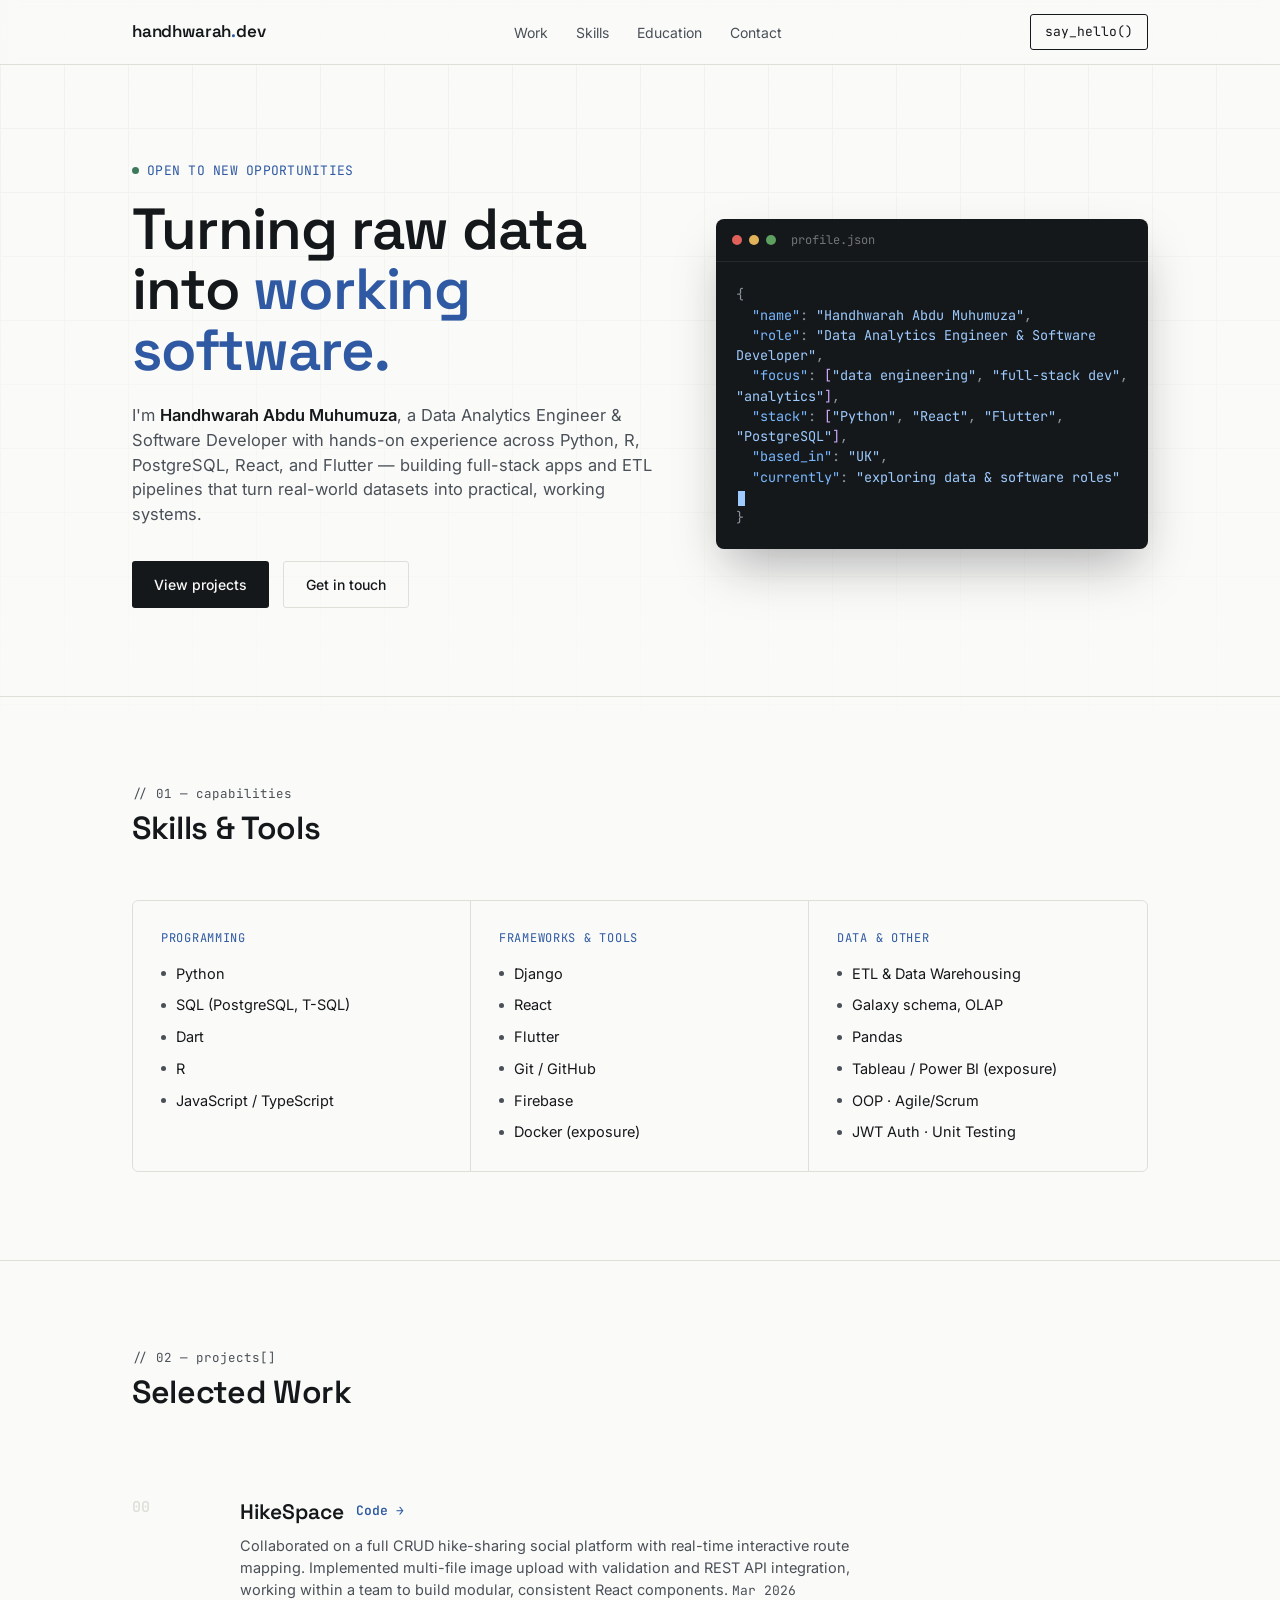
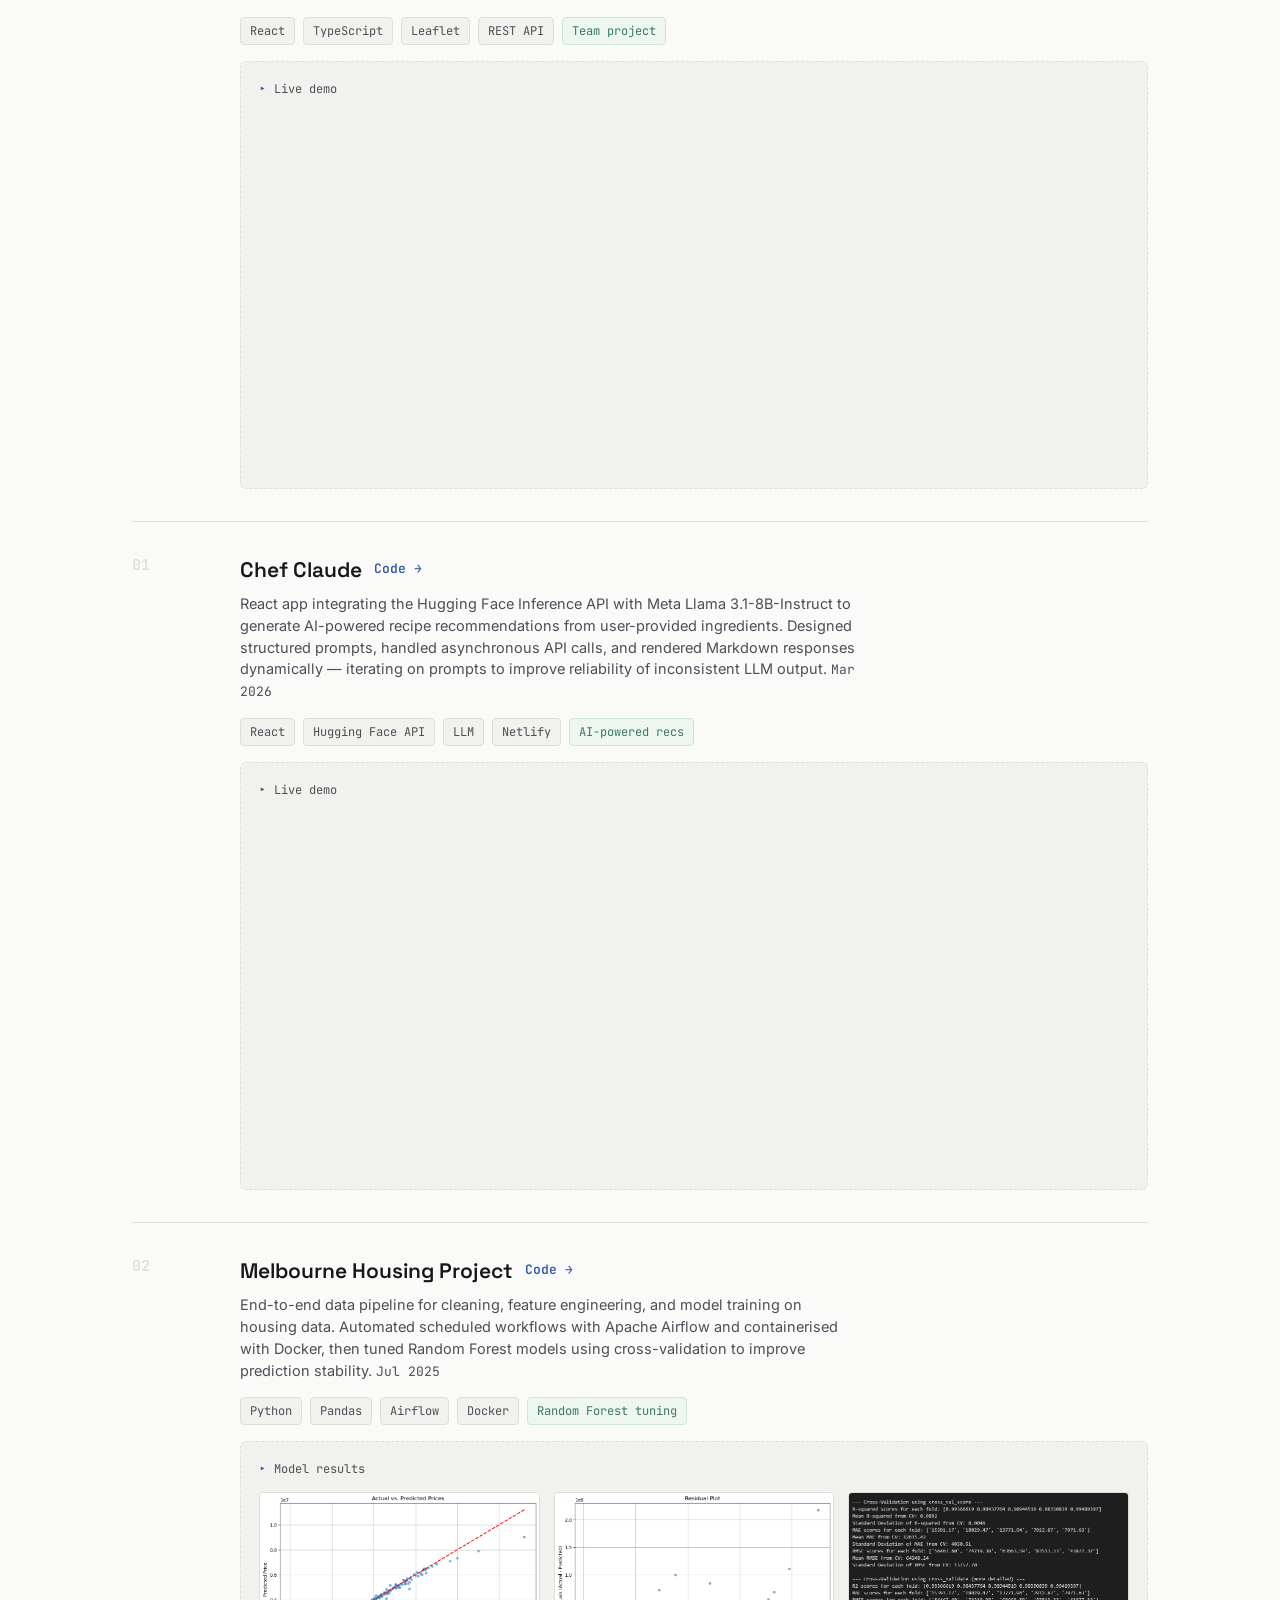
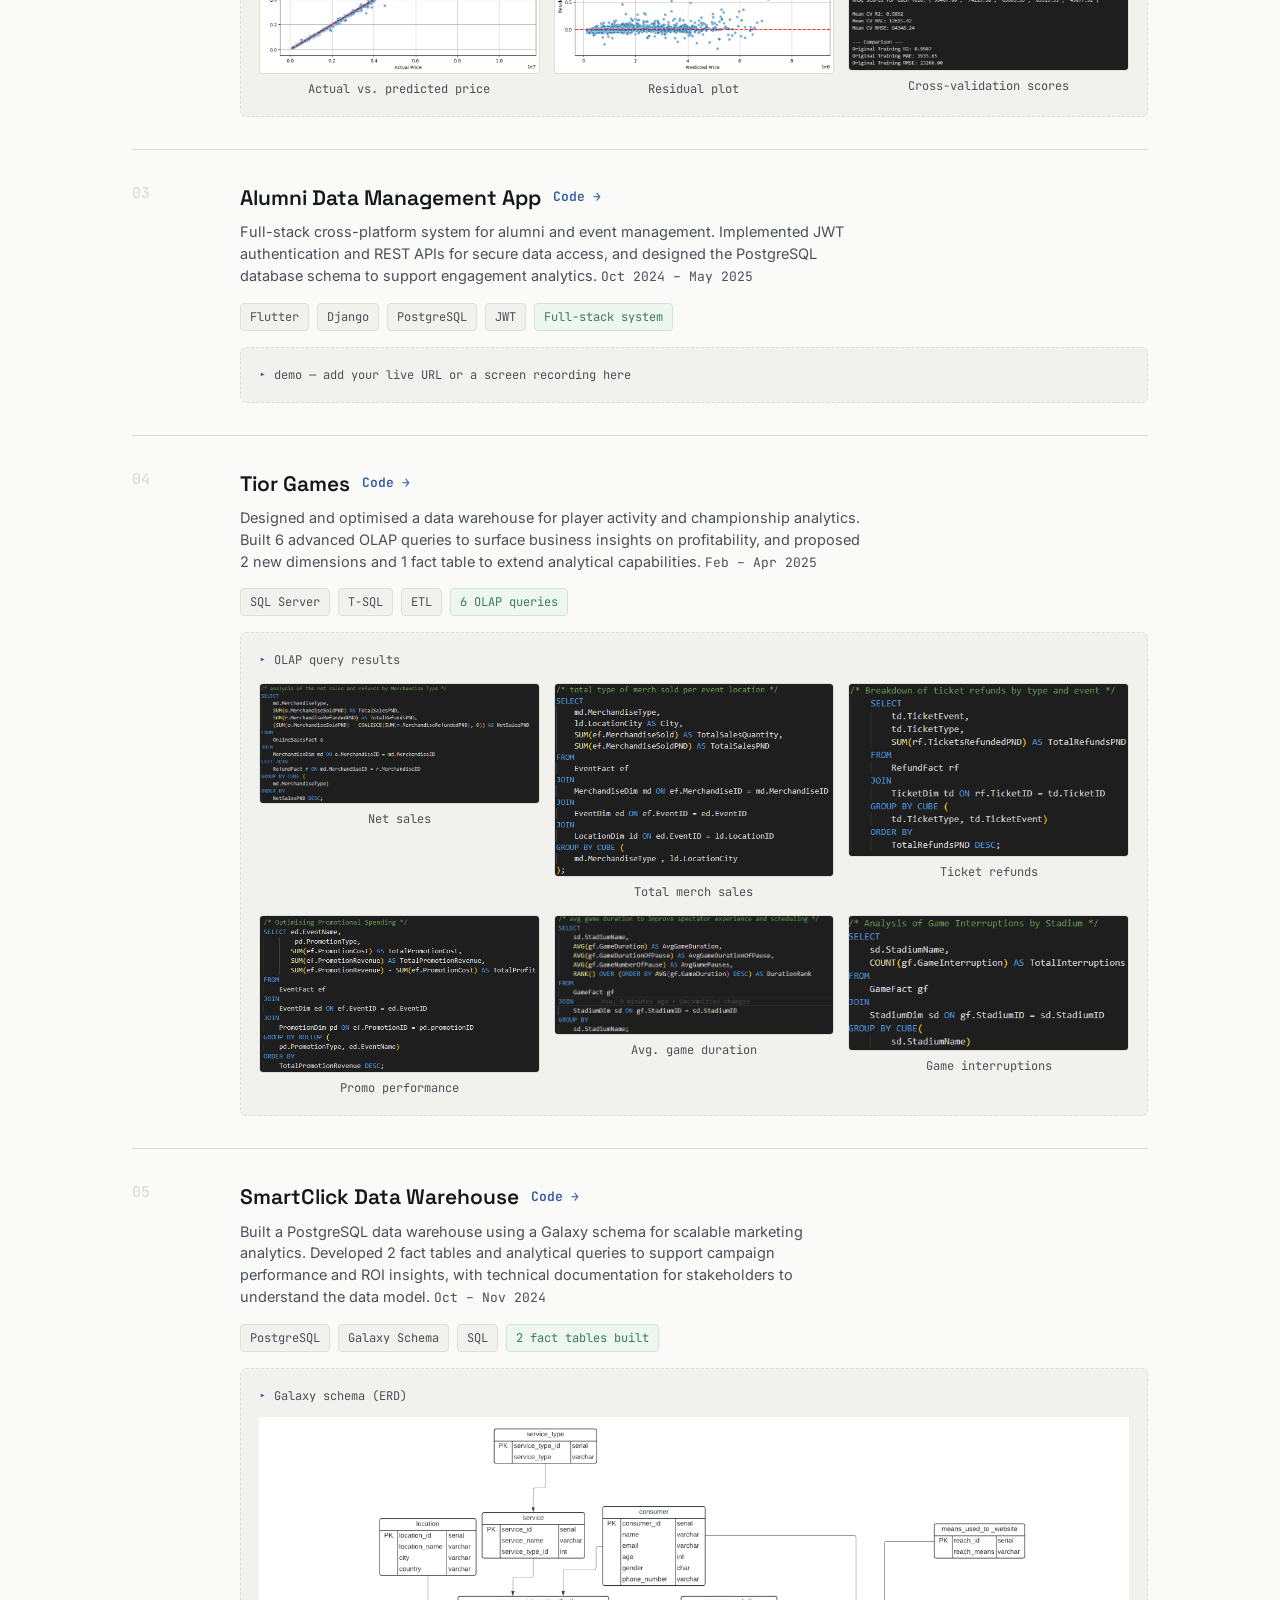
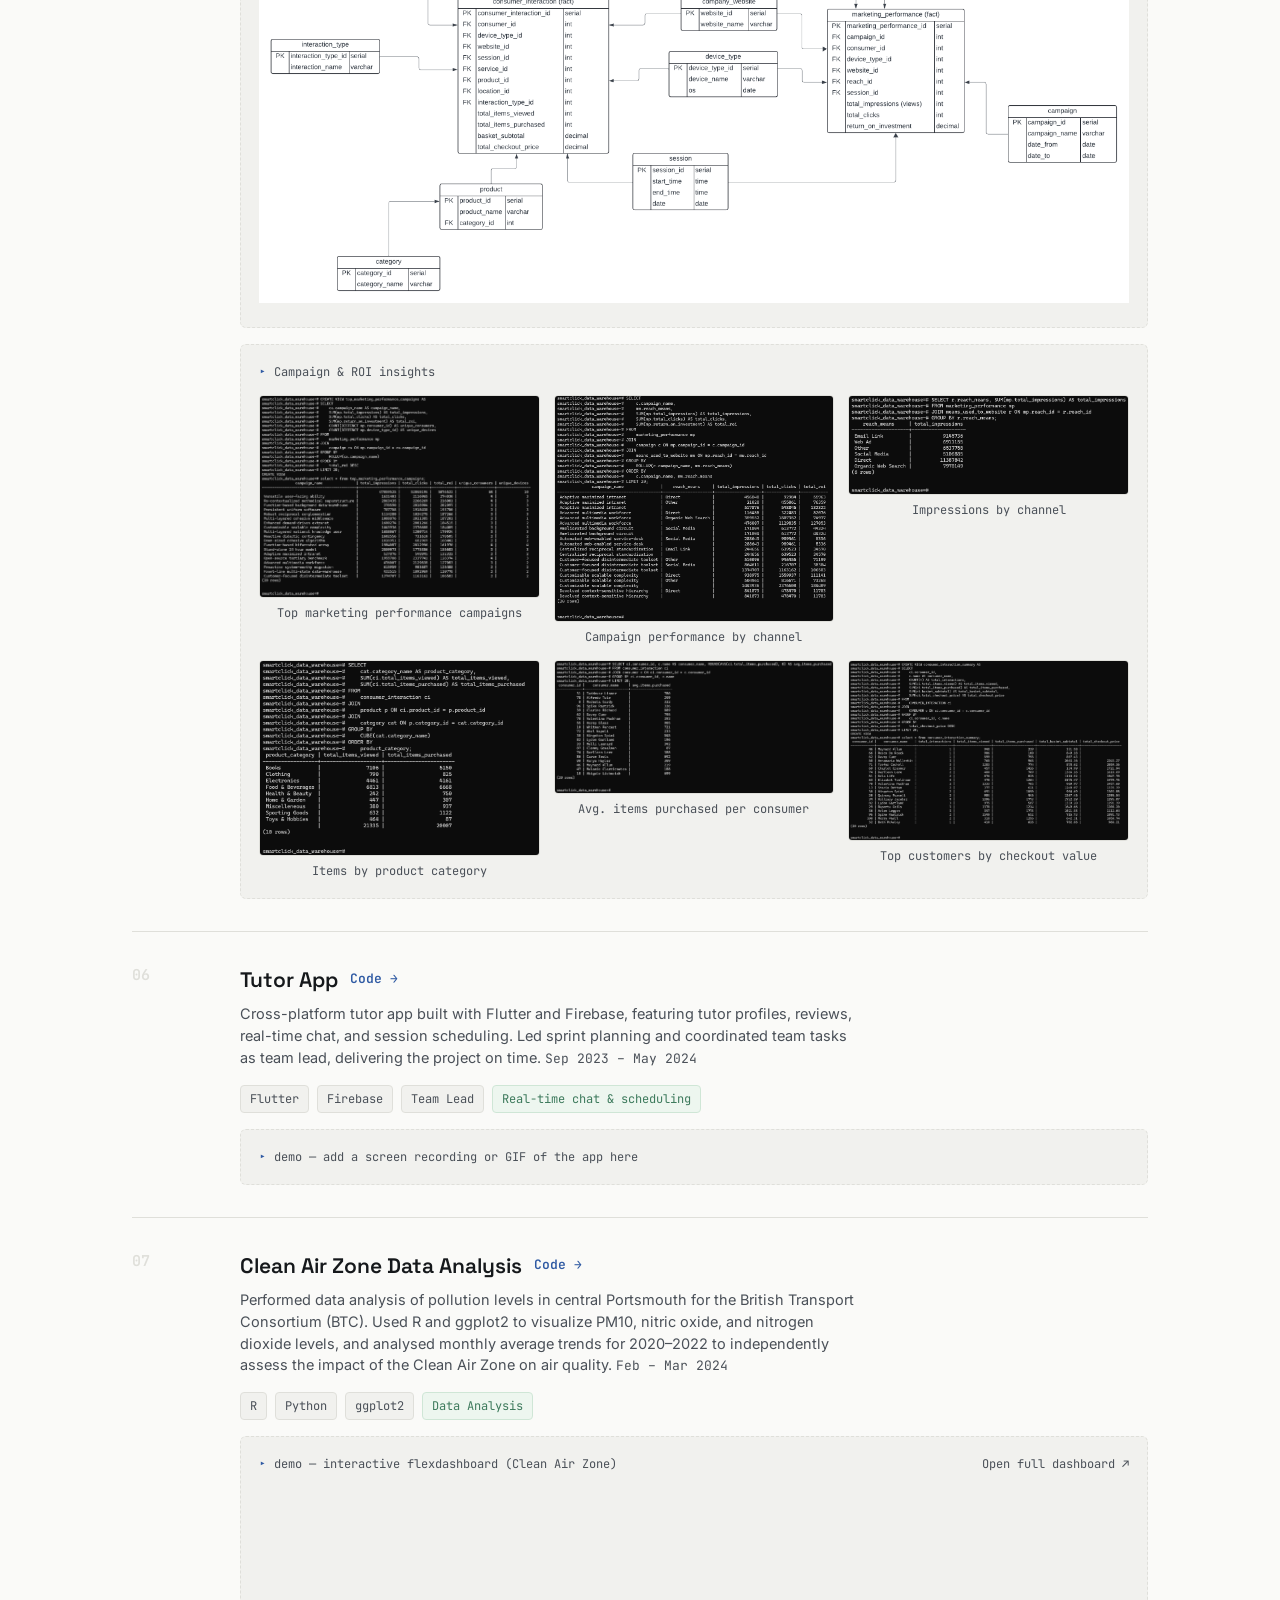
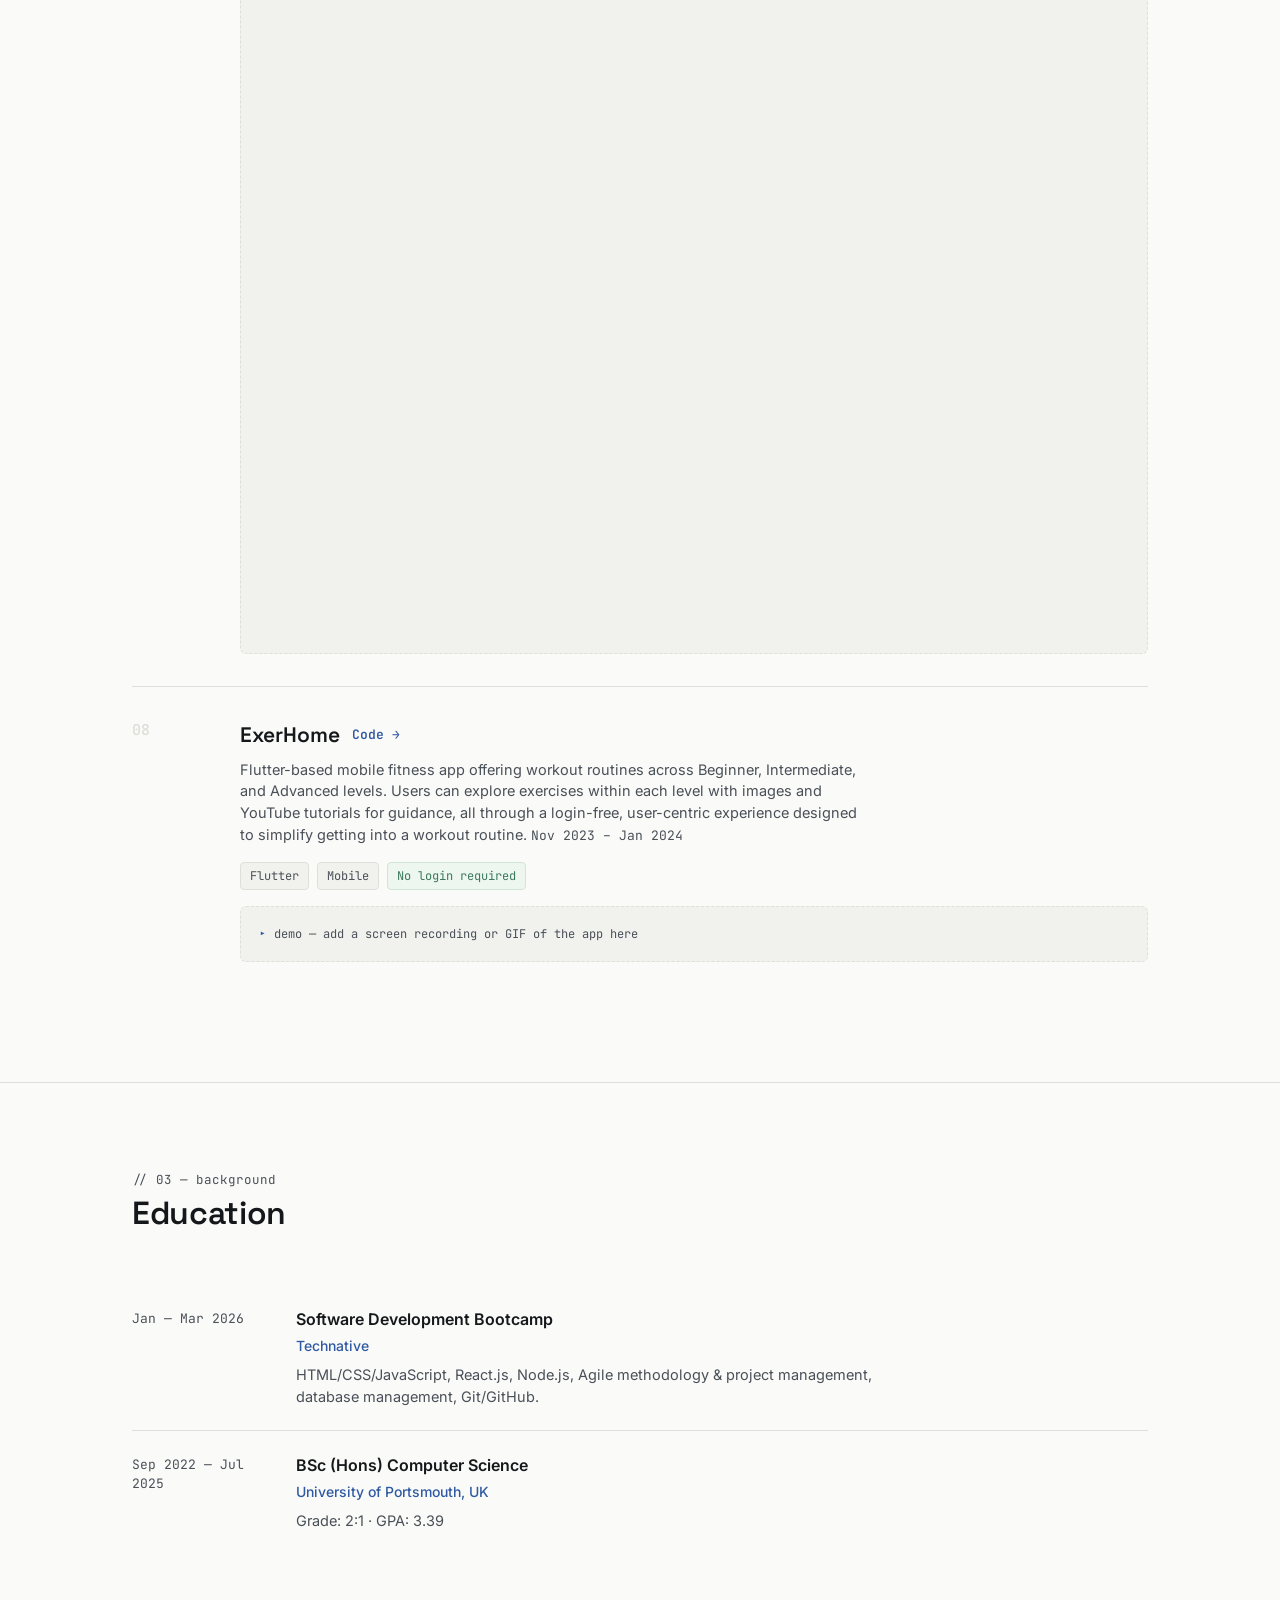
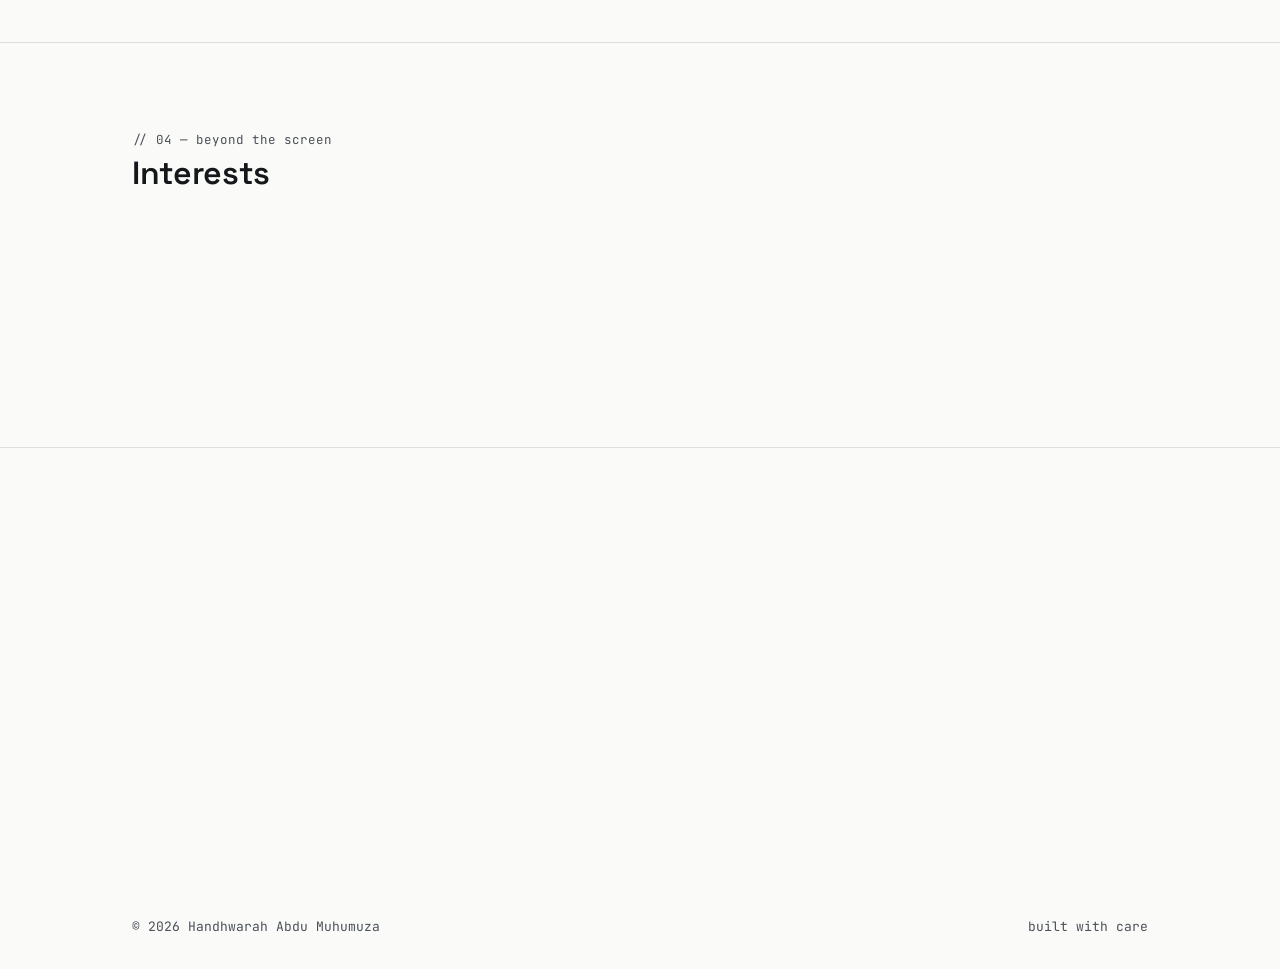
==== index.html @ 4648f84f "added project screenshots for tior games and smartclick dw" ====
<!doctype html>
<html lang="en">
  <head>
    <meta charset="UTF-8" />
    <meta name="viewport" content="width=device-width, initial-scale=1.0" />
    <title>
      Handhwarah Abdu Muhumuza — Data Analytics Engineer &amp; Software
      Developer
    </title>
    <link rel="preconnect" href="https://fonts.googleapis.com" />
    <link rel="preconnect" href="https://fonts.gstatic.com" crossorigin />
    <link
      href="https://fonts.googleapis.com/css2?family=Space+Grotesk:wght@400;500;600;700&family=Inter:wght@400;500;600&family=JetBrains+Mono:wght@400;500;600&display=swap"
      rel="stylesheet"
    />
    <link rel="stylesheet" href="style.css" />
  </head>
  <body>
    <div class="grid-bg"></div>

    <nav>
      <div class="wrap">
        <div class="brand">handhwarah<span class="dot">.</span>dev</div>
        <div class="nav-links">
          <a href="#work">Work</a>
          <a href="#skills">Skills</a>
          <a href="#education">Education</a>
          <a href="#contact">Contact</a>
        </div>
        <a href="#contact" class="nav-cta">say_hello()</a>
      </div>
    </nav>

    <header class="hero">
      <div class="wrap hero-grid">
        <div>
          <div class="eyebrow">
            <span class="pulse"></span> OPEN TO NEW OPPORTUNITIES
          </div>
          <h1 class="hero-title">
            Turning raw data into <span class="accent">working software.</span>
          </h1>
          <p class="hero-desc">
            I'm <strong>Handhwarah Abdu Muhumuza</strong>, a Data Analytics
            Engineer &amp; Software Developer with hands-on experience across
            Python, R, PostgreSQL, React, and Flutter — building full-stack apps
            and ETL pipelines that turn real-world datasets into practical,
            working systems.
          </p>
          <div class="hero-cta">
            <a href="#work" class="btn btn-primary">View projects</a>
            <a href="#contact" class="btn btn-ghost">Get in touch</a>
          </div>
        </div>
        <div class="term reveal">
          <div class="term-bar">
            <span class="term-dot"></span><span class="term-dot"></span
            ><span class="term-dot"></span>
            <span class="term-name">profile.json</span>
          </div>
          <div class="term-body">
            <span class="p">{</span><br />
            &nbsp;&nbsp;<span class="k">"name"</span><span class="p">:</span>
            <span class="s">"Handhwarah Abdu Muhumuza"</span
            ><span class="p">,</span><br />
            &nbsp;&nbsp;<span class="k">"role"</span><span class="p">:</span>
            <span class="s"
              >"Data Analytics Engineer &amp; Software Developer"</span
            ><span class="p">,</span><br />
            &nbsp;&nbsp;<span class="k">"focus"</span><span class="p">:</span>
            <span class="arr">[</span><span class="s">"data engineering"</span
            ><span class="p">,</span> <span class="s">"full-stack dev"</span
            ><span class="p">,</span> <span class="s">"analytics"</span
            ><span class="arr">]</span><span class="p">,</span><br />
            &nbsp;&nbsp;<span class="k">"stack"</span><span class="p">:</span>
            <span class="arr">[</span><span class="s">"Python"</span
            ><span class="p">,</span> <span class="s">"React"</span
            ><span class="p">,</span> <span class="s">"Flutter"</span
            ><span class="p">,</span> <span class="s">"PostgreSQL"</span
            ><span class="arr">]</span><span class="p">,</span><br />
            &nbsp;&nbsp;<span class="k">"based_in"</span
            ><span class="p">:</span> <span class="s">"UK"</span
            ><span class="p">,</span><br />
            &nbsp;&nbsp;<span class="k">"currently"</span
            ><span class="p">:</span>
            <span class="s">"exploring data &amp; software roles"</span
            ><span class="cursor"></span><br />
            <span class="p">}</span>
          </div>
        </div>
      </div>
    </header>

    <section class="section" id="skills">
      <div class="wrap">
        <div class="section-head">
          <div>
            <div class="section-tag">// 01 — capabilities</div>
            <h2 class="section-title">Skills &amp; Tools</h2>
          </div>
        </div>
        <div class="skill-cols reveal">
          <div class="skill-col">
            <div class="skill-col-title">Programming</div>
            <ul class="skill-list">
              <li>Python</li>
              <li>SQL (PostgreSQL, T-SQL)</li>
              <li>Dart</li>
              <li>R</li>
              <li>JavaScript / TypeScript</li>
            </ul>
          </div>
          <div class="skill-col">
            <div class="skill-col-title">Frameworks &amp; Tools</div>
            <ul class="skill-list">
              <li>Django</li>
              <li>React</li>
              <li>Flutter</li>
              <li>Git / GitHub</li>
              <li>Firebase</li>
              <li>Docker (exposure)</li>
            </ul>
          </div>
          <div class="skill-col">
            <div class="skill-col-title">Data &amp; Other</div>
            <ul class="skill-list">
              <li>ETL &amp; Data Warehousing</li>
              <li>Galaxy schema, OLAP</li>
              <li>Pandas</li>
              <li>Tableau / Power BI (exposure)</li>
              <li>OOP · Agile/Scrum</li>
              <li>JWT Auth · Unit Testing</li>
            </ul>
          </div>
        </div>
      </div>
    </section>

    <section class="section" id="work">
      <div class="wrap">
        <div class="section-head">
          <div>
            <div class="section-tag">// 02 — projects[]</div>
            <h2 class="section-title">Selected Work</h2>
          </div>
        </div>

        <div class="reveal">
          <div class="project">
            <div class="project-index">00</div>
            <div class="project-main">
              <h3>
                HikeSpace
                <span class="project-links"
                  ><a
                    href="https://github.com/technative-academy/hikespace"
                    target="_blank"
                    rel="noopener"
                    >Code →</a
                  ></span
                >
              </h3>
              <div class="project-desc">
                Collaborated on a full CRUD hike-sharing social platform with
                real-time interactive route mapping. Implemented multi-file
                image upload with validation and REST API integration, working
                within a team to build modular, consistent React components.
                <span
                  class="mono"
                  style="color: var(--ink-soft); font-size: 13px"
                  >Mar 2026</span
                >
              </div>
              <div class="project-meta">
                <span class="chip">React</span>
                <span class="chip">TypeScript</span>
                <span class="chip">Leaflet</span>
                <span class="chip">REST API</span>
                <span class="metric">Team project</span>
              </div>
              <!-- DEMO SLOT: replace src with your deployed HikeSpace URL, or delete the iframe and use a screenshot/GIF instead -->
              <div class="demo-slot">
                <div class="demo-label">Live demo</div>
                <iframe
                  src="https://hikespace.vercel.app/"
                  style="height: 360px; margin-top: 12px"
                  title="HikeSpace live demo"
                ></iframe>
              </div>
            </div>
          </div>
          <div class="project">
            <div class="project-index">01</div>
            <div class="project-main">
              <h3>
                Chef Claude
                <span class="project-links"
                  ><a
                    href="https://github.com/HandharJunino/chef-claude"
                    target="_blank"
                    rel="noopener"
                    >Code →</a
                  ></span
                >
              </h3>
              <div class="project-desc">
                React app integrating the Hugging Face Inference API with Meta
                Llama 3.1-8B-Instruct to generate AI-powered recipe
                recommendations from user-provided ingredients. Designed
                structured prompts, handled asynchronous API calls, and rendered
                Markdown responses dynamically — iterating on prompts to improve
                reliability of inconsistent LLM output.
                <span
                  class="mono"
                  style="color: var(--ink-soft); font-size: 13px"
                  >Mar 2026</span
                >
              </div>
              <div class="project-meta">
                <span class="chip">React</span>
                <span class="chip">Hugging Face API</span>
                <span class="chip">LLM</span>
                <span class="chip">Netlify</span>
                <span class="metric">AI-powered recs</span>
              </div>
              <!-- DEMO SLOT: this one's already on Netlify — drop your live URL into the iframe src below and uncomment -->
              <div class="demo-slot">
                <div class="demo-label">Live demo</div>
                <iframe
                  src="https://chef-claude-ai-recipe.netlify.app/"
                  style="height: 360px; margin-top: 12px"
                  title="Chef Claude live demo"
                ></iframe>
              </div>
            </div>
          </div>
          <div class="project">
            <div class="project-index">02</div>
            <div class="project-main">
              <h3>
                Melbourne Housing Project
                <span class="project-links"
                  ><a
                    href="https://github.com/HandharJunino/melbourne-housing-project"
                    target="_blank"
                    rel="noopener"
                    >Code →</a
                  ></span
                >
              </h3>
              <div class="project-desc">
                End-to-end data pipeline for cleaning, feature engineering, and
                model training on housing data. Automated scheduled workflows
                with Apache Airflow and containerised with Docker, then tuned
                Random Forest models using cross-validation to improve
                prediction stability.
                <span
                  class="mono"
                  style="color: var(--ink-soft); font-size: 13px"
                  >Jul 2025</span
                >
              </div>
              <div class="project-meta">
                <span class="chip">Python</span>
                <span class="chip">Pandas</span>
                <span class="chip">Airflow</span>
                <span class="chip">Docker</span>
                <span class="metric">Random Forest tuning</span>
              </div>
              <!-- DEMO SLOT: pipelines can't "run" live on a static page — show the output instead. -->
              <!-- Swap this for a chart image (predicted vs actual price, feature importance) or an embedded interactive chart. -->
              <div class="demo-slot">
                <div class="demo-label">Model results</div>
                <div class="demo-img-grid">
                  <figure>
                    <img
                      src="images/melbourne-housing-actual-vs-predicted.png"
                      alt="Actual vs Predicted plot"
                      loading="lazy"
                    />
                    <figcaption>Actual vs. predicted price</figcaption>
                  </figure>
                  <figure>
                    <img
                      src="images/melbourne-housing-residual-plot.png"
                      alt="Residual plot"
                      loading="lazy"
                    />
                    <figcaption>Residual plot</figcaption>
                  </figure>
                  <figure>
                    <img
                      src="images/melbourne-housing-cross-validation-scores.png"
                      alt="Validation scores"
                      loading="lazy"
                    />
                    <figcaption>Cross-validation scores</figcaption>
                  </figure>
                </div>
              </div>
            </div>
          </div>
          <div class="project">
            <div class="project-index">03</div>
            <div class="project-main">
              <h3>
                Alumni Data Management App
                <span class="project-links"
                  ><a
                    href="https://github.com/HandharJunino/Alumni-Data-Management-App"
                    target="_blank"
                    rel="noopener"
                    >Code →</a
                  ></span
                >
              </h3>
              <div class="project-desc">
                Full-stack cross-platform system for alumni and event
                management. Implemented JWT authentication and REST APIs for
                secure data access, and designed the PostgreSQL database schema
                to support engagement analytics.
                <span
                  class="mono"
                  style="color: var(--ink-soft); font-size: 13px"
                  >Oct 2024 – May 2025</span
                >
              </div>
              <div class="project-meta">
                <span class="chip">Flutter</span>
                <span class="chip">Django</span>
                <span class="chip">PostgreSQL</span>
                <span class="chip">JWT</span>
                <span class="metric">Full-stack system</span>
              </div>
              <!-- DEMO SLOT: if you deploy the frontend, embed it below; otherwise use a screen recording/GIF of the CRUD flow -->
              <div class="demo-slot">
                <div class="demo-label">
                  demo — add your live URL or a screen recording here
                </div>
                <!-- <iframe src="https://your-alumni-app-url.com" style="height:360px;margin-top:12px;" title="Alumni App live demo"></iframe> -->
              </div>
            </div>
          </div>
          <div class="project">
            <div class="project-index">04</div>
            <div class="project-main">
              <h3>
                Tior Games
                <span class="project-links"
                  ><a
                    href="https://github.com/HandharJunino/Tior-Games"
                    target="_blank"
                    rel="noopener"
                    >Code →</a
                  ></span
                >
              </h3>
              <div class="project-desc">
                Designed and optimised a data warehouse for player activity and
                championship analytics. Built 6 advanced OLAP queries to surface
                business insights on profitability, and proposed 2 new
                dimensions and 1 fact table to extend analytical capabilities.
                <span
                  class="mono"
                  style="color: var(--ink-soft); font-size: 13px"
                  >Feb – Apr 2025</span
                >
              </div>
              <div class="project-meta">
                <span class="chip">SQL Server</span>
                <span class="chip">T-SQL</span>
                <span class="chip">ETL</span>
                <span class="metric">6 OLAP queries</span>
              </div>
              <div class="demo-slot">
                <div class="demo-label">OLAP query results</div>
                <div class="demo-img-grid">
                  <figure>
                    <img
                      src="images/tior-games-net-sales.png"
                      alt="OLAP query result: net sales"
                      loading="lazy"
                    />
                    <figcaption>Net sales</figcaption>
                  </figure>
                  <figure>
                    <img
                      src="images/tior-games-total-merch-sales.png"
                      alt="OLAP query result: total merchandise sales"
                      loading="lazy"
                    />
                    <figcaption>Total merch sales</figcaption>
                  </figure>
                  <figure>
                    <img
                      src="images/tior-games-ticket-refunds.png"
                      alt="OLAP query result: ticket refunds"
                      loading="lazy"
                    />
                    <figcaption>Ticket refunds</figcaption>
                  </figure>
                  <figure>
                    <img
                      src="images/tior-games-promo-performance.png"
                      alt="OLAP query result: promo performance"
                      loading="lazy"
                    />
                    <figcaption>Promo performance</figcaption>
                  </figure>
                  <figure>
                    <img
                      src="images/tior-games-avg-game-duration.png"
                      alt="OLAP query result: average game duration"
                      loading="lazy"
                    />
                    <figcaption>Avg. game duration</figcaption>
                  </figure>
                  <figure>
                    <img
                      src="images/tior-games-game-interruptions.png"
                      alt="OLAP query result: game interruptions"
                      loading="lazy"
                    />
                    <figcaption>Game interruptions</figcaption>
                  </figure>
                </div>
              </div>
            </div>
          </div>
          <div class="project">
            <div class="project-index">05</div>
            <div class="project-main">
              <h3>
                SmartClick Data Warehouse
                <span class="project-links"
                  ><a
                    href="https://github.com/HandharJunino/SmartClick-Data-Warehouse"
                    target="_blank"
                    rel="noopener"
                    >Code →</a
                  ></span
                >
              </h3>
              <div class="project-desc">
                Built a PostgreSQL data warehouse using a Galaxy schema for
                scalable marketing analytics. Developed 2 fact tables and
                analytical queries to support campaign performance and ROI
                insights, with technical documentation for stakeholders to
                understand the data model.
                <span
                  class="mono"
                  style="color: var(--ink-soft); font-size: 13px"
                  >Oct – Nov 2024</span
                >
              </div>
              <div class="project-meta">
                <span class="chip">PostgreSQL</span>
                <span class="chip">Galaxy Schema</span>
                <span class="chip">SQL</span>
                <span class="metric">2 fact tables built</span>
              </div>
              <div class="demo-slot">
                <div class="demo-label">Galaxy schema (ERD)</div>
                <img
                  src="images/smartclick-galaxy-schema.png"
                  alt="SmartClick data warehouse Galaxy schema ERD"
                  style="width: 100%; margin-top: 12px"
                  loading="lazy"
                />
              </div>
              <div class="demo-slot">
                <div class="demo-label">Campaign &amp; ROI insights</div>
                <div class="demo-img-grid">
                  <figure>
                    <img
                      src="images/smartclick-top-marketing-performance.png"
                      alt="Top marketing performance campaigns query result"
                      loading="lazy"
                    />
                    <figcaption>Top marketing performance campaigns</figcaption>
                  </figure>
                  <figure>
                    <img
                      src="images/smartclick-campaign-channel-performance.png"
                      alt="Campaign performance by reach channel query result"
                      loading="lazy"
                    />
                    <figcaption>Campaign performance by channel</figcaption>
                  </figure>
                  <figure>
                    <img
                      src="images/smartclick-impressions-by-channel.png"
                      alt="Total impressions by channel query result"
                      loading="lazy"
                    />
                    <figcaption>Impressions by channel</figcaption>
                  </figure>
                  <figure>
                    <img
                      src="images/smartclick-items-by-category.png"
                      alt="Items viewed and purchased by product category query result"
                      loading="lazy"
                    />
                    <figcaption>Items by product category</figcaption>
                  </figure>
                  <figure>
                    <img
                      src="images/smartclick-avg-items-purchased.png"
                      alt="Average items purchased per consumer query result"
                      loading="lazy"
                    />
                    <figcaption>Avg. items purchased per consumer</figcaption>
                  </figure>
                  <figure>
                    <img
                      src="images/smartclick-top-customers.png"
                      alt="Top customers by checkout value query result"
                      loading="lazy"
                    />
                    <figcaption>Top customers by checkout value</figcaption>
                  </figure>
                </div>
              </div>
            </div>
          </div>
          <div class="project">
            <div class="project-index">06</div>
            <div class="project-main">
              <h3>
                Tutor App
                <span class="project-links"
                  ><a
                    href="https://github.com/tutor-app1/tutor-app"
                    target="_blank"
                    rel="noopener"
                    >Code →</a
                  ></span
                >
              </h3>
              <div class="project-desc">
                Cross-platform tutor app built with Flutter and Firebase,
                featuring tutor profiles, reviews, real-time chat, and session
                scheduling. Led sprint planning and coordinated team tasks as
                team lead, delivering the project on time.
                <span
                  class="mono"
                  style="color: var(--ink-soft); font-size: 13px"
                  >Sep 2023 – May 2024</span
                >
              </div>
              <div class="project-meta">
                <span class="chip">Flutter</span>
                <span class="chip">Firebase</span>
                <span class="chip">Team Lead</span>
                <span class="metric">Real-time chat &amp; scheduling</span>
              </div>
              <!-- DEMO SLOT: mobile apps are hard to iframe — a short screen recording/GIF works best here -->
              <div class="demo-slot">
                <div class="demo-label">
                  demo — add a screen recording or GIF of the app here
                </div>
              </div>
            </div>
          </div>
          <div class="project">
            <div class="project-index">07</div>
            <div class="project-main">
              <h3>
                Clean Air Zone Data Analysis
                <span class="project-links"
                  ><a
                    href="https://github.com/HandharJunino/Clean-Air-Zone-Data-Analysis"
                    target="_blank"
                    rel="noopener"
                    >Code →</a
                  ></span
                >
              </h3>
              <div class="project-desc">
                Performed data analysis of pollution levels in central
                Portsmouth for the British Transport Consortium (BTC). Used R
                and ggplot2 to visualize PM10, nitric oxide, and nitrogen
                dioxide levels, and analysed monthly average trends for
                2020–2022 to independently assess the impact of the Clean Air
                Zone on air quality.
                <span
                  class="mono"
                  style="color: var(--ink-soft); font-size: 13px"
                  >Feb – Mar 2024</span
                >
              </div>
              <div class="project-meta">
                <span class="chip">R</span>
                <span class="chip">Python</span>
                <span class="chip">ggplot2</span>
                <span class="metric">Data Analysis</span>
              </div>
              <!-- DEMO SLOT: show one of the actual PM10/NO2 trend charts from the R or Python analysis -->
              <div class="demo-slot">
                <div class="demo-label">
                  demo — interactive flexdashboard (Clean Air Zone)
                  <a
                    href="demos/my_viz.html"
                    target="_blank"
                    rel="noopener"
                    style="margin-left: auto"
                    >Open full dashboard ↗</a
                  >
                </div>
                <iframe
                  src="demos/my_viz.html"
                  style="height: 750px; margin-top: 12px"
                  title="Clean Air Zone flexdashboard"
                ></iframe>
              </div>
            </div>
          </div>
          <div class="project">
            <div class="project-index">08</div>
            <div class="project-main">
              <h3>
                ExerHome
                <span class="project-links"
                  ><a
                    href="https://github.com/HandharJunino/Exerhome"
                    target="_blank"
                    rel="noopener"
                    >Code →</a
                  ></span
                >
              </h3>
              <div class="project-desc">
                Flutter-based mobile fitness app offering workout routines
                across Beginner, Intermediate, and Advanced levels. Users can
                explore exercises within each level with images and YouTube
                tutorials for guidance, all through a login-free, user-centric
                experience designed to simplify getting into a workout routine.
                <span
                  class="mono"
                  style="color: var(--ink-soft); font-size: 13px"
                  >Nov 2023 – Jan 2024</span
                >
              </div>
              <div class="project-meta">
                <span class="chip">Flutter</span>
                <span class="chip">Mobile</span>
                <span class="metric">No login required</span>
              </div>
              <!-- DEMO SLOT: mobile apps are hard to iframe — a short screen recording/GIF works best here -->
              <div class="demo-slot">
                <div class="demo-label">
                  demo — add a screen recording or GIF of the app here
                </div>
              </div>
            </div>
          </div>
        </div>
      </div>
    </section>

    <section class="section" id="education">
      <div class="wrap">
        <div class="section-head">
          <div>
            <div class="section-tag">// 03 — background</div>
            <h2 class="section-title">Education</h2>
          </div>
        </div>
        <div class="timeline reveal">
          <div class="tl-item">
            <div class="tl-date">Jan — Mar 2026</div>
            <div>
              <div class="tl-role">Software Development Bootcamp</div>
              <div class="tl-org">Technative</div>
              <div class="tl-desc">
                HTML/CSS/JavaScript, React.js, Node.js, Agile methodology &amp;
                project management, database management, Git/GitHub.
              </div>
            </div>
          </div>
          <div class="tl-item">
            <div class="tl-date">Sep 2022 — Jul 2025</div>
            <div>
              <div class="tl-role">BSc (Hons) Computer Science</div>
              <div class="tl-org">University of Portsmouth, UK</div>
              <div class="tl-desc">Grade: 2:1 · GPA: 3.39</div>
            </div>
          </div>
        </div>
      </div>
    </section>

    <section class="section" id="interests">
      <div class="wrap">
        <div class="section-head">
          <div>
            <div class="section-tag">// 04 — beyond the screen</div>
            <h2 class="section-title">Interests</h2>
          </div>
        </div>
        <div class="skill-cols reveal">
          <div class="skill-col">
            <div class="skill-col-title">Gaming</div>
            <ul class="skill-list">
              <li>Strategic thinking &amp; problem-solving</li>
            </ul>
          </div>
          <div class="skill-col">
            <div class="skill-col-title">Nature Walks</div>
            <ul class="skill-list">
              <li>Mental clarity &amp; stress management</li>
            </ul>
          </div>
          <div class="skill-col">
            <div class="skill-col-title">Manga / Manhwa</div>
            <ul class="skill-list">
              <li>Immersive storytelling &amp; creativity</li>
            </ul>
          </div>
        </div>
      </div>
    </section>

    <section class="section" id="contact">
      <div class="wrap">
        <div class="contact-card reveal">
          <div>
            <h2>Let's build something — data or software.</h2>
            <p>
              Open to full-time roles, internships, and interesting side
              projects. Usually replies within a day.
            </p>
          </div>
          <div class="contact-links">
            <a href="mailto:hamuhumuza@gmail.com"
              >email <span>hamuhumuza@gmail.com →</span></a
            >
            <a
              href="https://github.com/HandharJunino"
              target="_blank"
              rel="noopener"
              >github <span>@HandharJunino →</span></a
            >
            <a
              href="https://www.linkedin.com/in/handhwarah-abdu-muhumuza-0340321b9/"
              target="_blank"
              rel="noopener"
              >linkedin <span>/in/handhwarah →</span></a
            >
          </div>
        </div>
      </div>
    </section>

    <footer>
      <div
        class="wrap"
        style="display: flex; justify-content: space-between; width: 100%"
      >
        <span>© 2026 Handhwarah Abdu Muhumuza</span>
        <span>built with care</span>
      </div>
    </footer>

    <div class="lightbox" id="lightbox">
      <button class="lightbox-close" id="lightboxClose">close ✕</button>
      <img id="lightboxImg" src="" alt="" />
    </div>

    <script src="script.js"></script>
  </body>
</html>
---- style.css ----
:root {
  --paper: #fafaf8;
  --paper-dim: #f1f1ee;
  --ink: #15181b;
  --ink-soft: #4a5058;
  --line: #dfdfda;
  --signal: #2f5aa3;
  --signal-dim: #eaf0f9;
  --good: #3d7a5c;
  --radius: 3px;
}

* {
  margin: 0;
  padding: 0;
  box-sizing: border-box;
}

html {
  scroll-behavior: smooth;
}

body {
  background: var(--paper);
  color: var(--ink);
  font-family: "Inter", sans-serif;
  line-height: 1.5;
  -webkit-font-smoothing: antialiased;
}

.mono {
  font-family: "JetBrains Mono", monospace;
}
.display {
  font-family: "Space Grotesk", sans-serif;
}

a {
  color: inherit;
  text-decoration: none;
}

::selection {
  background: var(--signal);
  color: var(--paper);
}

/* background grid texture */
.grid-bg {
  position: fixed;
  inset: 0;
  z-index: -1;
  background-image:
    linear-gradient(var(--line) 1px, transparent 1px),
    linear-gradient(90deg, var(--line) 1px, transparent 1px);
  background-size: 64px 64px;
  opacity: 0.35;
  mask-image: linear-gradient(to bottom, black, transparent 85%);
}

.wrap {
  max-width: 1080px;
  margin: 0 auto;
  padding: 0 32px;
}

/* NAV */
nav {
  position: sticky;
  top: 0;
  z-index: 50;
  background: rgba(250, 250, 248, 0.85);
  backdrop-filter: blur(8px);
  border-bottom: 1px solid var(--line);
}
nav .wrap {
  display: flex;
  align-items: center;
  justify-content: space-between;
  height: 64px;
}
.brand {
  font-family: "Space Grotesk", sans-serif;
  font-weight: 600;
  font-size: 17px;
  letter-spacing: -0.01em;
}
.brand .dot {
  color: var(--signal);
}
.nav-links {
  display: flex;
  gap: 28px;
  font-size: 14px;
  color: var(--ink-soft);
}
.nav-links a {
  position: relative;
  padding: 4px 0;
  transition: color 0.2s;
}
.nav-links a:hover {
  color: var(--ink);
}
.nav-links a::after {
  content: "";
  position: absolute;
  left: 0;
  bottom: 0;
  width: 0;
  height: 1px;
  background: var(--signal);
  transition: width 0.25s ease;
}
.nav-links a:hover::after {
  width: 100%;
}
.nav-cta {
  font-size: 13px;
  font-family: "JetBrains Mono", monospace;
  border: 1px solid var(--ink);
  border-radius: var(--radius);
  padding: 7px 14px;
  transition: all 0.2s;
}
.nav-cta:hover {
  background: var(--ink);
  color: var(--paper);
}

/* HERO */
header.hero {
  padding: 96px 0 88px;
}
.hero-grid {
  display: grid;
  grid-template-columns: 1.1fr 0.9fr;
  gap: 56px;
  align-items: center;
}
.eyebrow {
  font-family: "JetBrains Mono", monospace;
  font-size: 13px;
  color: var(--signal);
  letter-spacing: 0.02em;
  margin-bottom: 18px;
  display: flex;
  align-items: center;
  gap: 8px;
}
.eyebrow .pulse {
  width: 7px;
  height: 7px;
  border-radius: 50%;
  background: var(--good);
  box-shadow: 0 0 0 0 rgba(61, 122, 92, 0.5);
  animation: pulse 2.4s infinite;
}
@keyframes pulse {
  0% {
    box-shadow: 0 0 0 0 rgba(61, 122, 92, 0.4);
  }
  70% {
    box-shadow: 0 0 0 8px rgba(61, 122, 92, 0);
  }
  100% {
    box-shadow: 0 0 0 0 rgba(61, 122, 92, 0);
  }
}
h1.hero-title {
  font-family: "Space Grotesk", sans-serif;
  font-size: clamp(38px, 5vw, 58px);
  font-weight: 600;
  letter-spacing: -0.02em;
  line-height: 1.05;
  margin-bottom: 22px;
}
h1.hero-title .accent {
  color: var(--signal);
}
.hero-desc {
  font-size: 16.5px;
  color: var(--ink-soft);
  max-width: 540px;
  margin-bottom: 34px;
}
.hero-desc strong {
  color: var(--ink);
  font-weight: 600;
}
.hero-cta {
  display: flex;
  gap: 14px;
  flex-wrap: wrap;
}
.btn {
  font-size: 14px;
  font-weight: 500;
  padding: 12px 22px;
  border-radius: var(--radius);
  transition: all 0.2s;
  display: inline-flex;
  align-items: center;
  gap: 8px;
}
.btn-primary {
  background: var(--ink);
  color: var(--paper);
}
.btn-primary:hover {
  background: var(--signal);
}
.btn-ghost {
  border: 1px solid var(--line);
}
.btn-ghost:hover {
  border-color: var(--ink);
}

/* JSON terminal card */
.term {
  background: var(--ink);
  border-radius: 8px;
  overflow: hidden;
  box-shadow: 0 24px 48px -12px rgba(20, 25, 30, 0.35);
  font-family: "JetBrains Mono", monospace;
  font-size: 13.5px;
}
.term-bar {
  display: flex;
  align-items: center;
  gap: 7px;
  padding: 12px 16px;
  border-bottom: 1px solid rgba(255, 255, 255, 0.08);
}
.term-dot {
  width: 10px;
  height: 10px;
  border-radius: 50%;
}
.term-bar span:nth-child(1) {
  background: #e0605a;
}
.term-bar span:nth-child(2) {
  background: #e0b25a;
}
.term-bar span:nth-child(3) {
  background: #5ea060;
}
.term-name {
  margin-left: 8px;
  color: rgba(255, 255, 255, 0.4);
  font-size: 12px;
}
.term-body {
  padding: 22px 20px;
  color: #c9d1d9;
}
.term-body .k {
  color: #79b8ff;
}
.term-body .s {
  color: #9ecbff;
}
.term-body .n {
  color: #79c0ff;
}
.term-body .p {
  color: #8b949e;
}
.term-body .arr {
  color: #d2a8ff;
}
.cursor {
  display: inline-block;
  width: 7px;
  height: 15px;
  background: #9ecbff;
  animation: blink 1s step-end infinite;
  vertical-align: text-bottom;
  margin-left: 2px;
}
@keyframes blink {
  50% {
    opacity: 0;
  }
}

/* SECTION HEADERS */
.section {
  padding: 88px 0;
  border-top: 1px solid var(--line);
}
.section-head {
  display: flex;
  justify-content: space-between;
  align-items: baseline;
  margin-bottom: 48px;
  gap: 24px;
  flex-wrap: wrap;
}
.section-tag {
  font-family: "JetBrains Mono", monospace;
  font-size: 12.5px;
  color: var(--ink-soft);
}
h2.section-title {
  font-family: "Space Grotesk", sans-serif;
  font-size: 32px;
  font-weight: 600;
  letter-spacing: -0.01em;
}

/* SKILLS */
.skill-cols {
  display: grid;
  grid-template-columns: repeat(3, 1fr);
  gap: 0;
  border: 1px solid var(--line);
  border-radius: 6px;
  overflow: hidden;
}
.skill-col {
  padding: 28px;
  border-right: 1px solid var(--line);
}
.skill-col:last-child {
  border-right: none;
}
.skill-col-title {
  font-family: "JetBrains Mono", monospace;
  font-size: 12px;
  color: var(--signal);
  text-transform: uppercase;
  letter-spacing: 0.06em;
  margin-bottom: 16px;
}
.skill-list {
  list-style: none;
  display: flex;
  flex-direction: column;
  gap: 10px;
}
.skill-list li {
  font-size: 14.5px;
  color: var(--ink);
  display: flex;
  align-items: center;
  gap: 10px;
}
.skill-list li::before {
  content: "";
  width: 5px;
  height: 5px;
  background: var(--ink-soft);
  border-radius: 50%;
  flex-shrink: 0;
}

/* PROJECTS */
.project {
  display: grid;
  grid-template-columns: 80px 1fr;
  gap: 28px;
  padding: 32px 0;
  border-bottom: 1px solid var(--line);
  transition: padding-left 0.25s ease;
}
.project:hover {
  padding-left: 8px;
}
.project:last-child {
  border-bottom: none;
}
.project-index {
  font-family: "JetBrains Mono", monospace;
  color: var(--line);
  font-size: 15px;
  font-weight: 600;
  transition: color 0.25s ease;
}
.project:hover .project-index {
  color: var(--signal);
}
.project-main h3 {
  font-family: "Space Grotesk", sans-serif;
  font-size: 21px;
  font-weight: 600;
  margin-bottom: 8px;
  display: flex;
  align-items: center;
  gap: 12px;
  flex-wrap: wrap;
}
.project-links {
  display: flex;
  gap: 14px;
  font-size: 13px;
  font-family: "JetBrains Mono", monospace;
  color: var(--signal);
}
.project-links a {
  border-bottom: 1px solid transparent;
}
.project-links a:hover {
  border-color: var(--signal);
}
.project-desc {
  color: var(--ink-soft);
  font-size: 14.5px;
  max-width: 620px;
  margin-bottom: 16px;
}
.project-meta {
  display: flex;
  gap: 8px;
  flex-wrap: wrap;
  align-items: center;
}
.chip {
  font-family: "JetBrains Mono", monospace;
  font-size: 12px;
  color: var(--ink-soft);
  background: var(--paper-dim);
  border: 1px solid var(--line);
  border-radius: 4px;
  padding: 4px 9px;
}
.metric {
  font-family: "JetBrains Mono", monospace;
  font-size: 12px;
  color: var(--good);
  background: #edf6ef;
  border: 1px solid #cfe6d6;
  border-radius: 4px;
  padding: 4px 9px;
}
.demo-slot {
  margin-top: 16px;
  border: 1px dashed var(--line);
  border-radius: 6px;
  background: var(--paper-dim);
  padding: 18px;
}
.demo-slot iframe {
  width: 100%;
  height: 100%;
  border: 0;
  border-radius: 4px;
  display: block;
}
.demo-slot .demo-label {
  font-family: "JetBrains Mono", monospace;
  font-size: 12px;
  color: var(--ink-soft);
  display: flex;
  align-items: center;
  gap: 8px;
}
.demo-slot .demo-label::before {
  content: "▸";
  color: var(--signal);
}
.demo-img-grid {
  display: grid;
  grid-template-columns: repeat(auto-fit, minmax(220px, 1fr));
  gap: 14px;
  margin-top: 14px;
}
.demo-img-grid figure {
  margin: 0;
}
.demo-img-grid img {
  width: 100%;
  display: block;
  border: 1px solid var(--line);
  border-radius: 4px;
}
.demo-img-grid figcaption {
  margin-top: 6px;
  font-family: "JetBrains Mono", monospace;
  font-size: 12px;
  color: var(--ink-soft);
  text-align: center;
}

.demo-slot img {
  cursor: zoom-in;
}

.lightbox {
  display: none;
  position: fixed;
  inset: 0;
  z-index: 1000;
  padding: 48px;
  background: rgba(21, 24, 27, 0.92);
  align-items: center;
  justify-content: center;
}
.lightbox.open {
  display: flex;
}
.lightbox img {
  max-width: 100%;
  max-height: 100%;
  border-radius: 4px;
  box-shadow: 0 20px 60px rgba(0, 0, 0, 0.5);
}
.lightbox-close {
  position: absolute;
  top: 24px;
  right: 28px;
  font-family: "JetBrains Mono", monospace;
  font-size: 13px;
  color: #fff;
  background: rgba(255, 255, 255, 0.08);
  border: 1px solid rgba(255, 255, 255, 0.25);
  border-radius: 4px;
  padding: 8px 14px;
  cursor: pointer;
}
.lightbox-close:hover {
  background: rgba(255, 255, 255, 0.16);
}

/* EXPERIENCE */
.timeline {
  display: flex;
  flex-direction: column;
}
.tl-item {
  display: grid;
  grid-template-columns: 140px 1fr;
  gap: 24px;
  padding: 22px 0;
  border-bottom: 1px solid var(--line);
}
.tl-item:last-child {
  border-bottom: none;
}
.tl-date {
  font-family: "JetBrains Mono", monospace;
  font-size: 13px;
  color: var(--ink-soft);
  padding-top: 2px;
}
.tl-role {
  font-weight: 600;
  font-size: 16px;
  margin-bottom: 4px;
}
.tl-org {
  color: var(--signal);
  font-size: 14px;
  margin-bottom: 8px;
  font-weight: 500;
}
.tl-desc {
  color: var(--ink-soft);
  font-size: 14.5px;
  max-width: 600px;
}

/* CONTACT */
.contact-card {
  background: var(--ink);
  color: var(--paper);
  border-radius: 10px;
  padding: 56px;
  display: grid;
  grid-template-columns: 1.3fr 1fr;
  gap: 40px;
  align-items: center;
}
.contact-card h2 {
  font-family: "Space Grotesk", sans-serif;
  font-size: 30px;
  margin-bottom: 14px;
  font-weight: 600;
}
.contact-card p {
  color: rgba(250, 250, 248, 0.65);
  font-size: 15px;
  max-width: 420px;
}
.contact-links {
  display: flex;
  flex-direction: column;
  gap: 14px;
}
.contact-links a {
  font-family: "JetBrains Mono", monospace;
  font-size: 14.5px;
  display: flex;
  justify-content: space-between;
  align-items: center;
  padding-bottom: 12px;
  border-bottom: 1px solid rgba(250, 250, 248, 0.15);
  transition: opacity 0.2s;
}
.contact-links a:hover {
  opacity: 0.6;
}

footer {
  padding: 32px 0;
  font-size: 13px;
  color: var(--ink-soft);
  display: flex;
  justify-content: space-between;
  font-family: "JetBrains Mono", monospace;
}

/* reveal on scroll */
.reveal {
  opacity: 0;
  transform: translateY(16px);
  transition:
    opacity 0.6s ease,
    transform 0.6s ease;
}
.reveal.visible {
  opacity: 1;
  transform: translateY(0);
}

@media (prefers-reduced-motion: reduce) {
  * {
    animation: none !important;
    transition: none !important;
  }
  .reveal {
    opacity: 1;
    transform: none;
  }
}

@media (max-width: 860px) {
  .hero-grid {
    grid-template-columns: 1fr;
  }
  .skill-cols {
    grid-template-columns: 1fr;
  }
  .skill-col {
    border-right: none;
    border-bottom: 1px solid var(--line);
  }
  .skill-col:last-child {
    border-bottom: none;
  }
  .contact-card {
    grid-template-columns: 1fr;
    padding: 36px 24px;
  }
  .nav-links {
    display: none;
  }
  .project {
    grid-template-columns: 1fr;
    gap: 8px;
  }
}

a:focus-visible,
button:focus-visible {
  outline: 2px solid var(--signal);
  outline-offset: 2px;
}
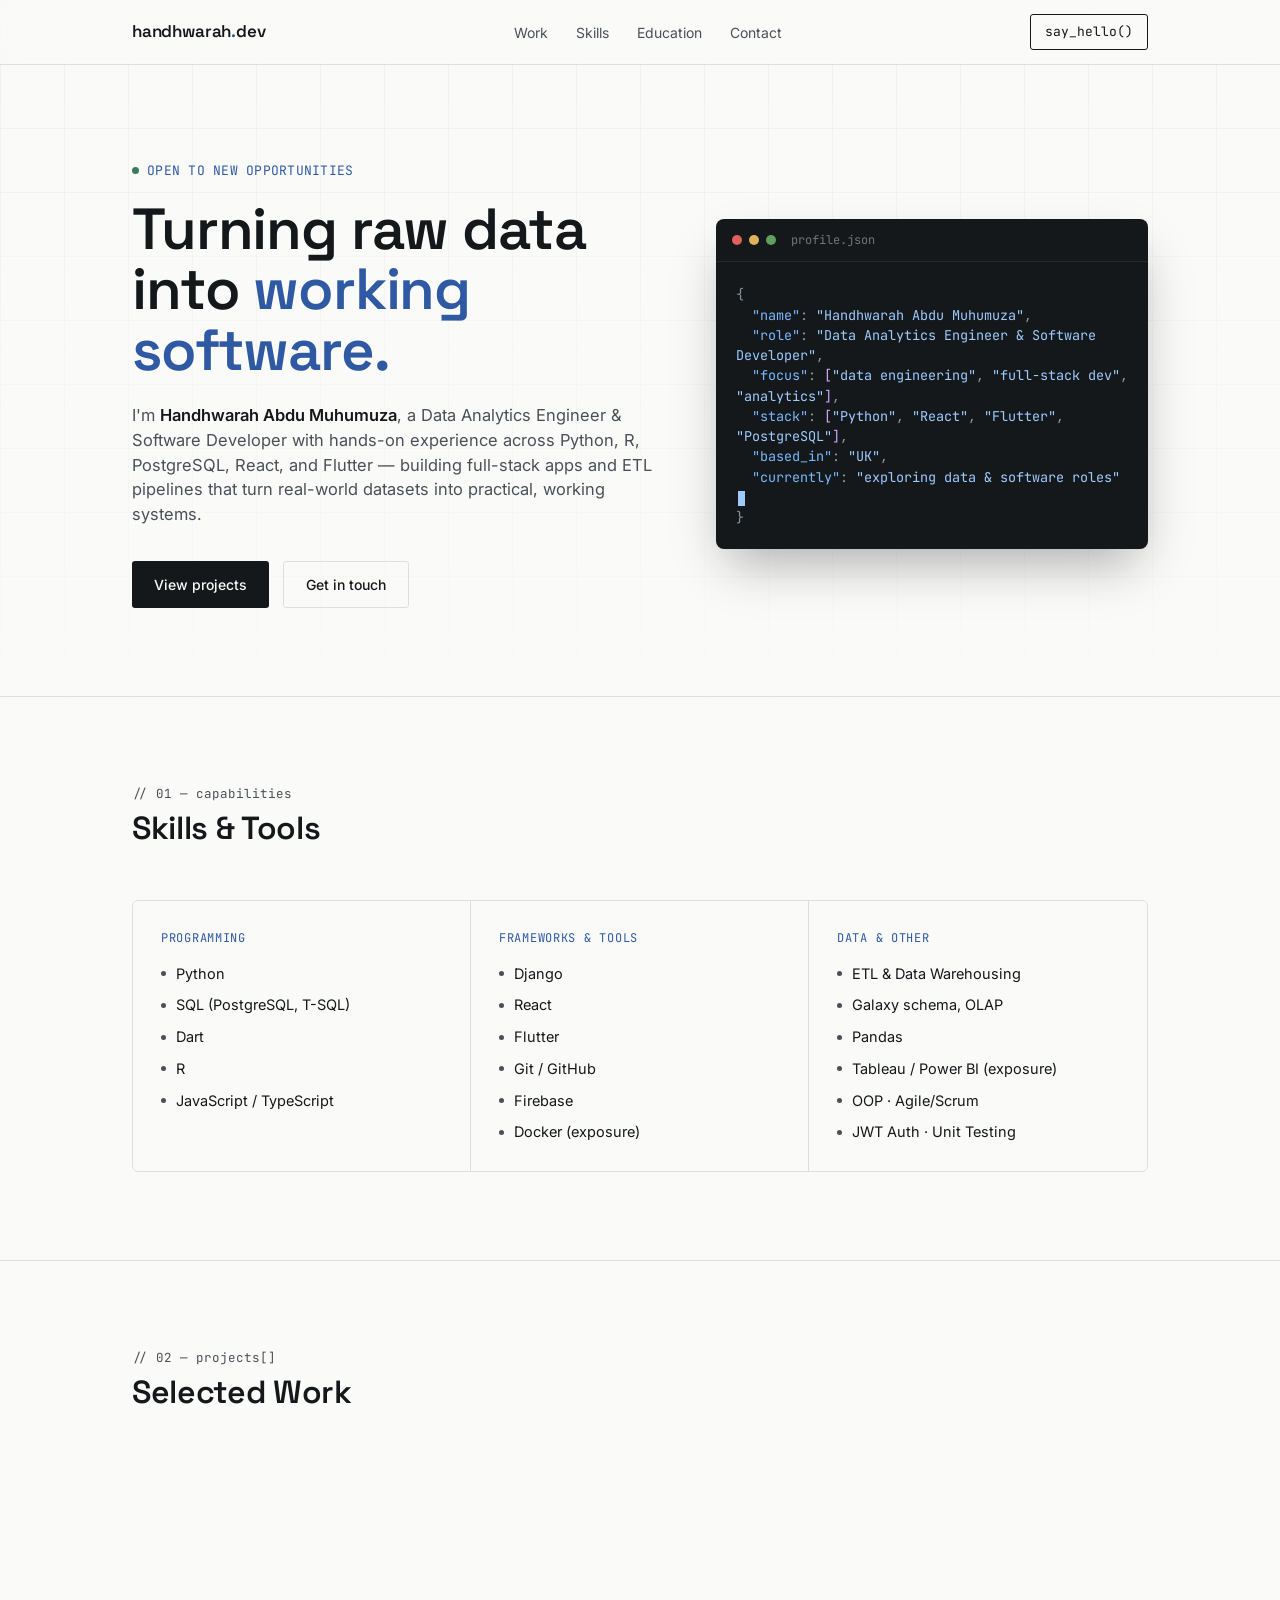
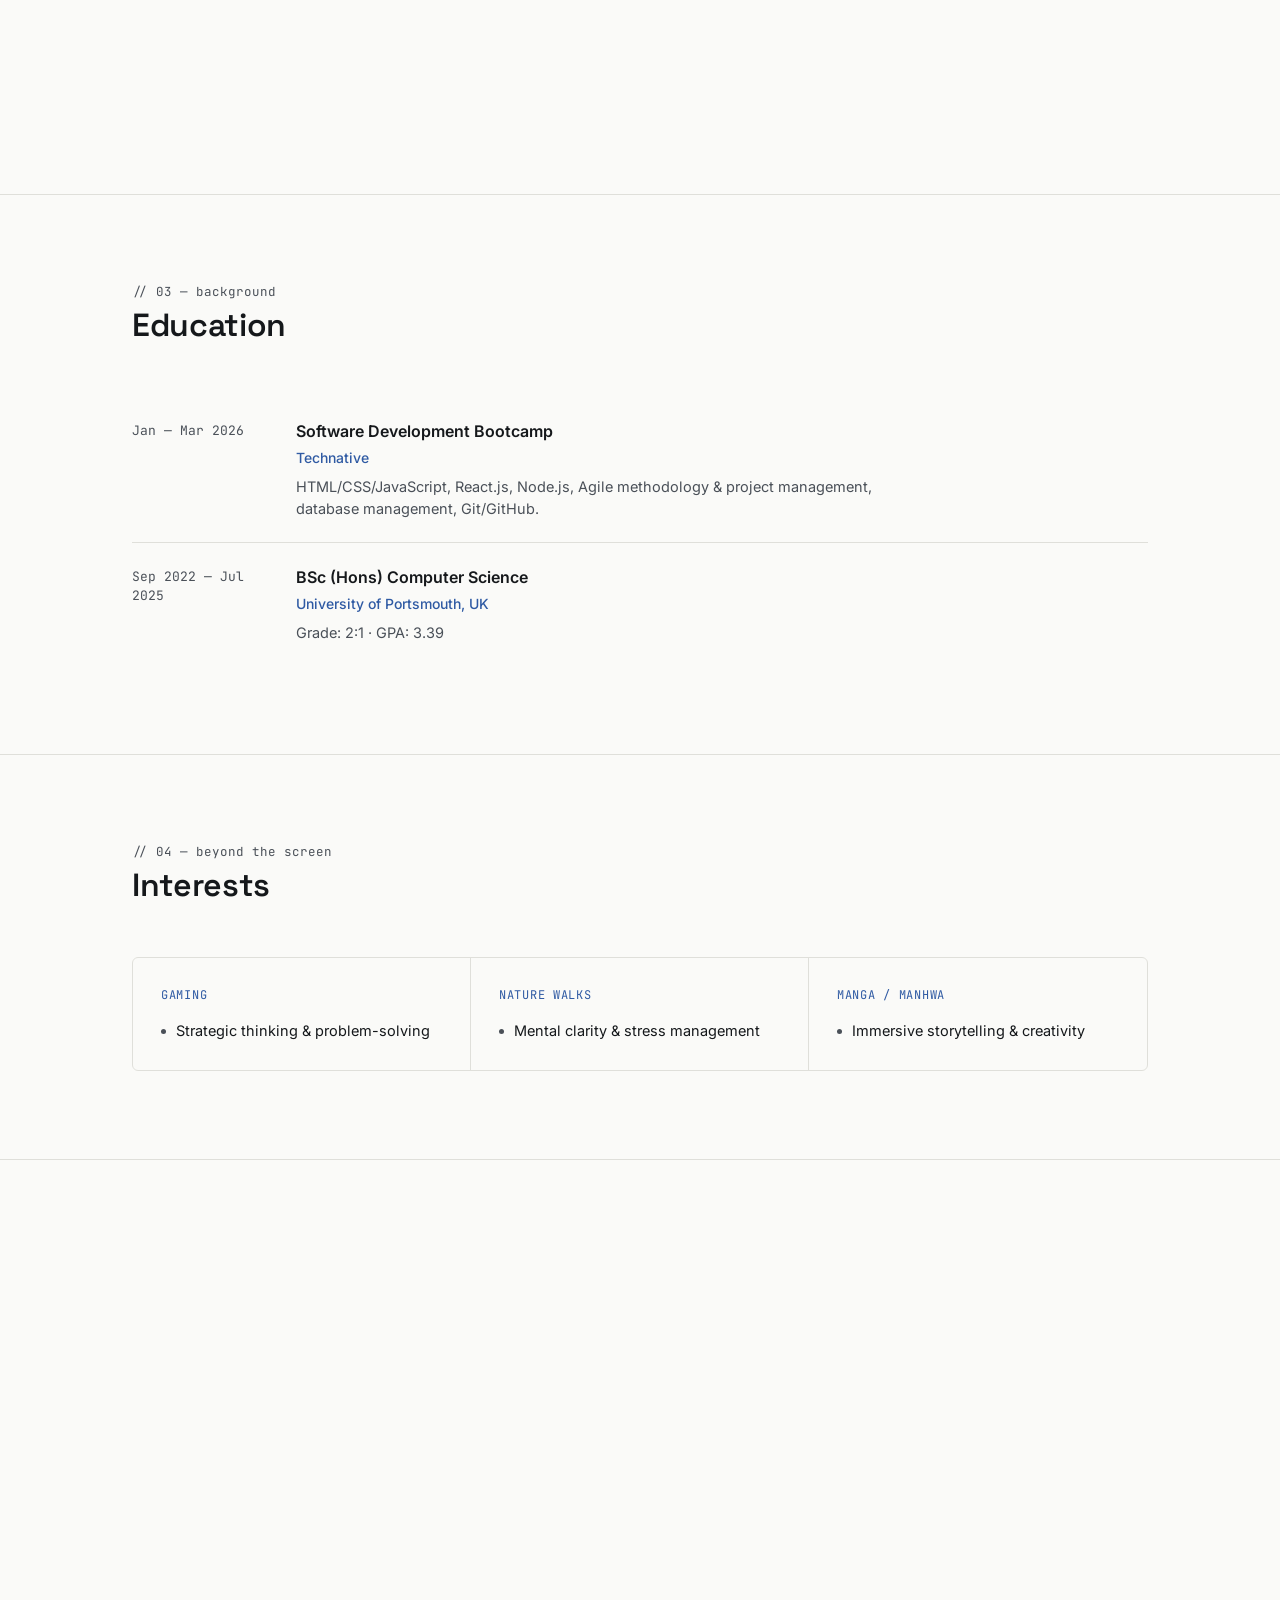
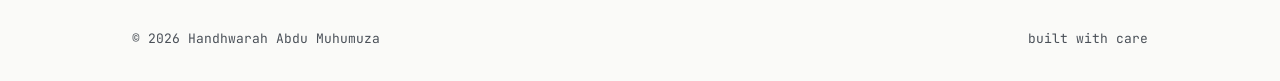
==== commit 8329f0e1: "added live demo for exerhome" ====
--- a/index.html
+++ b/index.html
@@ -646,11 +646,18 @@
                 <span class="chip">Mobile</span>
                 <span class="metric">No login required</span>
               </div>
-              <!-- DEMO SLOT: mobile apps are hard to iframe — a short screen recording/GIF works best here -->
-              <div class="demo-slot">
-                <div class="demo-label">
-                  demo — add a screen recording or GIF of the app here
-                </div>
+              <div class="demo-slot">
+                <div class="demo-label">Live demo (mobile app — shown at phone size)</div>
+                <iframe
+                  src="https://exerhome.netlify.app/"
+                  style="
+                    width: 375px;
+                    max-width: 100%;
+                    height: 700px;
+                    margin: 12px auto 0;
+                  "
+                  title="ExerHome live demo"
+                ></iframe>
               </div>
             </div>
           </div>
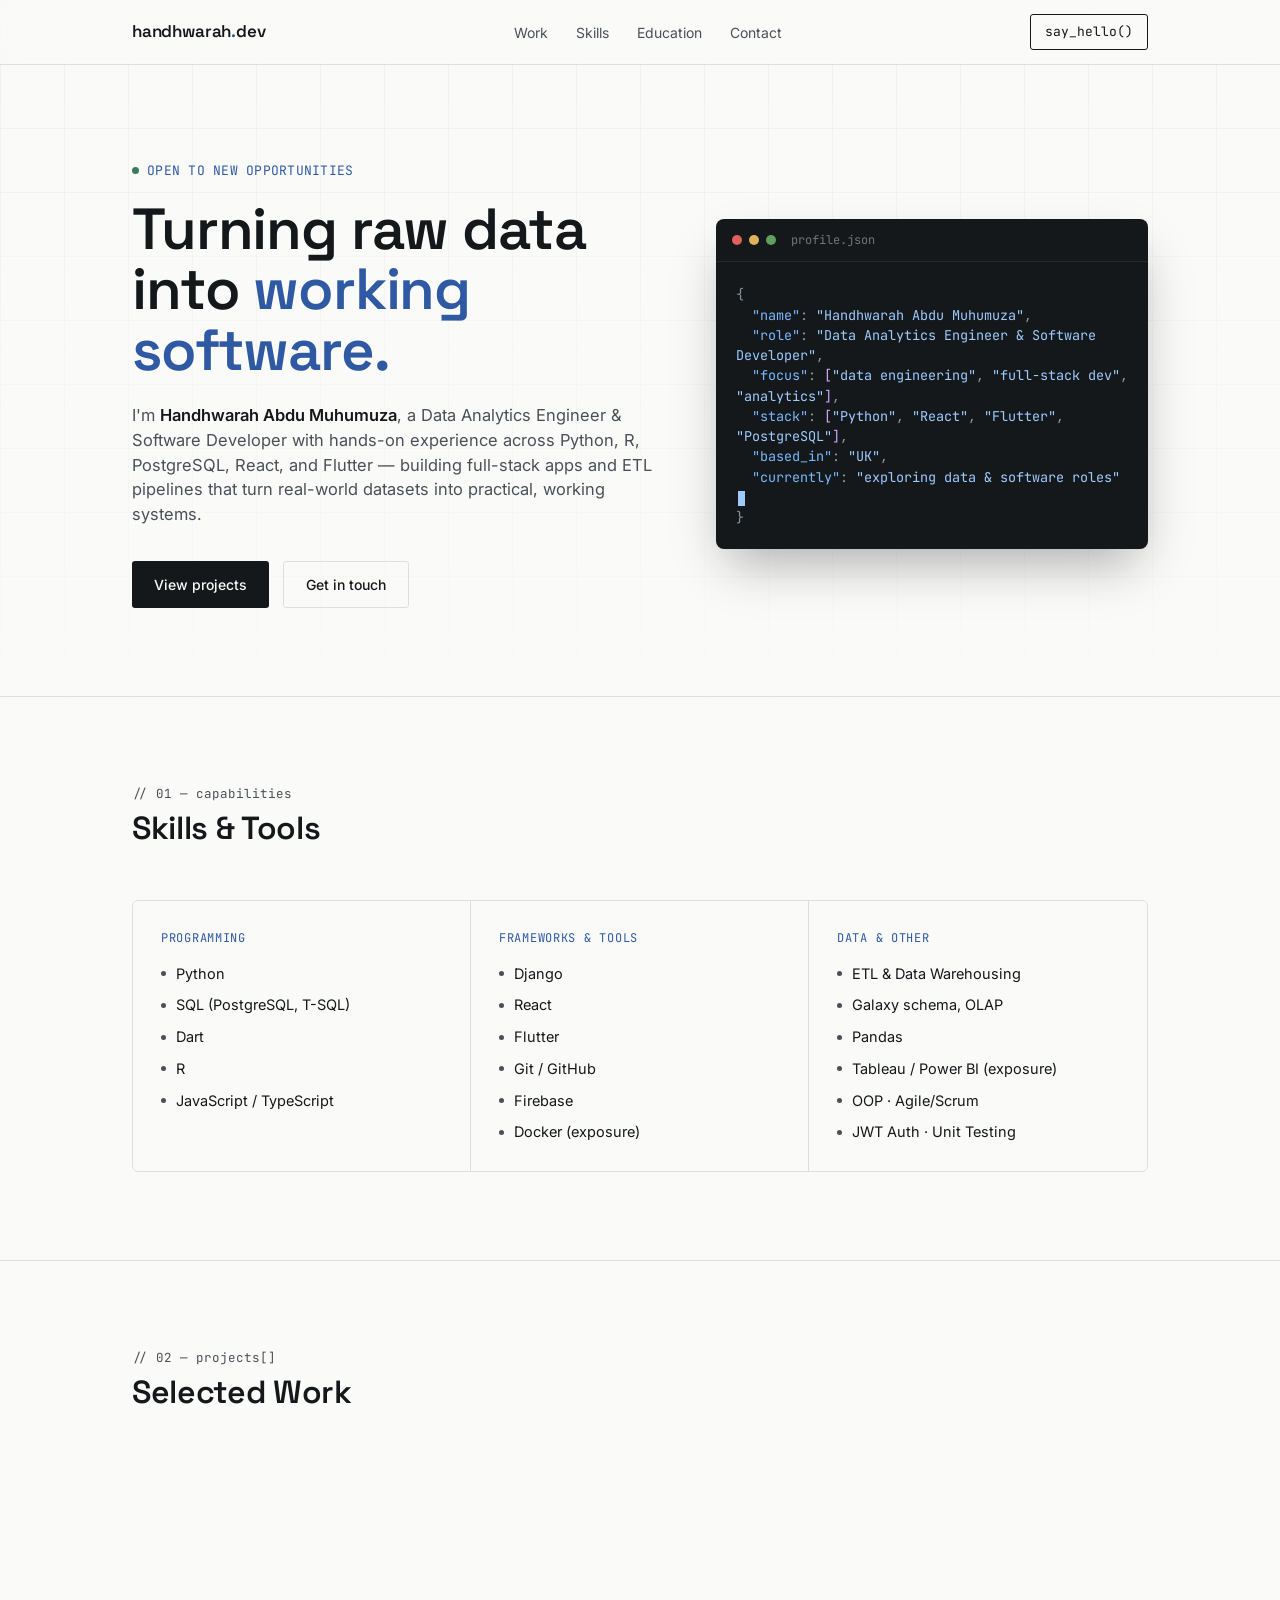
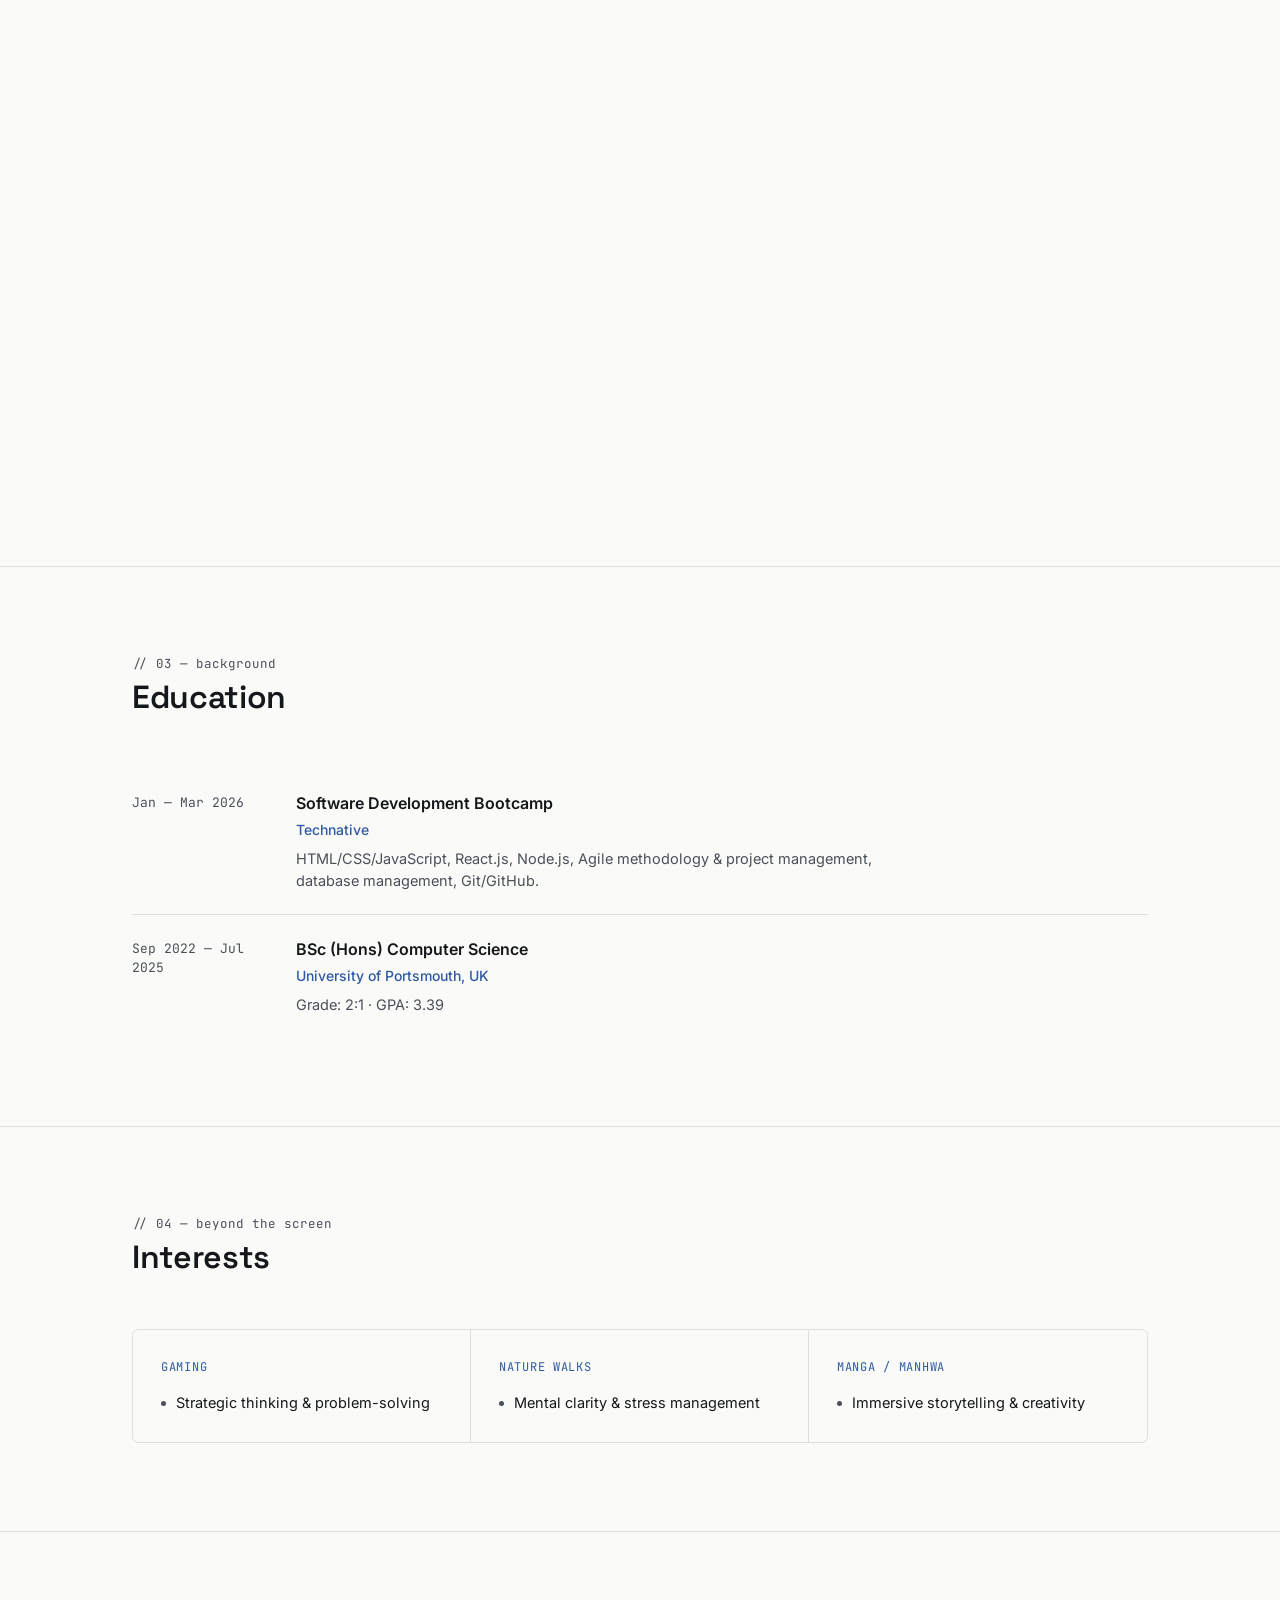
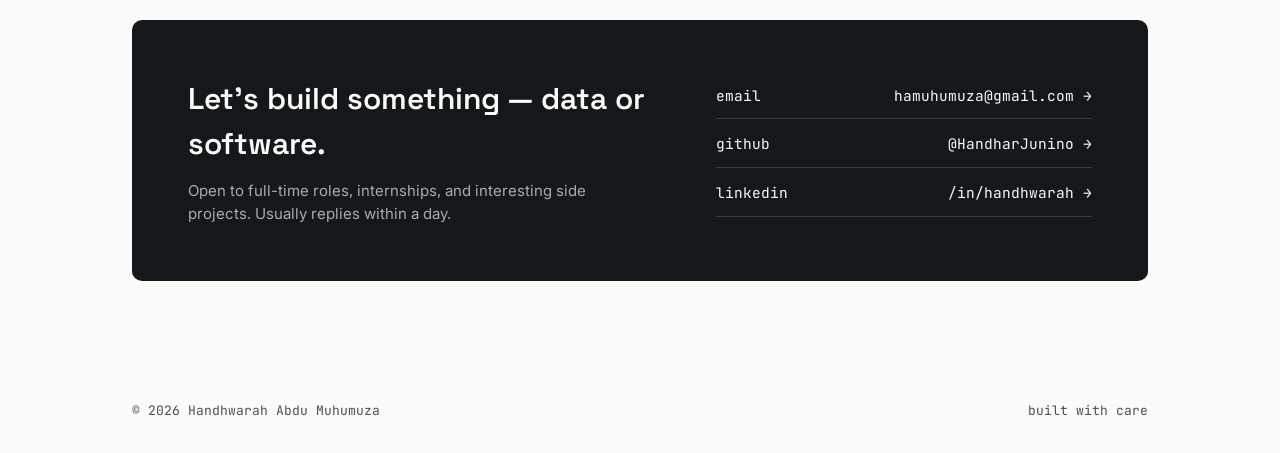
==== commit 22eaf676: "added live demo for tutor app" ====
--- a/index.html
+++ b/index.html
@@ -554,11 +554,13 @@
                 <span class="chip">Team Lead</span>
                 <span class="metric">Real-time chat &amp; scheduling</span>
               </div>
-              <!-- DEMO SLOT: mobile apps are hard to iframe — a short screen recording/GIF works best here -->
-              <div class="demo-slot">
-                <div class="demo-label">
-                  demo — add a screen recording or GIF of the app here
-                </div>
+              <div class="demo-slot">
+                <div class="demo-label">Live demo</div>
+                <iframe
+                  src="https://tutor-app-aa096.web.app"
+                  style="height: 360px; margin-top: 12px"
+                  title="Tutor App live demo"
+                ></iframe>
               </div>
             </div>
           </div>
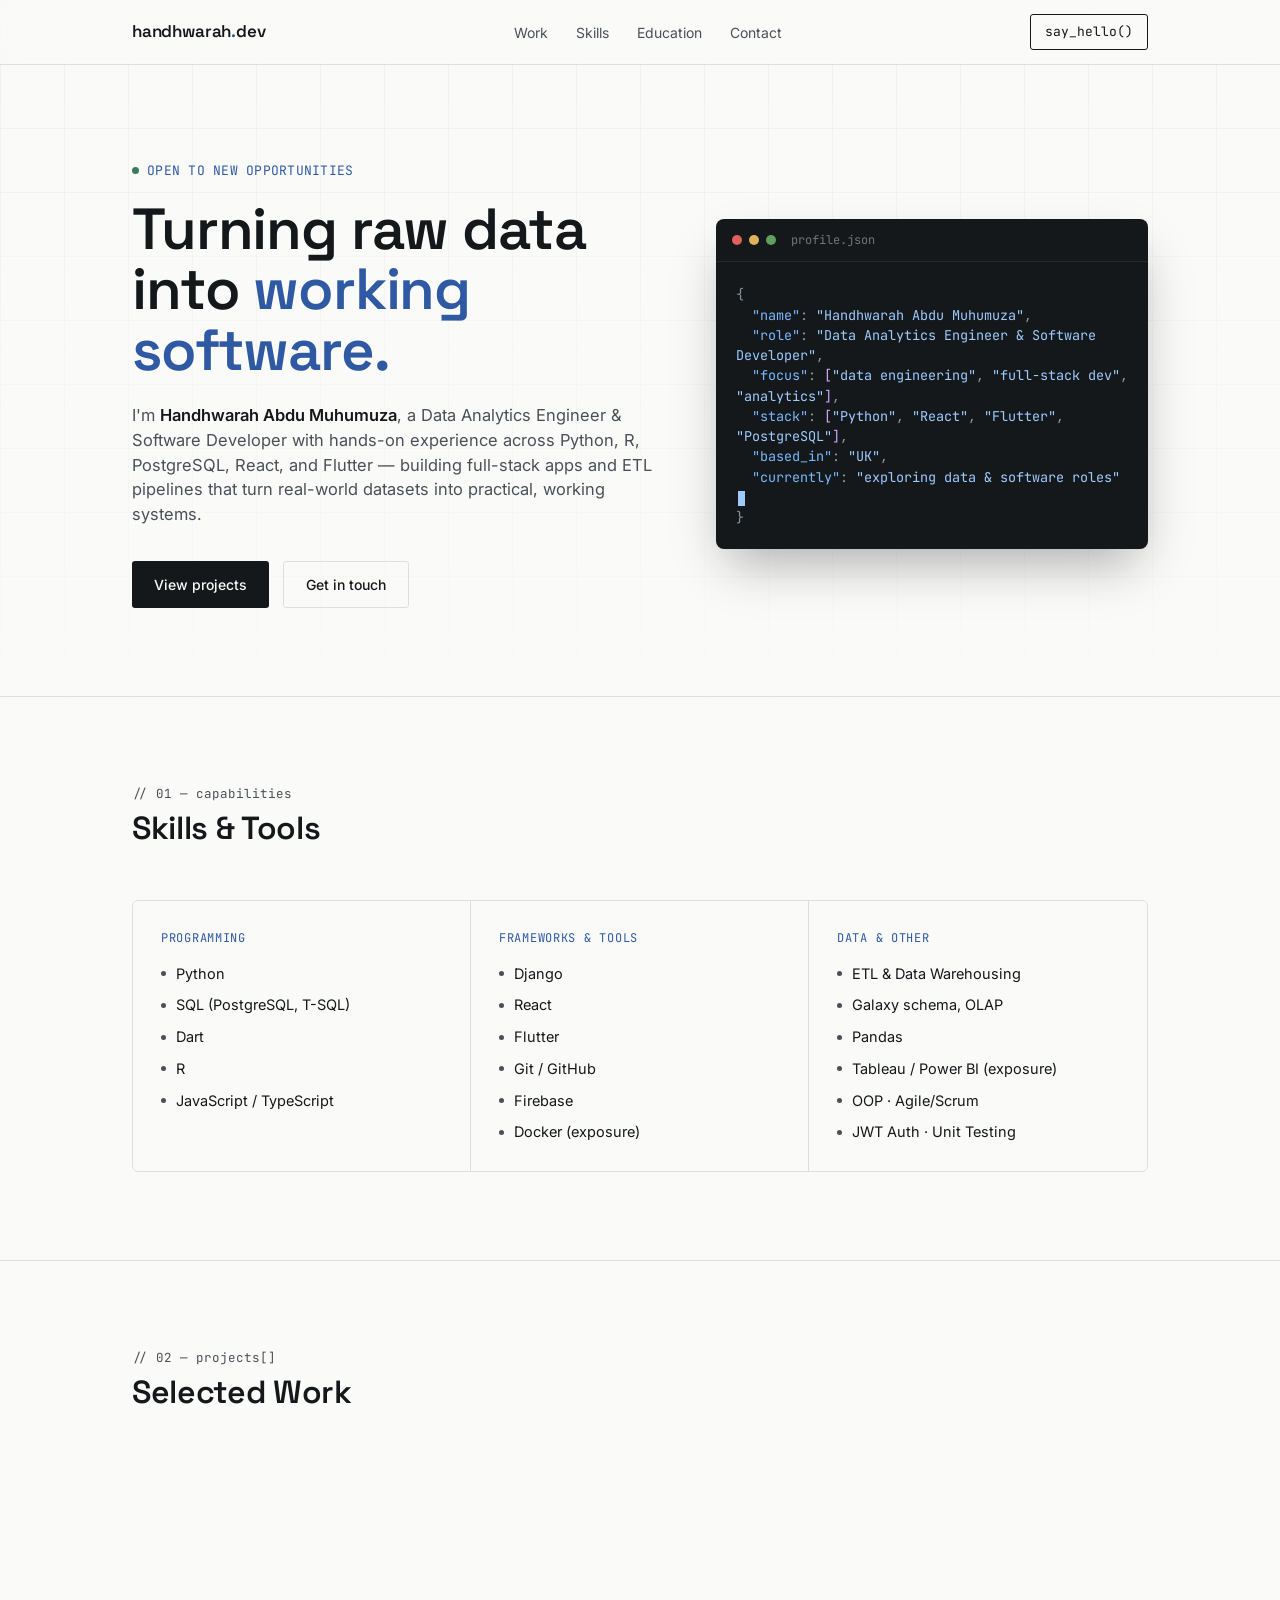
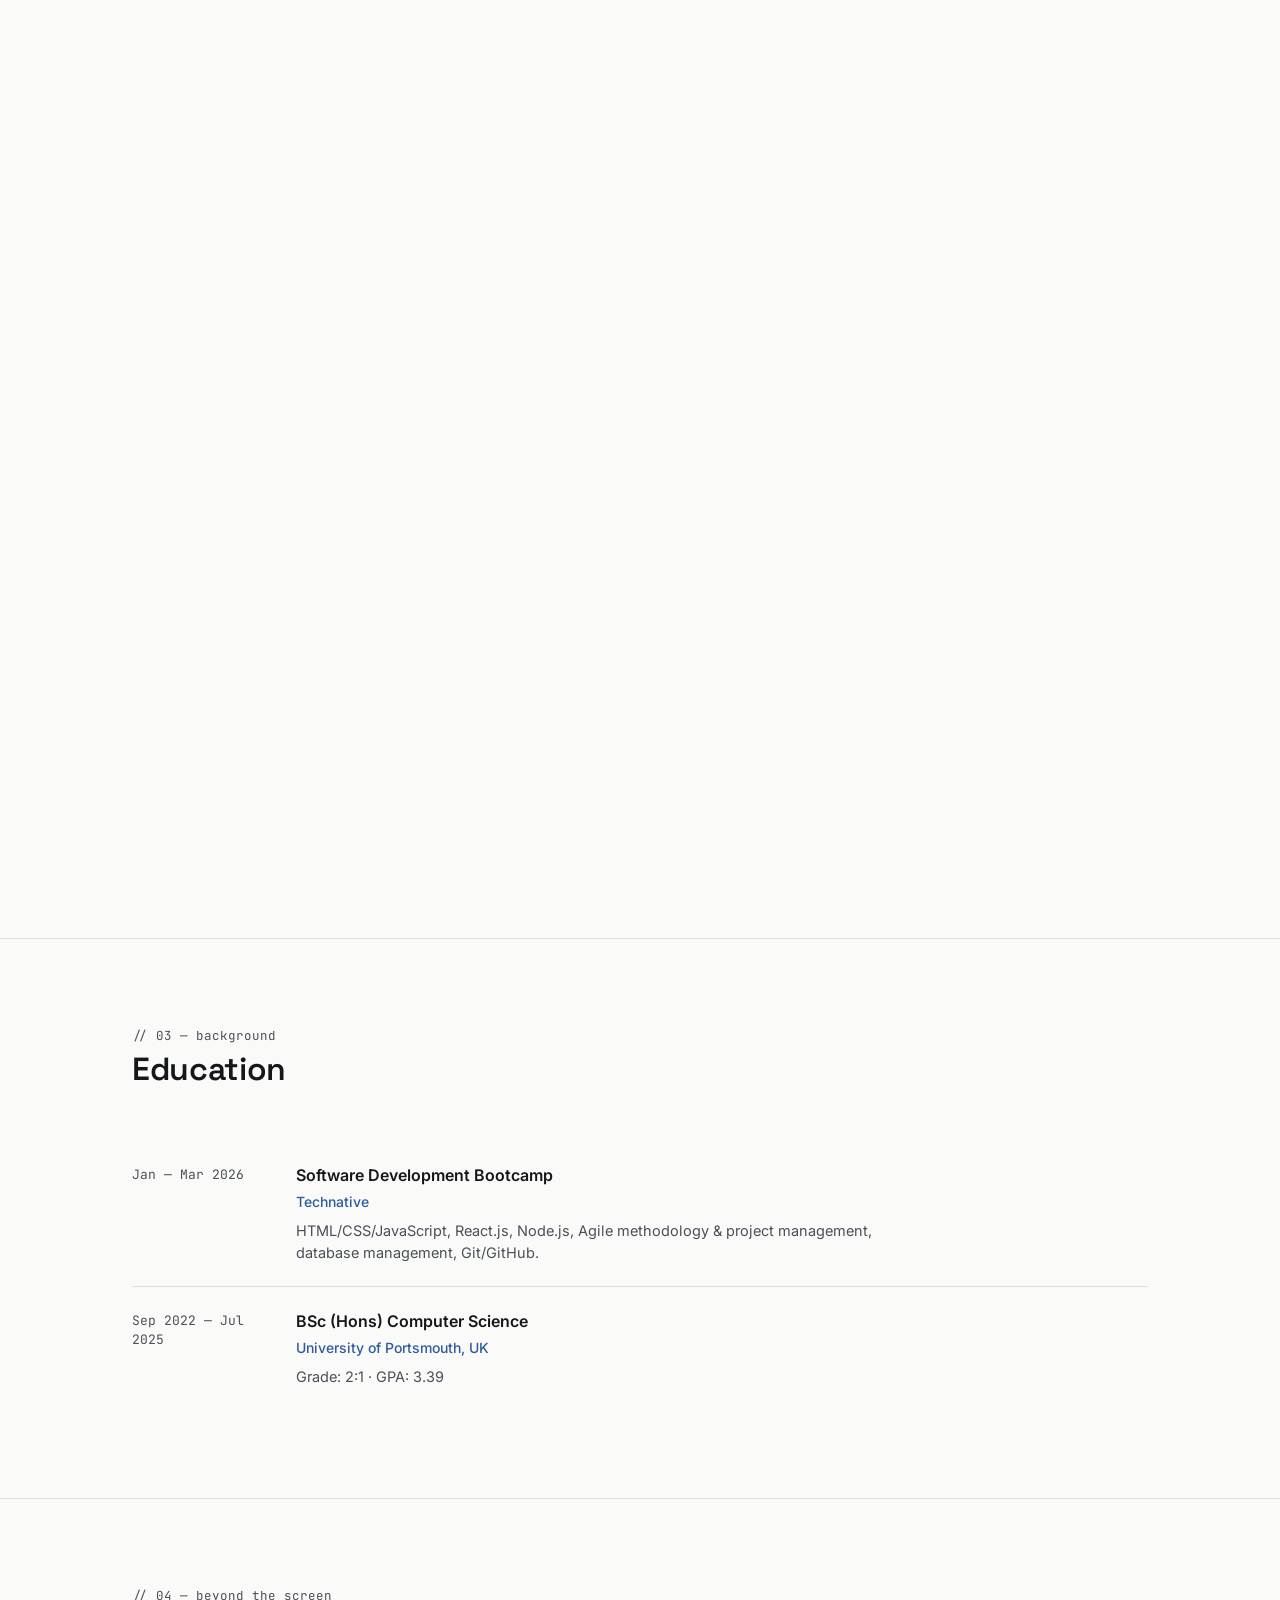
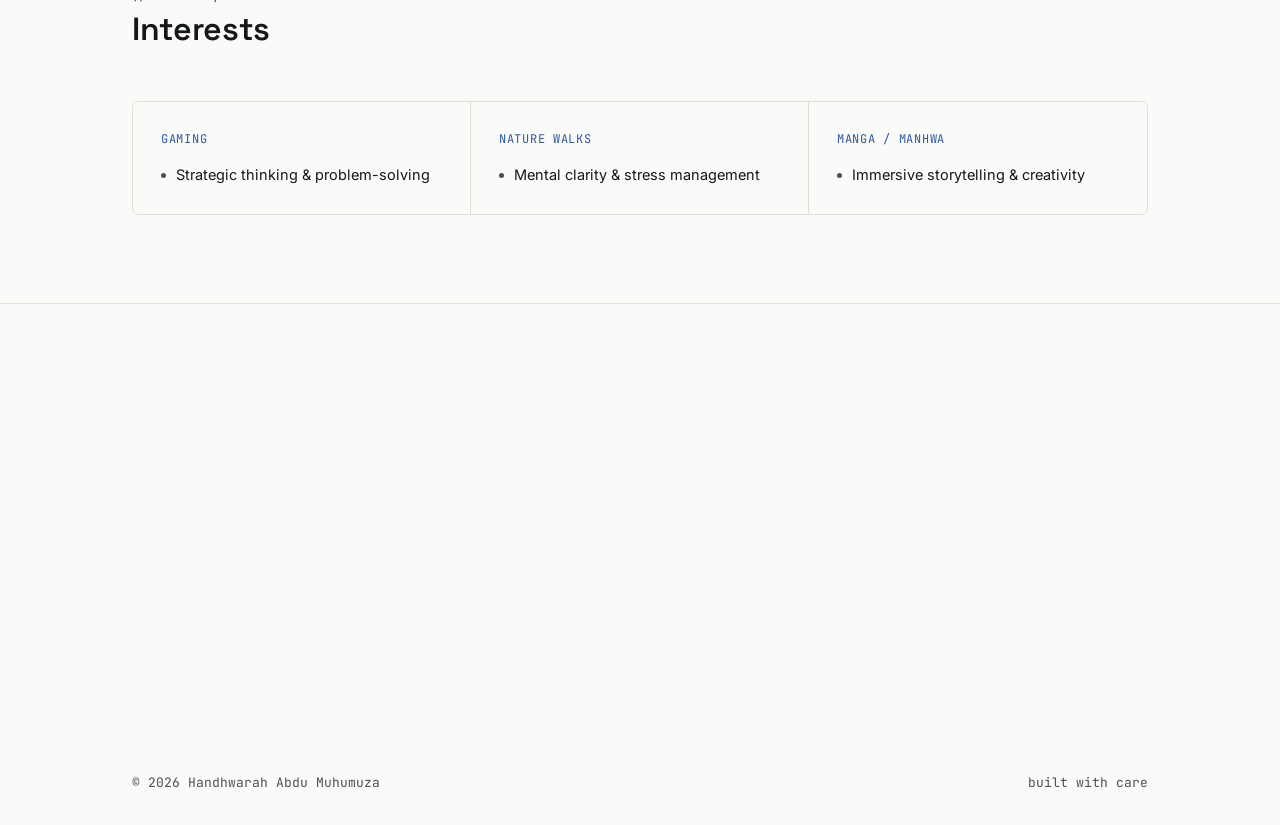
==== commit 23aa7bf7: "added alumni app live demo" ====
--- a/index.html
+++ b/index.html
@@ -332,12 +332,13 @@
                 <span class="chip">JWT</span>
                 <span class="metric">Full-stack system</span>
               </div>
-              <!-- DEMO SLOT: if you deploy the frontend, embed it below; otherwise use a screen recording/GIF of the CRUD flow -->
-              <div class="demo-slot">
-                <div class="demo-label">
-                  demo — add your live URL or a screen recording here
-                </div>
-                <!-- <iframe src="https://your-alumni-app-url.com" style="height:360px;margin-top:12px;" title="Alumni App live demo"></iframe> -->
+              <div class="demo-slot">
+                <div class="demo-label">Live demo</div>
+                <iframe
+                  src="https://alumni-data-management-app.netlify.app/"
+                  style="height: 360px; margin-top: 12px"
+                  title="Alumni Data Management App live demo"
+                ></iframe>
               </div>
             </div>
           </div>
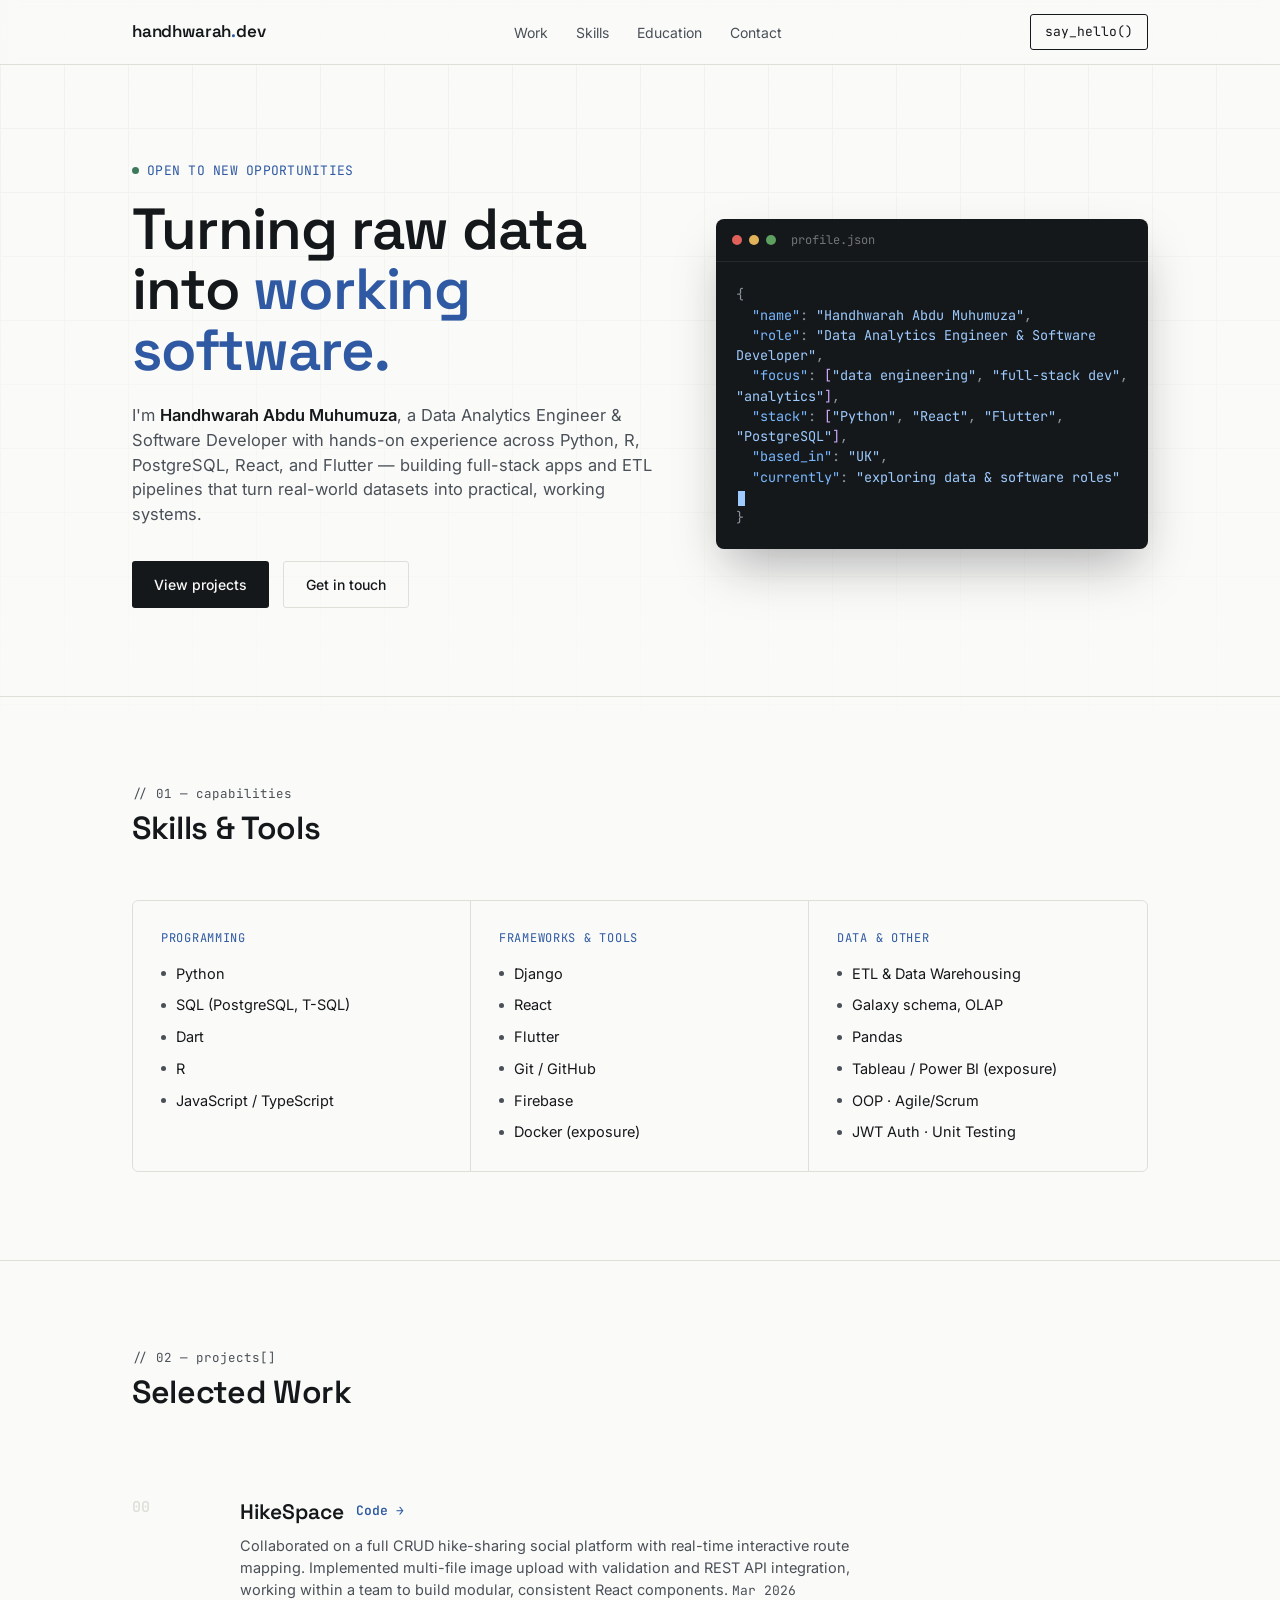
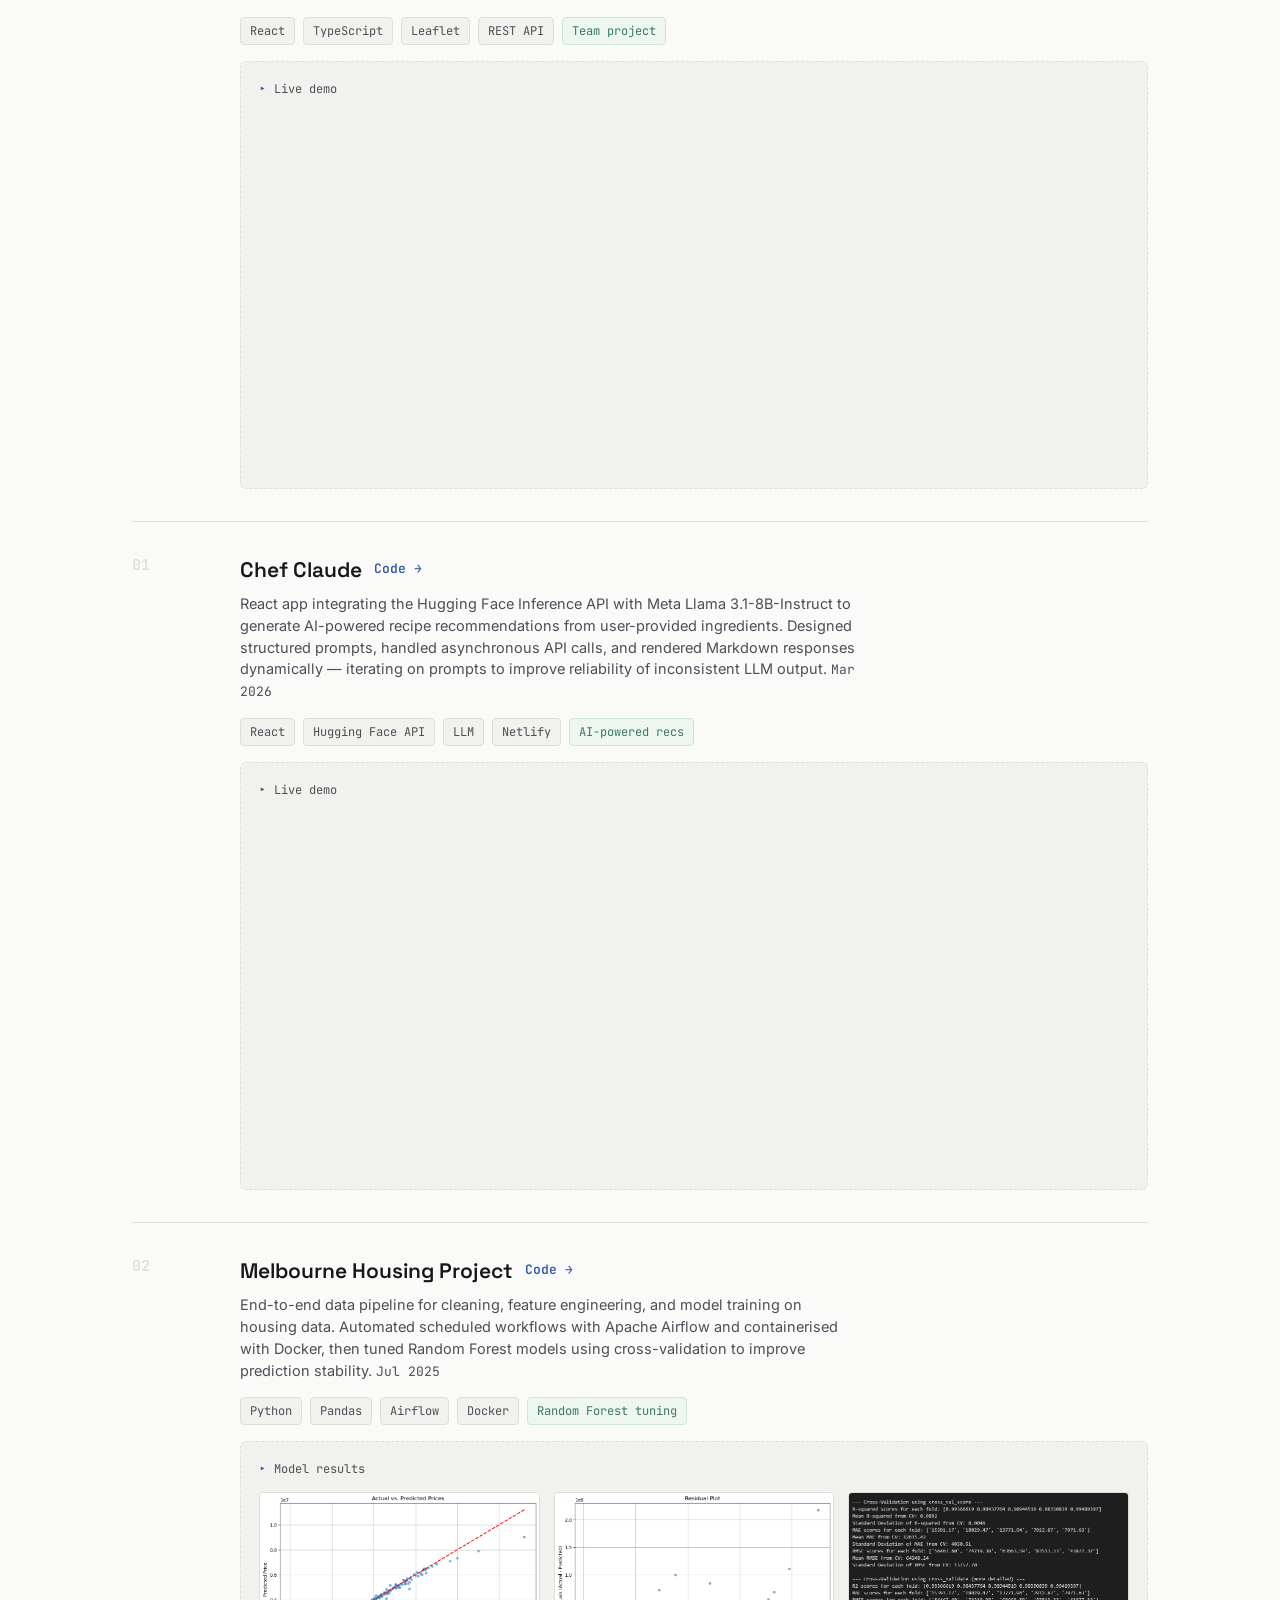
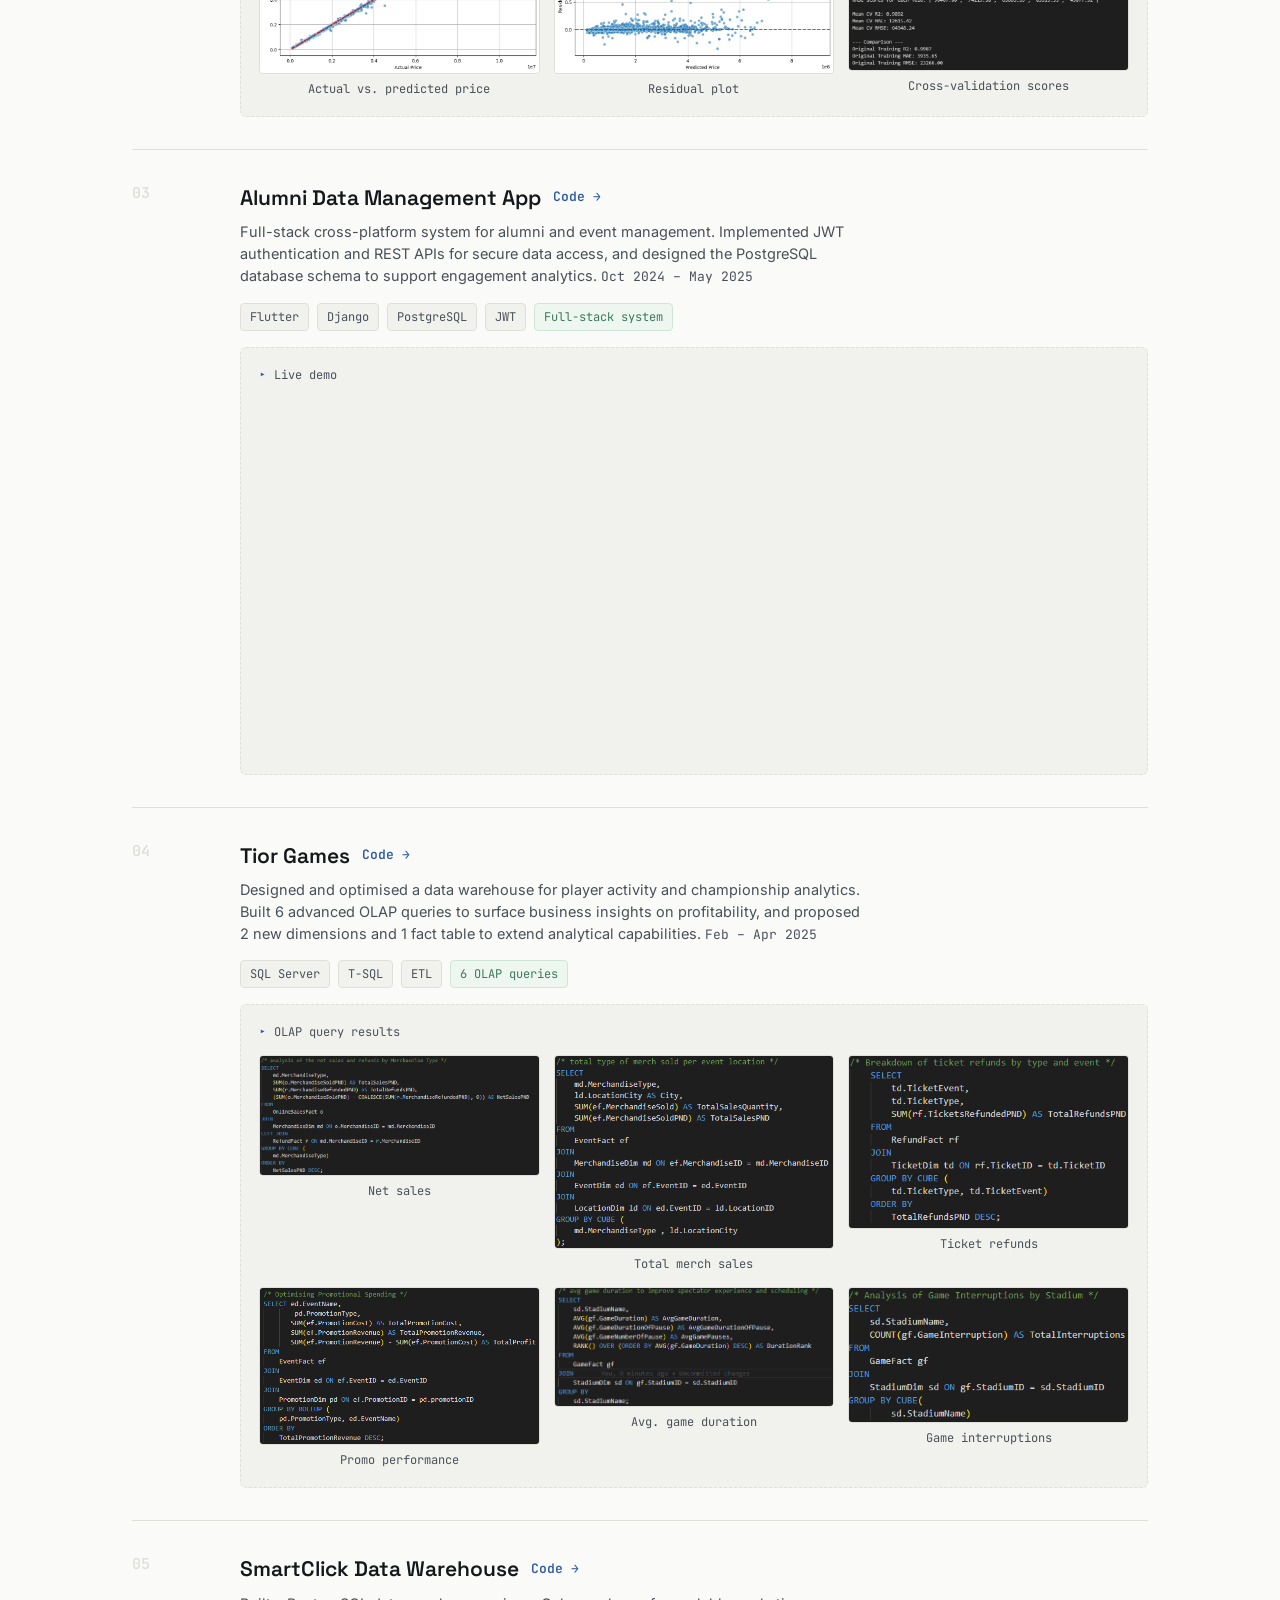
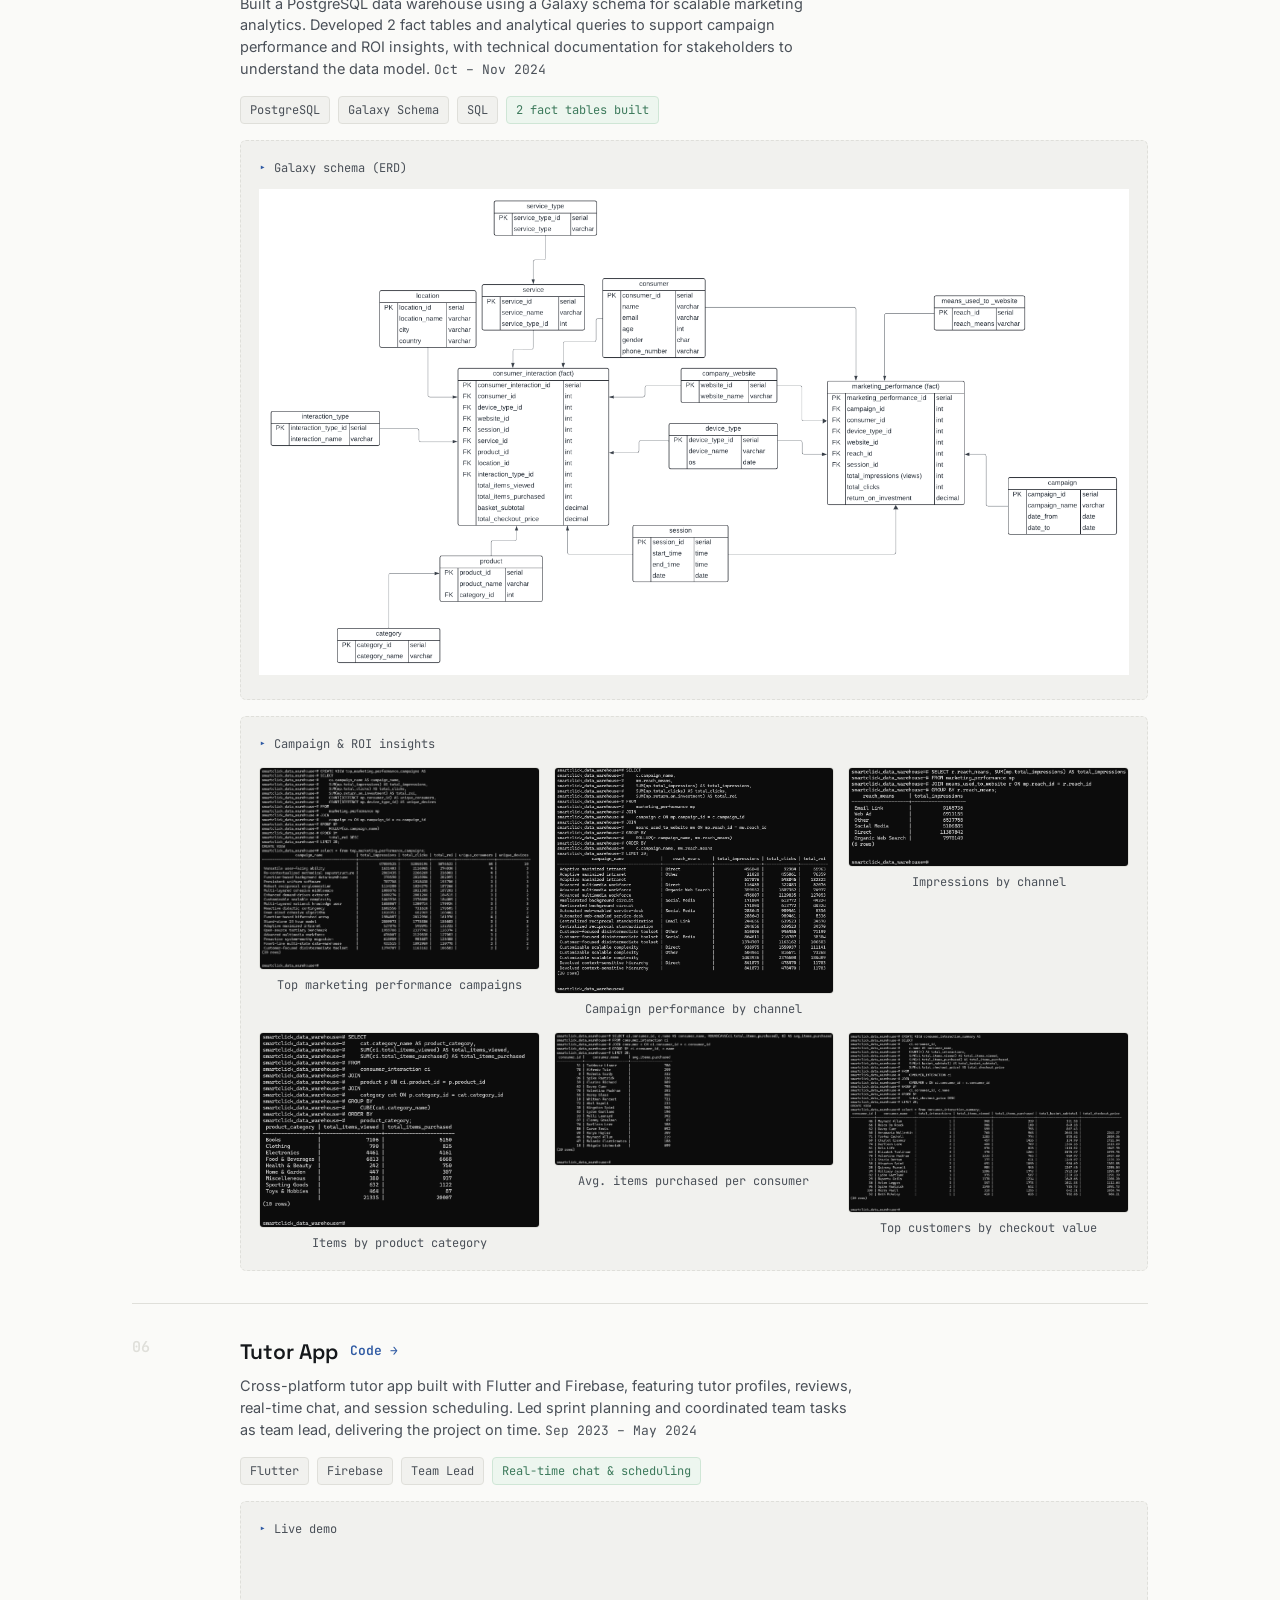
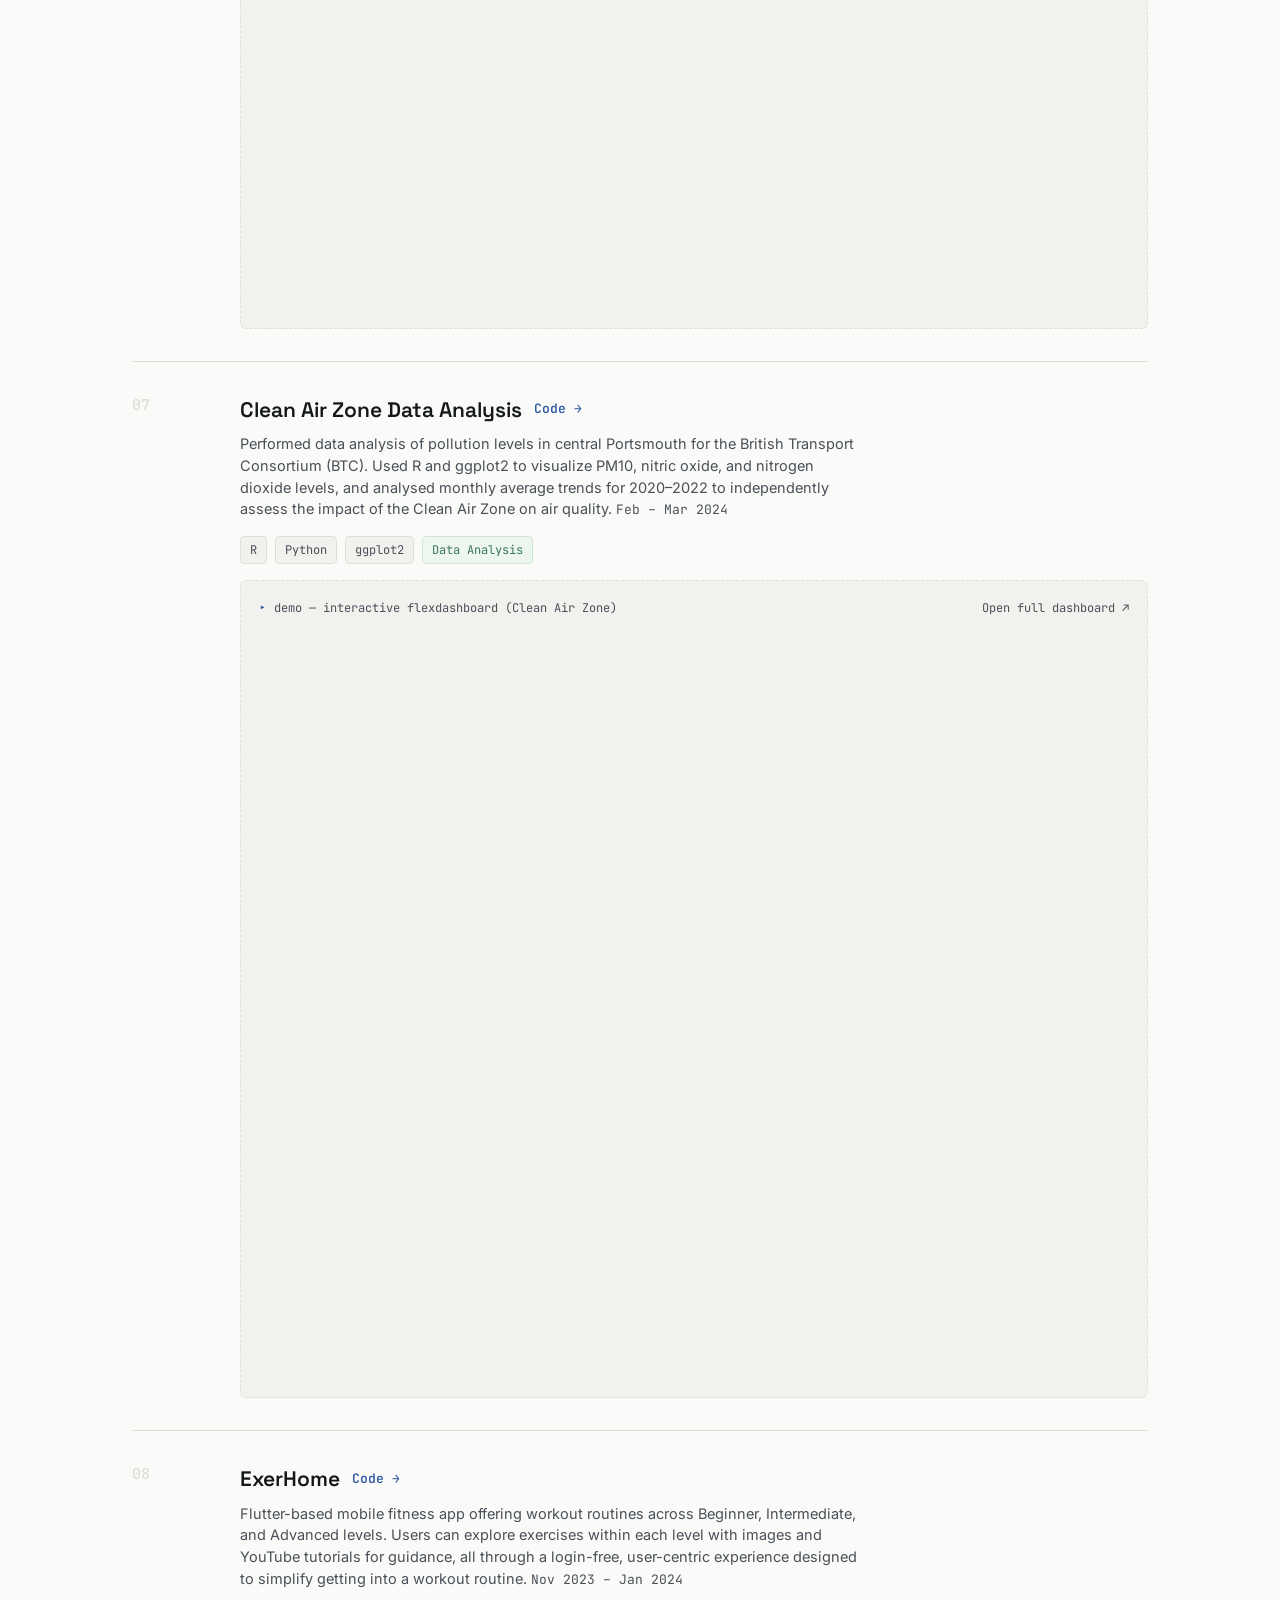
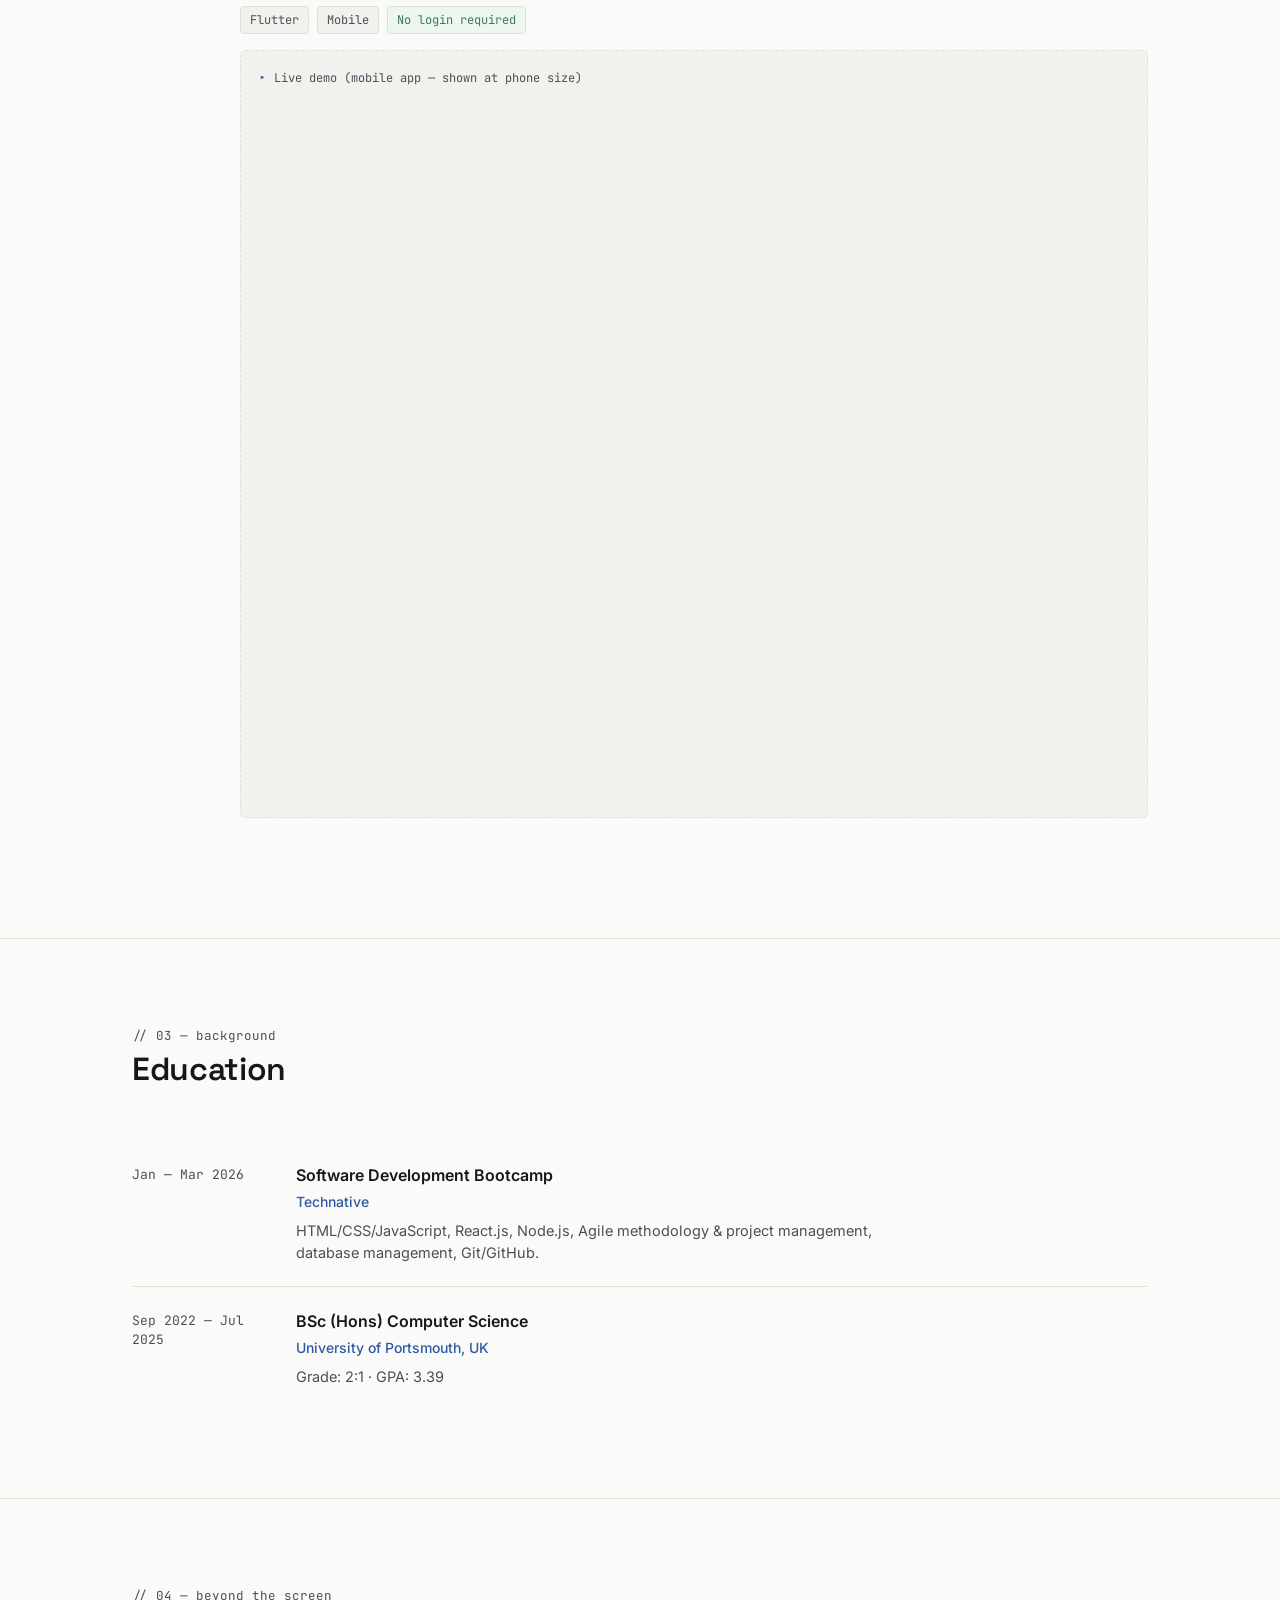
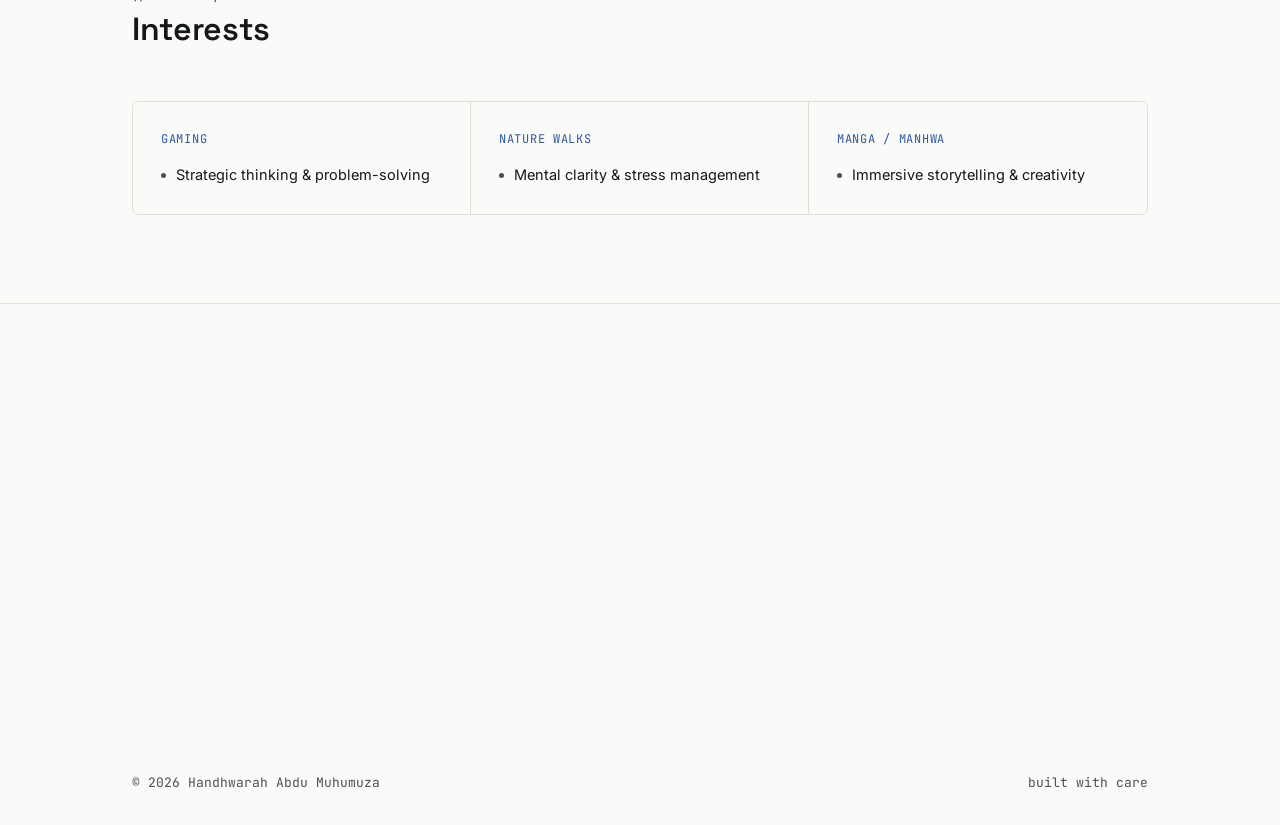
==== commit c3140f6e: "fixed reveal for mobile where projects wre not showing" ====
--- a/index.html
+++ b/index.html
@@ -145,8 +145,8 @@
           </div>
         </div>
 
-        <div class="reveal">
-          <div class="project">
+        <div>
+          <div class="project reveal">
             <div class="project-index">00</div>
             <div class="project-main">
               <h3>
@@ -189,7 +189,7 @@
               </div>
             </div>
           </div>
-          <div class="project">
+          <div class="project reveal">
             <div class="project-index">01</div>
             <div class="project-main">
               <h3>
@@ -234,7 +234,7 @@
               </div>
             </div>
           </div>
-          <div class="project">
+          <div class="project reveal">
             <div class="project-index">02</div>
             <div class="project-main">
               <h3>
@@ -300,7 +300,7 @@
               </div>
             </div>
           </div>
-          <div class="project">
+          <div class="project reveal">
             <div class="project-index">03</div>
             <div class="project-main">
               <h3>
@@ -342,7 +342,7 @@
               </div>
             </div>
           </div>
-          <div class="project">
+          <div class="project reveal">
             <div class="project-index">04</div>
             <div class="project-main">
               <h3>
@@ -428,7 +428,7 @@
               </div>
             </div>
           </div>
-          <div class="project">
+          <div class="project reveal">
             <div class="project-index">05</div>
             <div class="project-main">
               <h3>
@@ -524,7 +524,7 @@
               </div>
             </div>
           </div>
-          <div class="project">
+          <div class="project reveal">
             <div class="project-index">06</div>
             <div class="project-main">
               <h3>
@@ -565,7 +565,7 @@
               </div>
             </div>
           </div>
-          <div class="project">
+          <div class="project reveal">
             <div class="project-index">07</div>
             <div class="project-main">
               <h3>
@@ -618,7 +618,7 @@
               </div>
             </div>
           </div>
-          <div class="project">
+          <div class="project reveal">
             <div class="project-index">08</div>
             <div class="project-main">
               <h3>
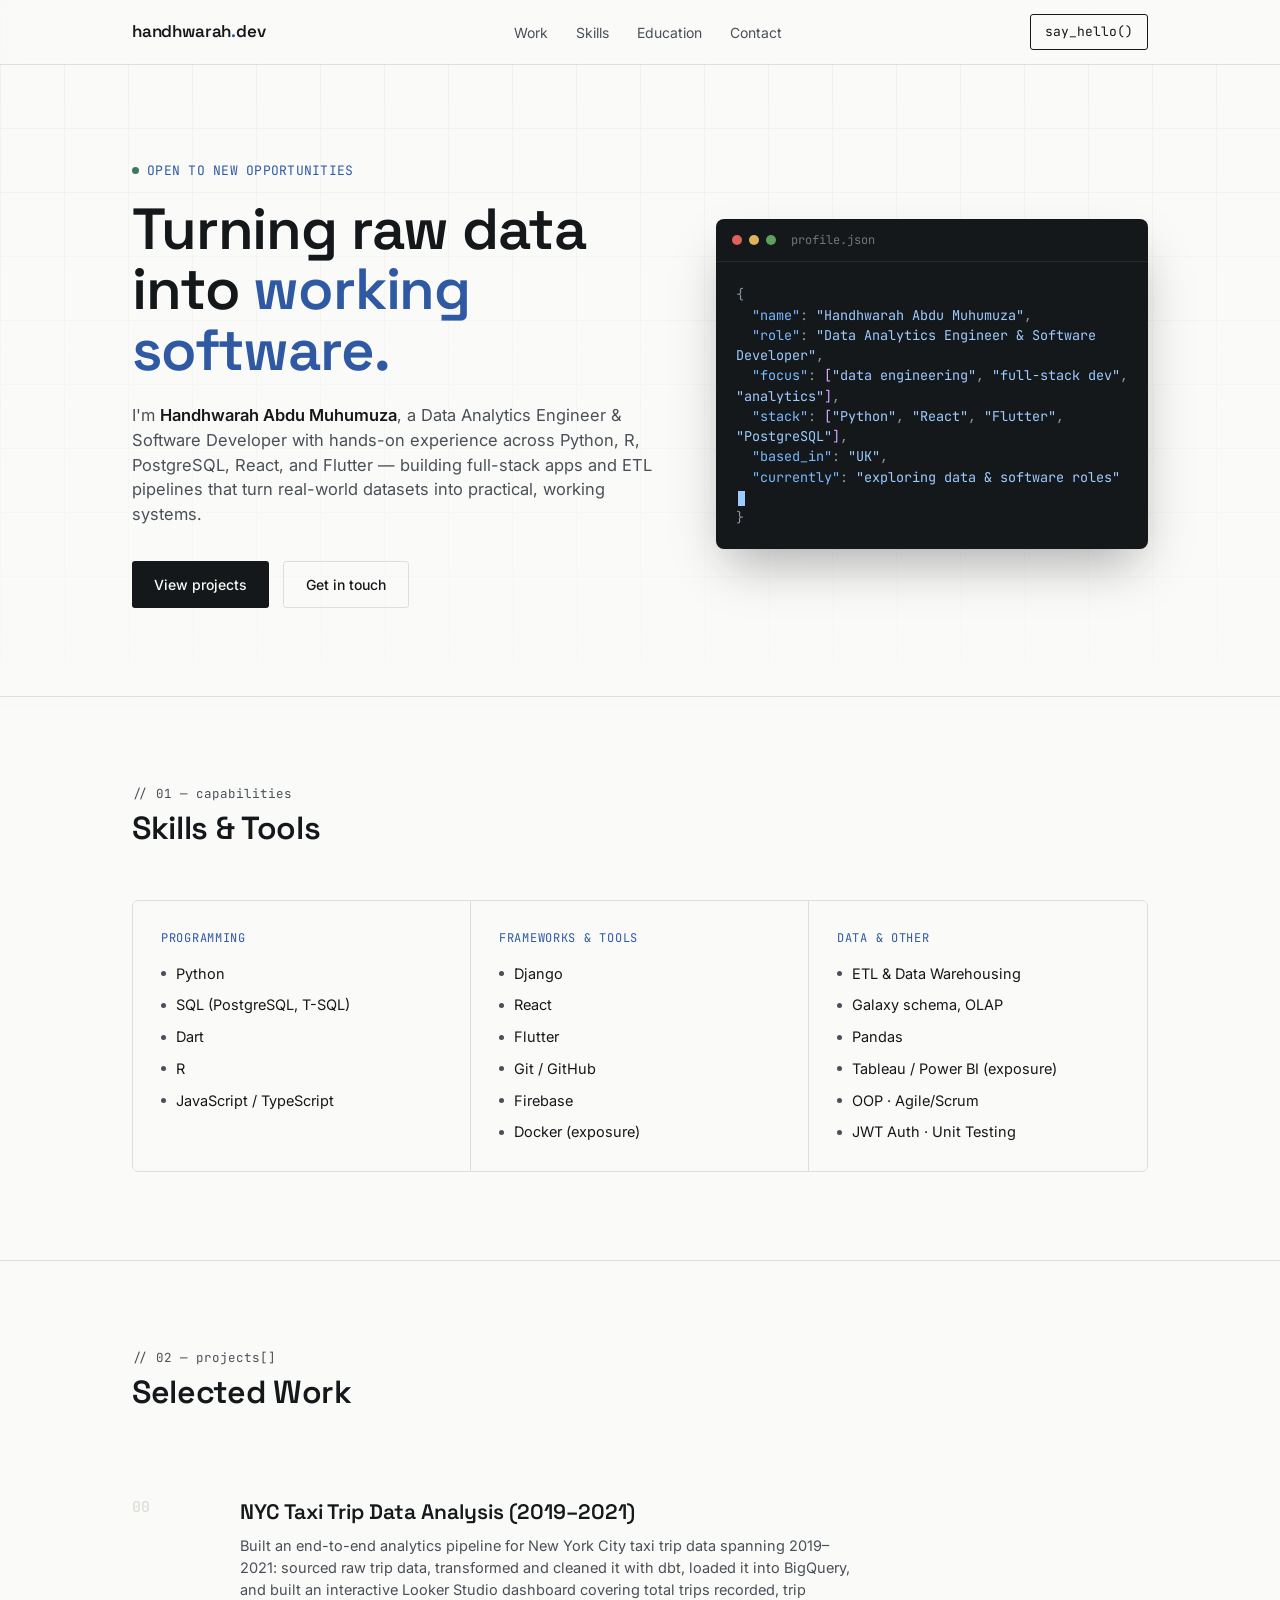
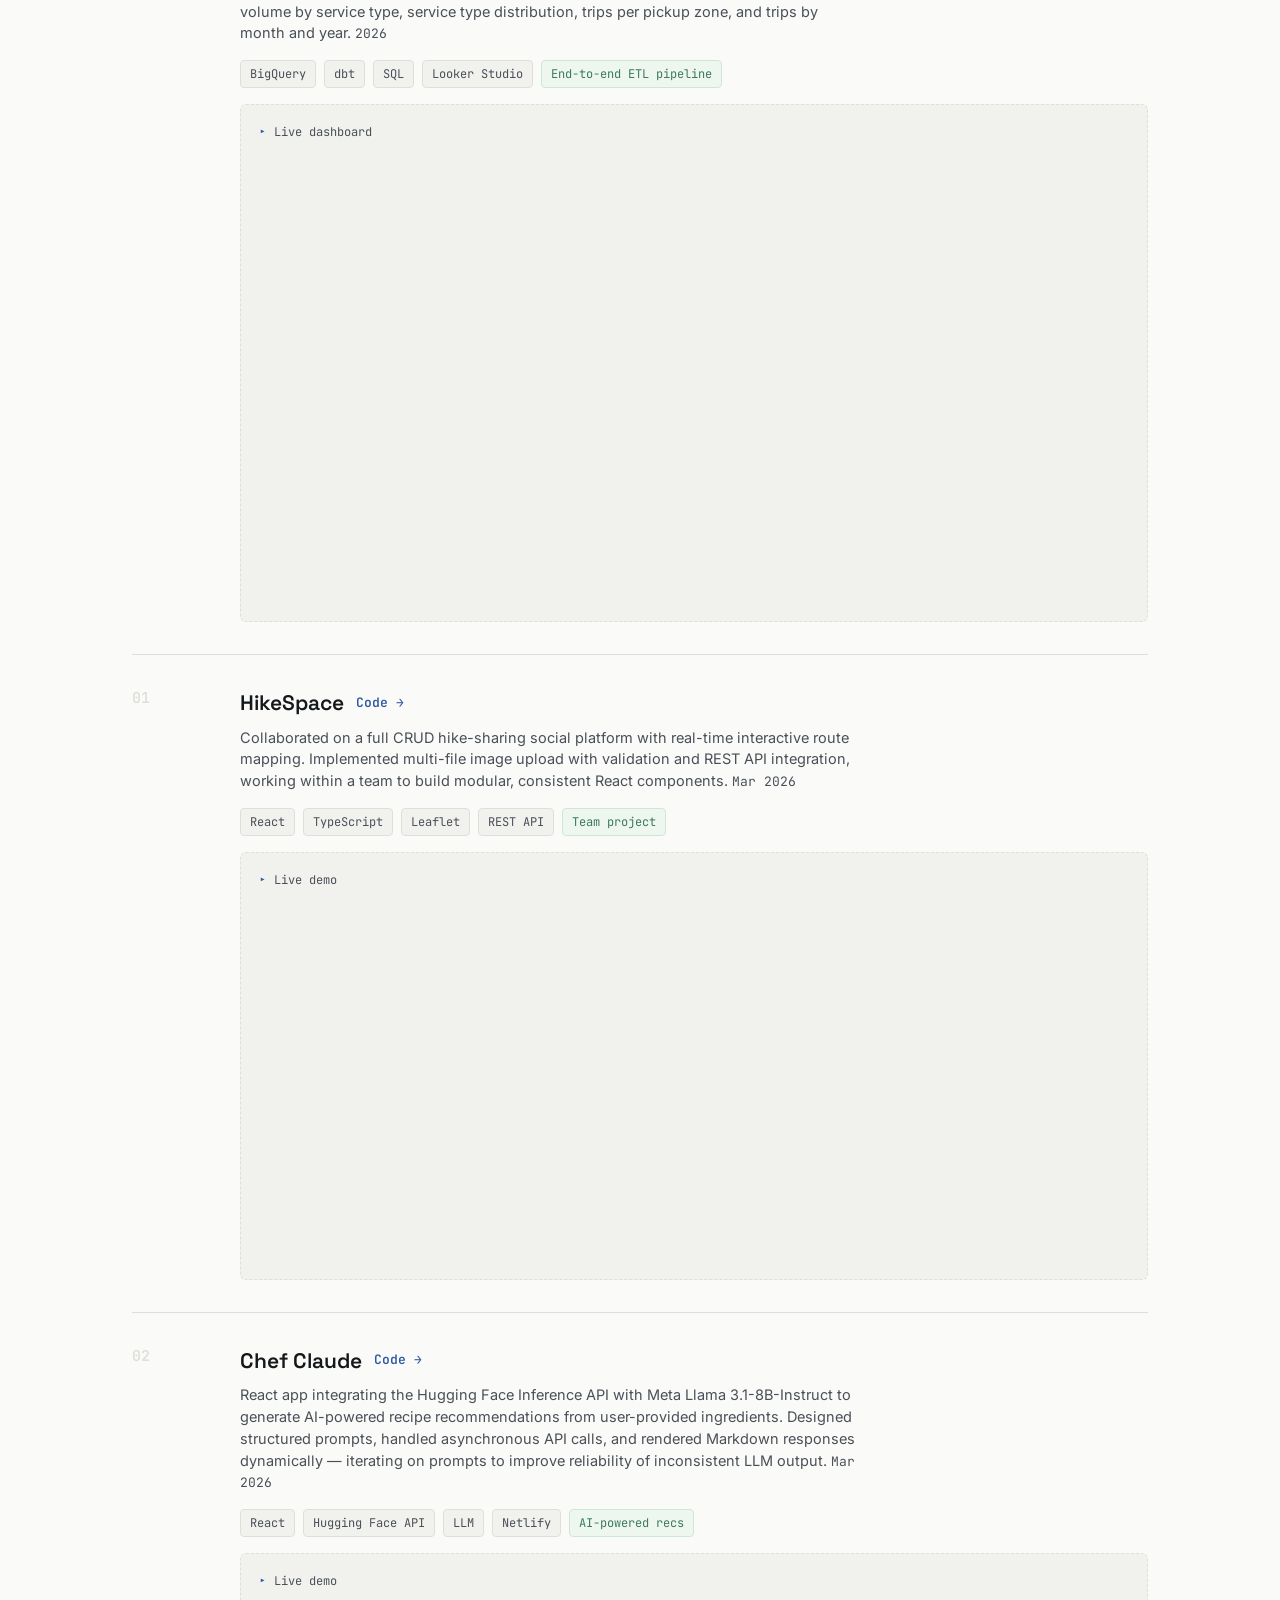
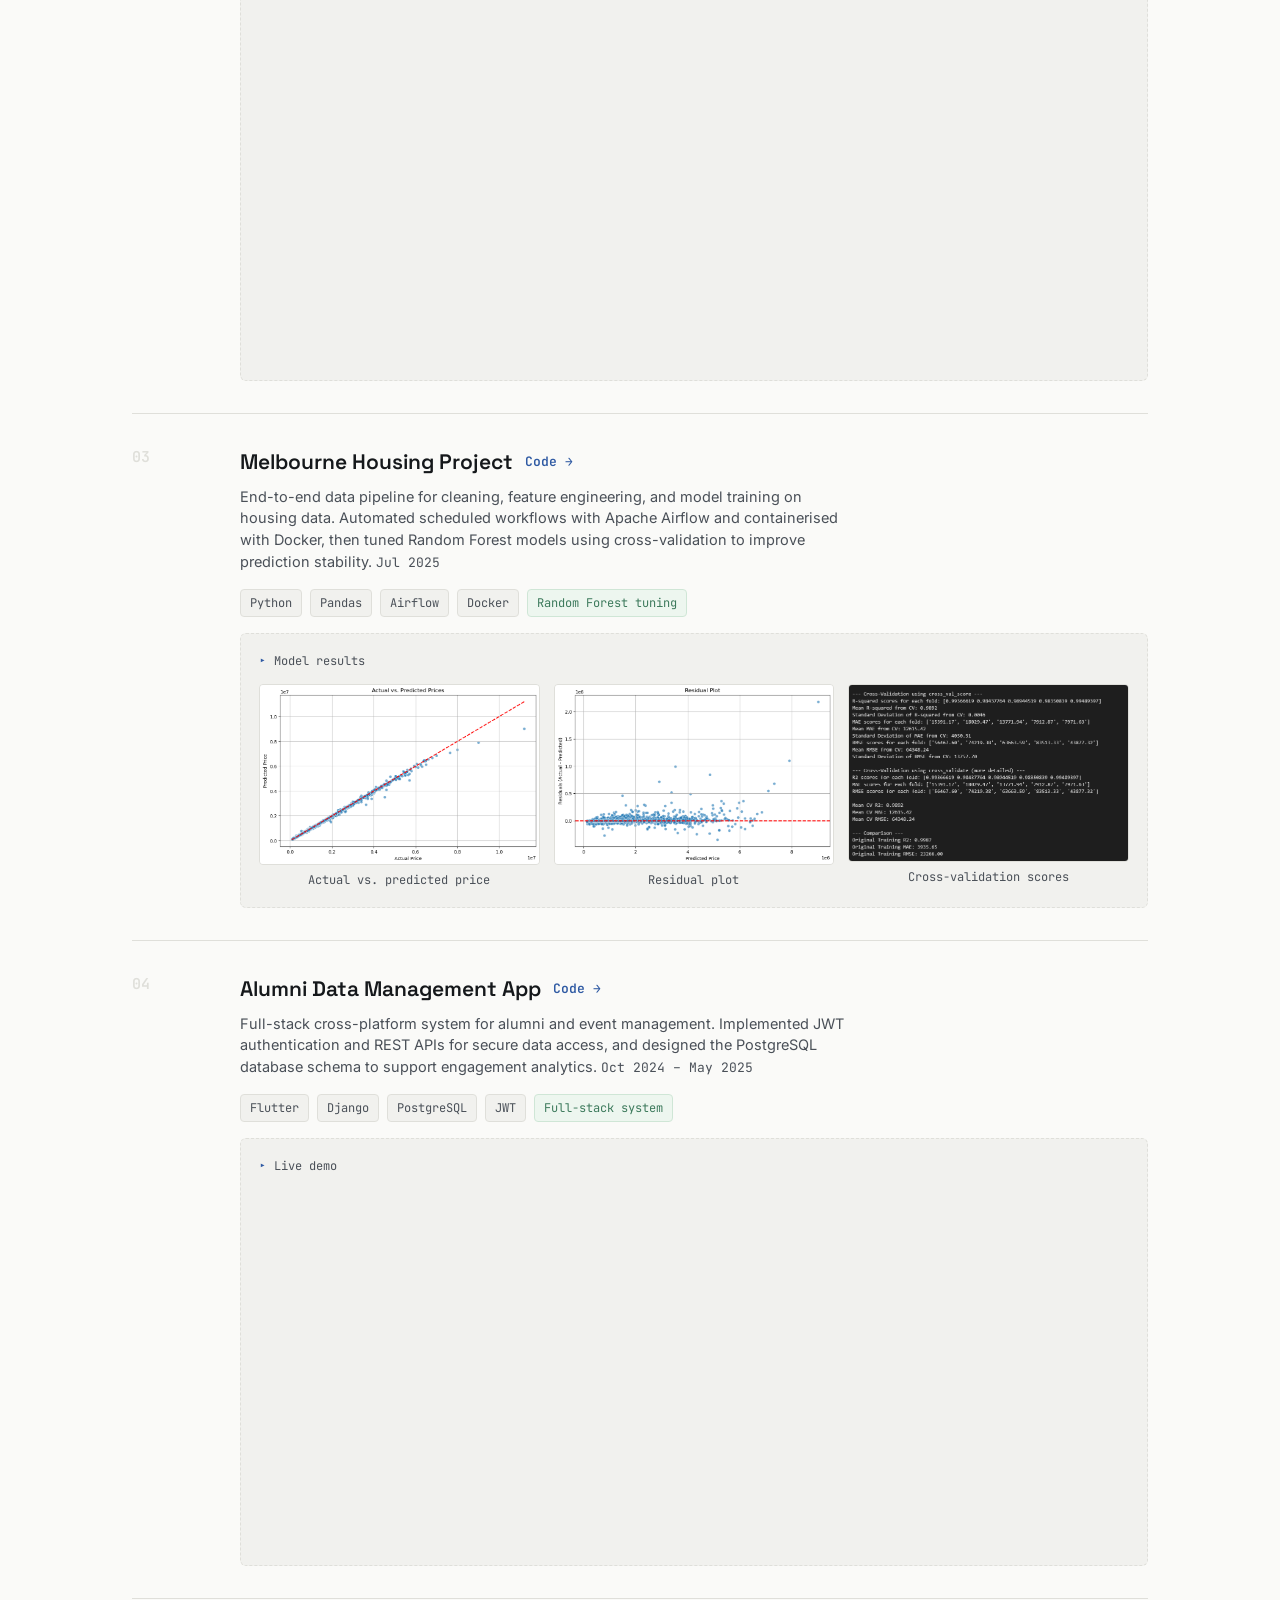
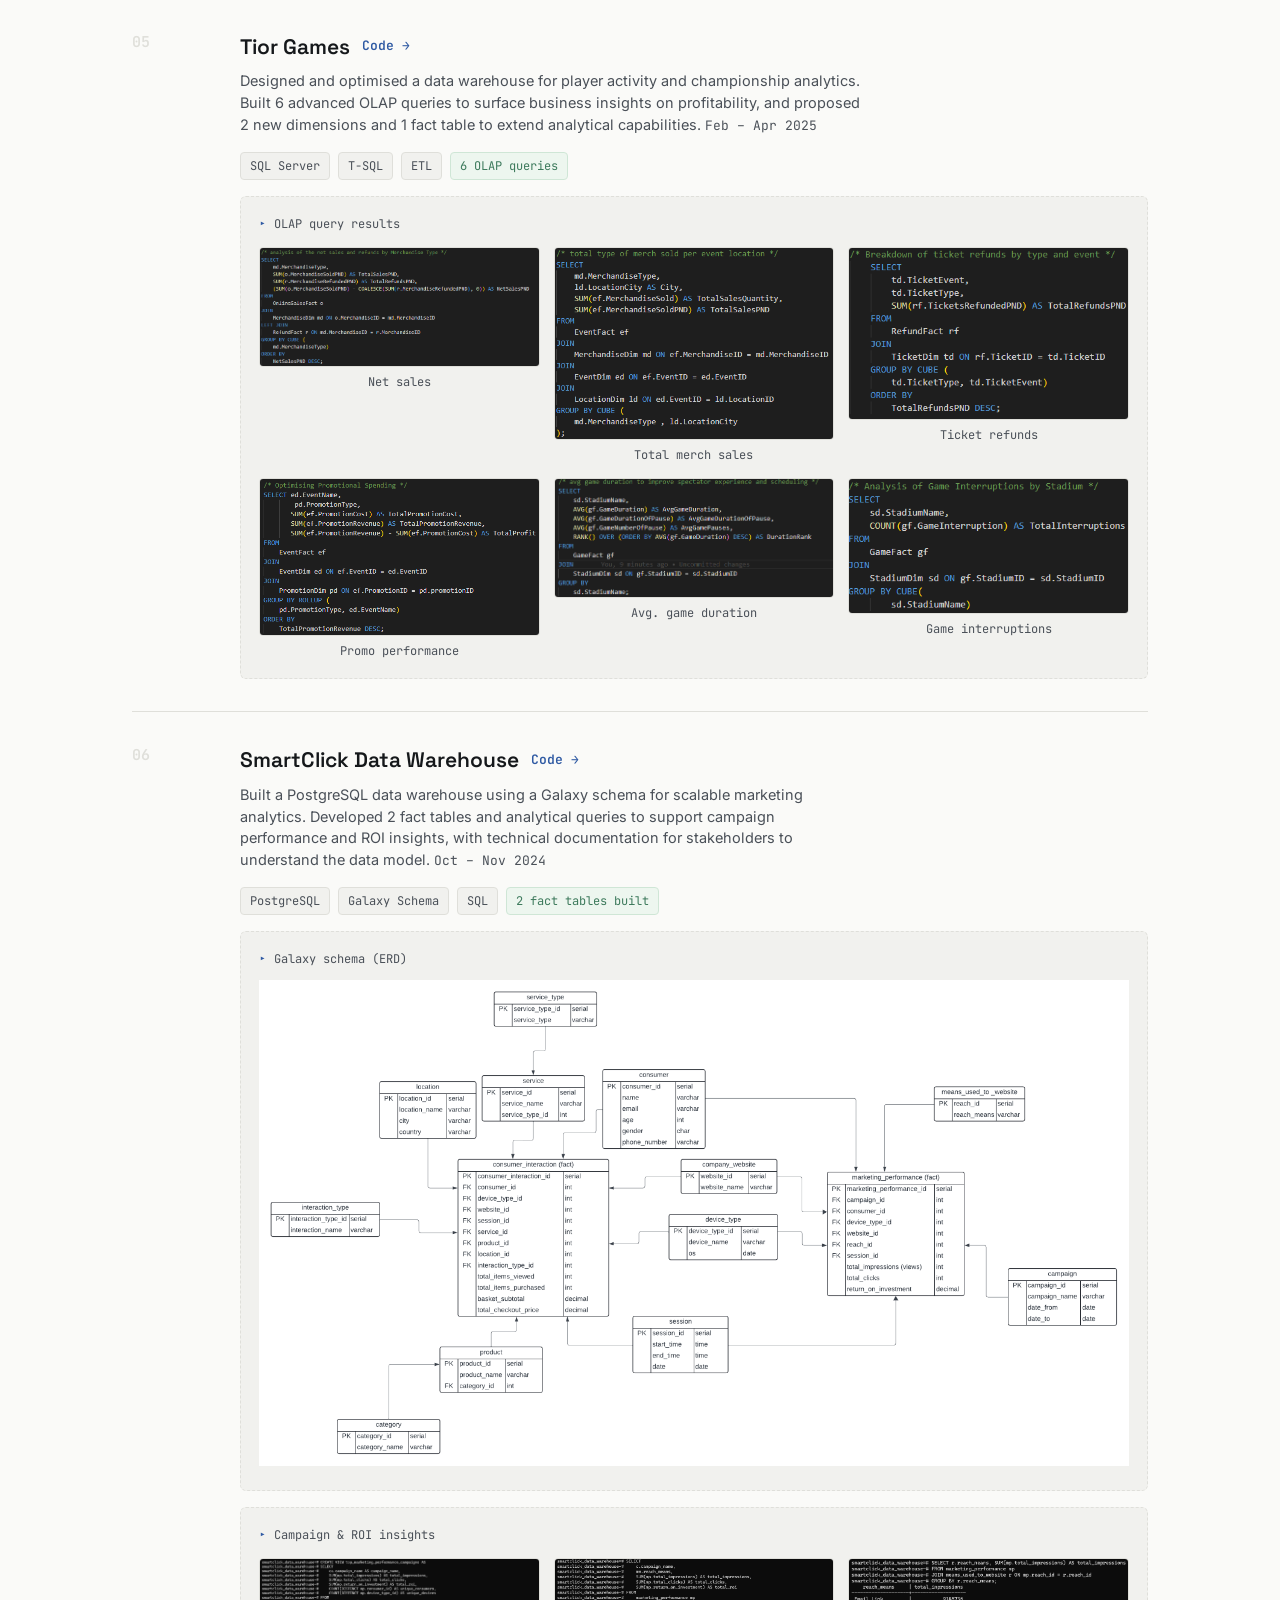
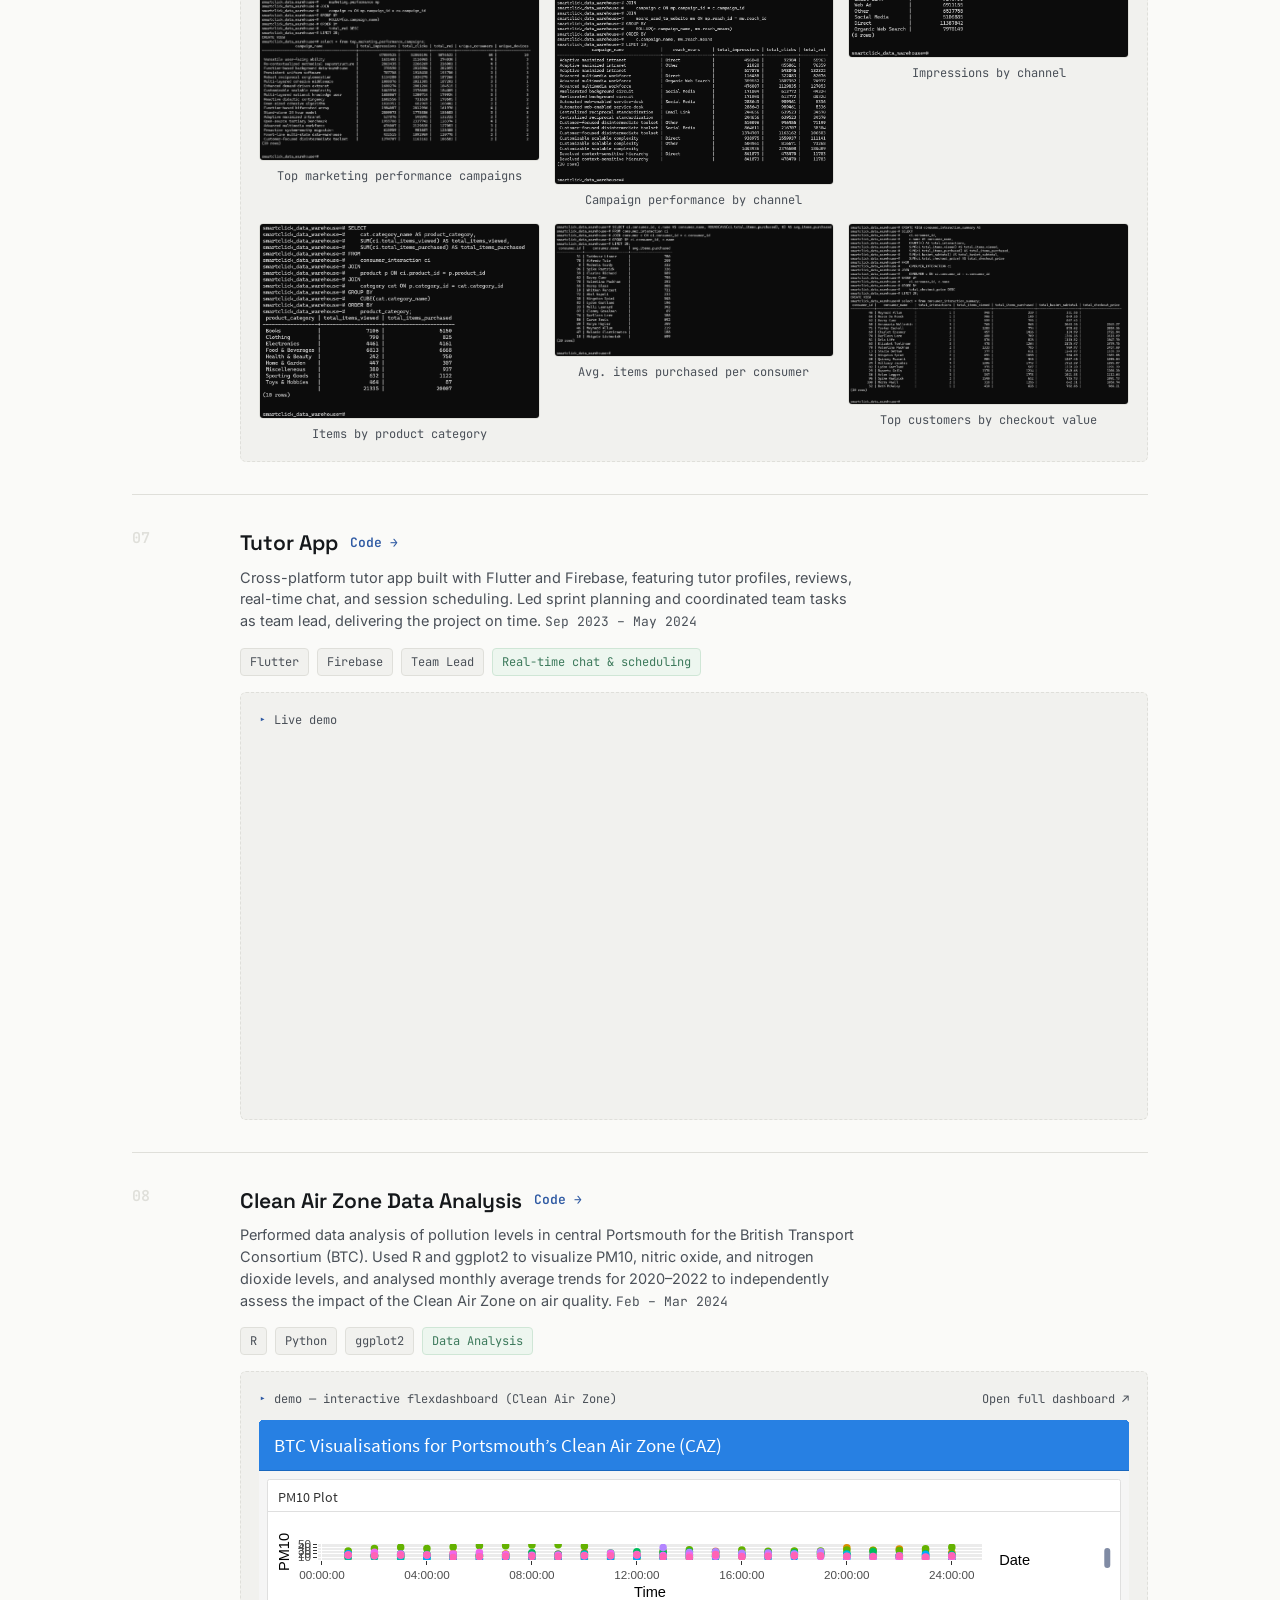
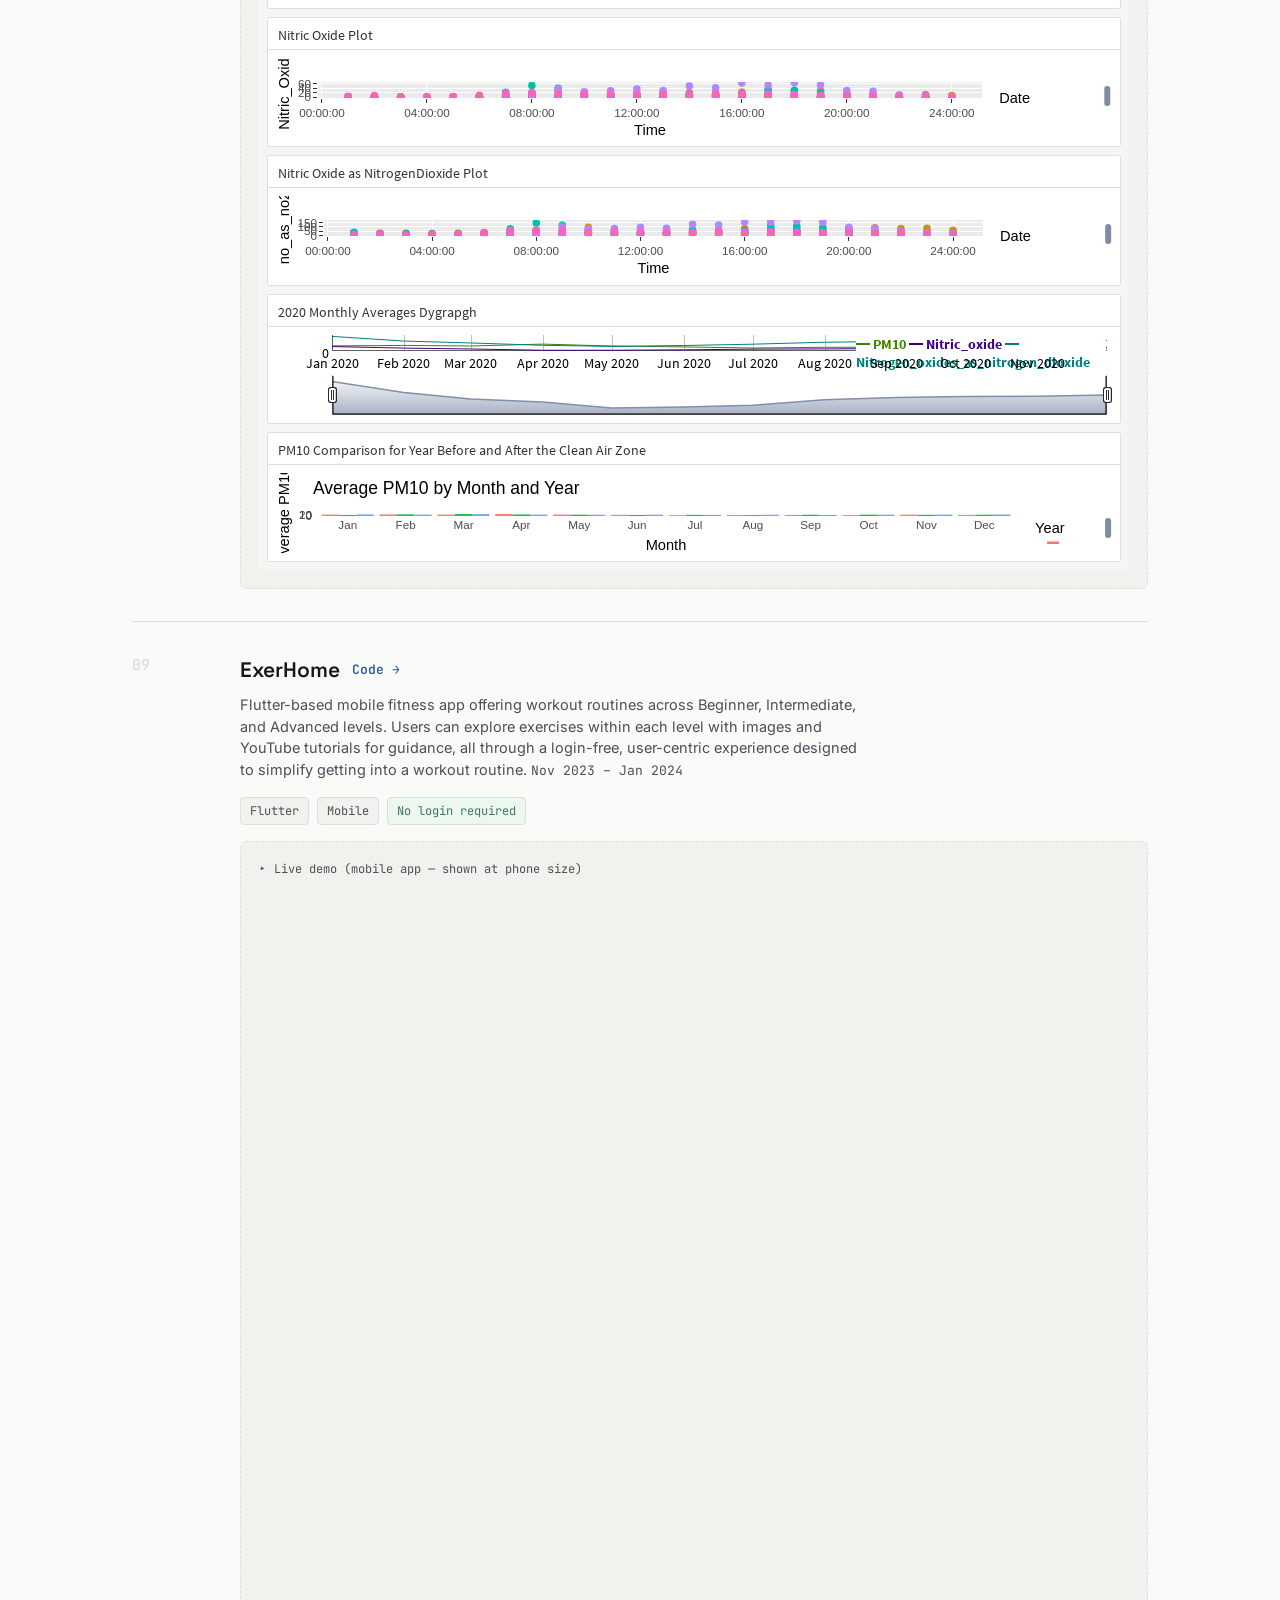
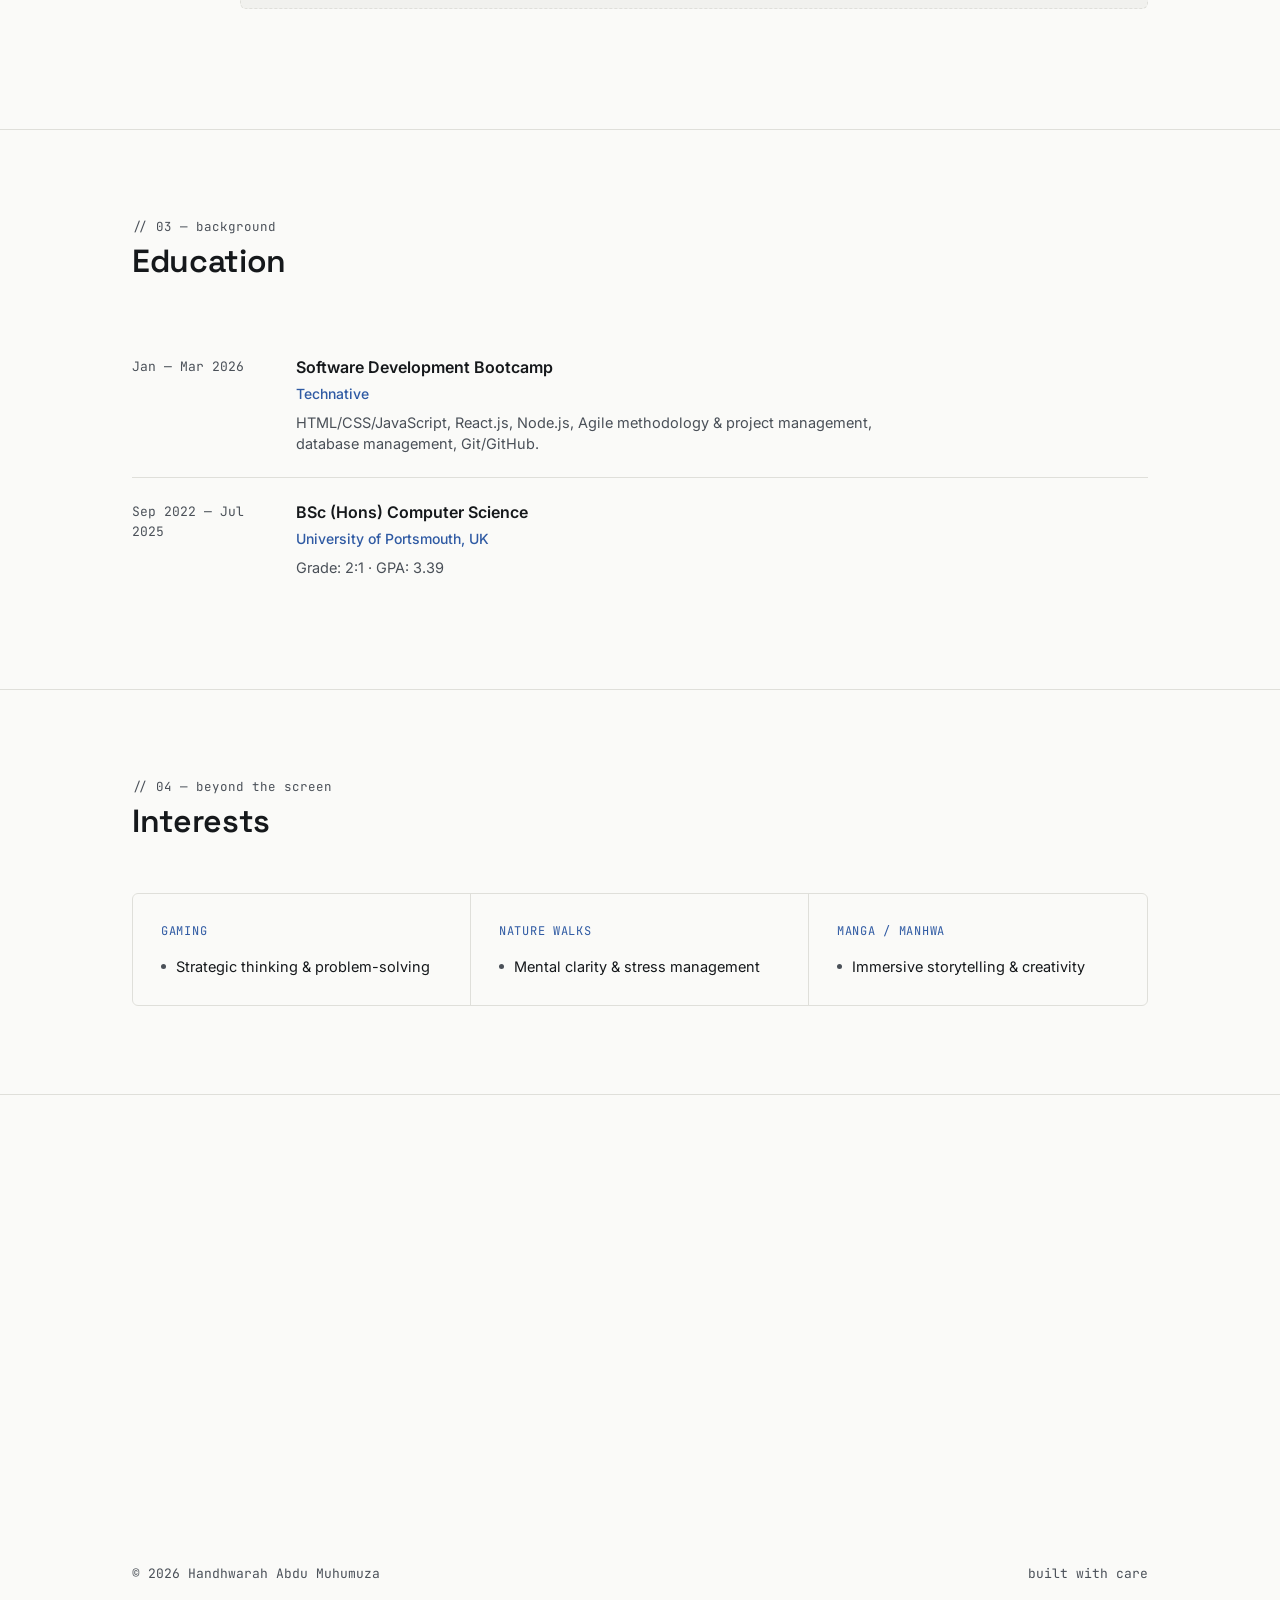
==== commit 748ffa89: "added new project and iframe for dashboard" ====
--- a/index.html
+++ b/index.html
@@ -149,6 +149,43 @@
           <div class="project reveal">
             <div class="project-index">00</div>
             <div class="project-main">
+              <h3>NYC Taxi Trip Data Analysis (2019–2021)</h3>
+              <div class="project-desc">
+                Built an end-to-end analytics pipeline for New York City taxi
+                trip data spanning 2019–2021: sourced raw trip data, transformed
+                and cleaned it with dbt, loaded it into BigQuery, and built an
+                interactive Looker Studio dashboard covering total trips
+                recorded, trip volume by service type, service type
+                distribution, trips per pickup zone, and trips by month and
+                year.
+                <span
+                  class="mono"
+                  style="color: var(--ink-soft); font-size: 13px"
+                  >2026</span
+                >
+              </div>
+              <div class="project-meta">
+                <span class="chip">BigQuery</span>
+                <span class="chip">dbt</span>
+                <span class="chip">SQL</span>
+                <span class="chip">Looker Studio</span>
+                <span class="metric">End-to-end ETL pipeline</span>
+              </div>
+              <div class="demo-slot">
+                <div class="demo-label">Live dashboard</div>
+                <iframe
+                  src="https://datastudio.google.com/embed/reporting/afbf486d-e646-4cab-bdb5-338a74d74ee0/page/Q1z6F"
+                  style="height: 450px; margin-top: 12px"
+                  title="NYC Taxi Trip Data Analysis dashboard"
+                  allowfullscreen
+                  sandbox="allow-storage-access-by-user-activation allow-scripts allow-same-origin allow-popups allow-popups-to-escape-sandbox"
+                ></iframe>
+              </div>
+            </div>
+          </div>
+          <div class="project reveal">
+            <div class="project-index">01</div>
+            <div class="project-main">
               <h3>
                 HikeSpace
                 <span class="project-links"
@@ -190,7 +227,7 @@
             </div>
           </div>
           <div class="project reveal">
-            <div class="project-index">01</div>
+            <div class="project-index">02</div>
             <div class="project-main">
               <h3>
                 Chef Claude
@@ -235,7 +272,7 @@
             </div>
           </div>
           <div class="project reveal">
-            <div class="project-index">02</div>
+            <div class="project-index">03</div>
             <div class="project-main">
               <h3>
                 Melbourne Housing Project
@@ -301,7 +338,7 @@
             </div>
           </div>
           <div class="project reveal">
-            <div class="project-index">03</div>
+            <div class="project-index">04</div>
             <div class="project-main">
               <h3>
                 Alumni Data Management App
@@ -343,7 +380,7 @@
             </div>
           </div>
           <div class="project reveal">
-            <div class="project-index">04</div>
+            <div class="project-index">05</div>
             <div class="project-main">
               <h3>
                 Tior Games
@@ -429,7 +466,7 @@
             </div>
           </div>
           <div class="project reveal">
-            <div class="project-index">05</div>
+            <div class="project-index">06</div>
             <div class="project-main">
               <h3>
                 SmartClick Data Warehouse
@@ -525,7 +562,7 @@
             </div>
           </div>
           <div class="project reveal">
-            <div class="project-index">06</div>
+            <div class="project-index">07</div>
             <div class="project-main">
               <h3>
                 Tutor App
@@ -566,7 +603,7 @@
             </div>
           </div>
           <div class="project reveal">
-            <div class="project-index">07</div>
+            <div class="project-index">08</div>
             <div class="project-main">
               <h3>
                 Clean Air Zone Data Analysis
@@ -619,7 +656,7 @@
             </div>
           </div>
           <div class="project reveal">
-            <div class="project-index">08</div>
+            <div class="project-index">09</div>
             <div class="project-main">
               <h3>
                 ExerHome
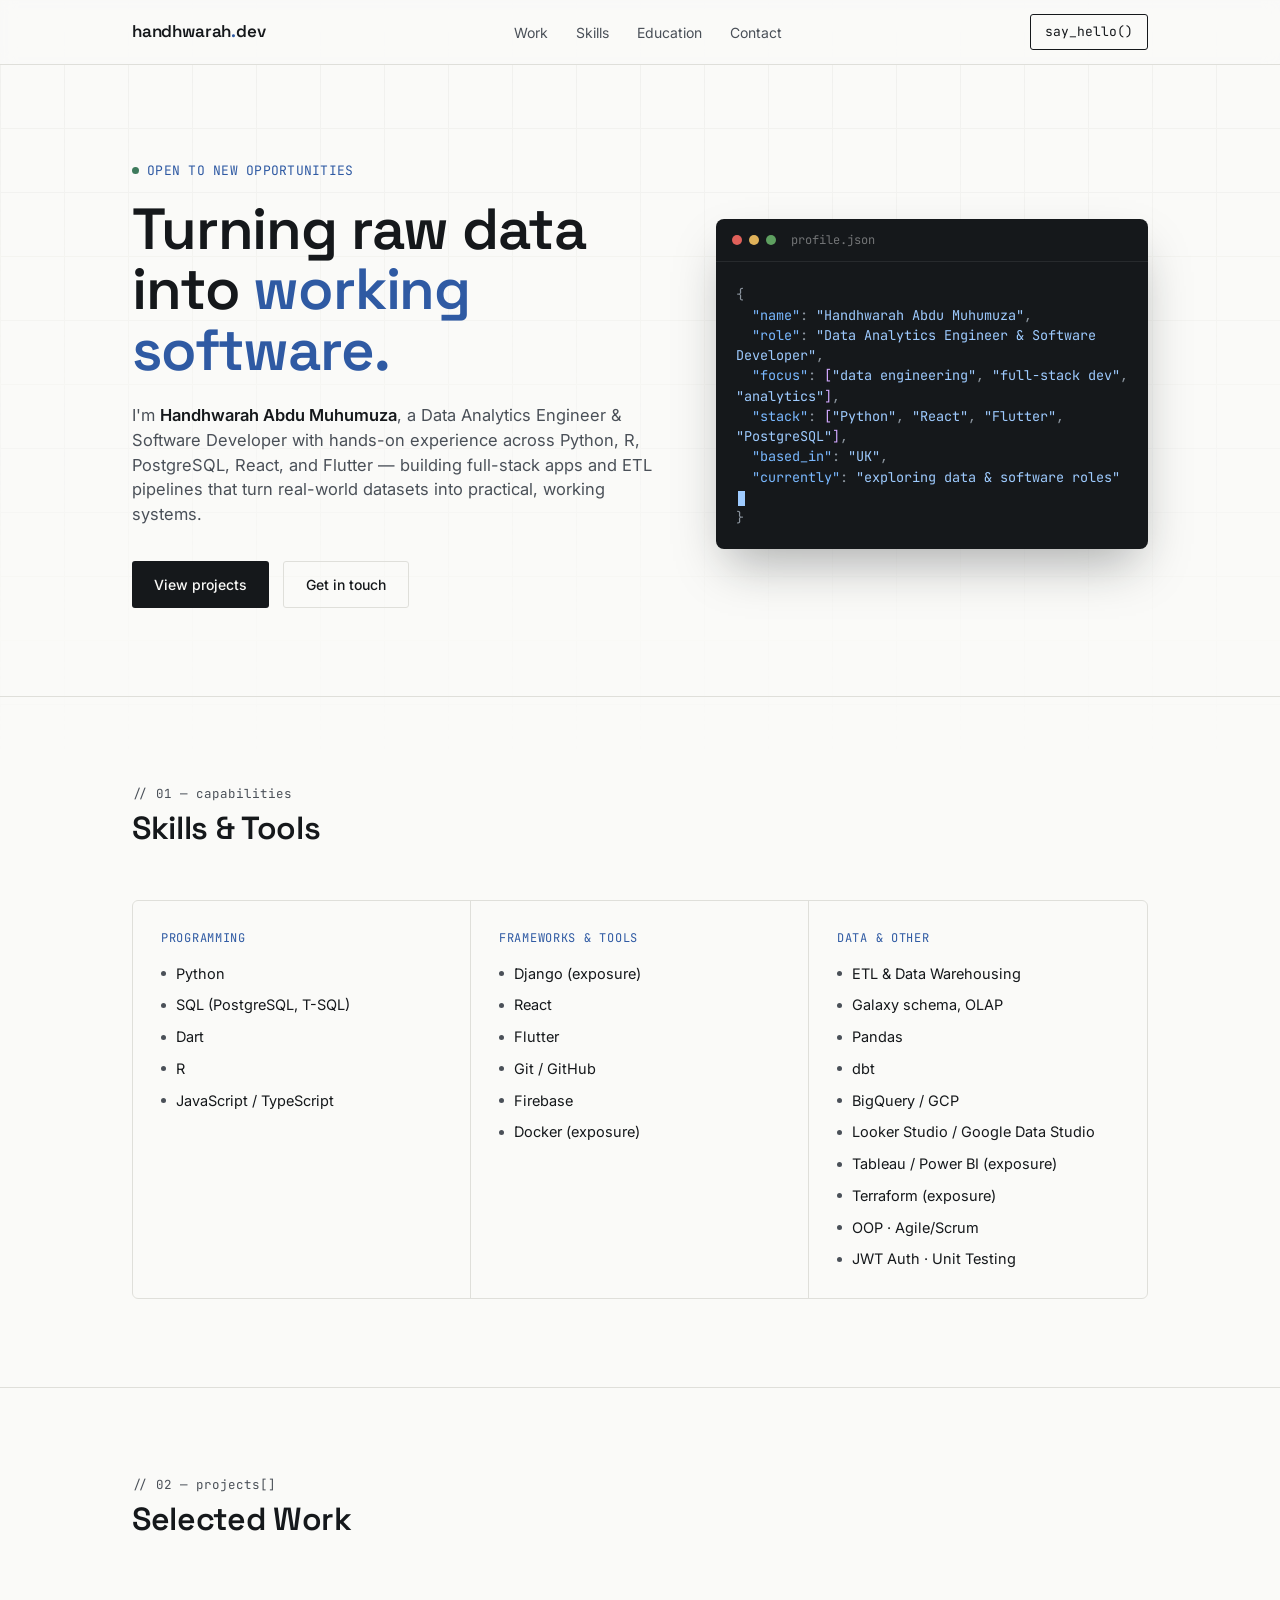
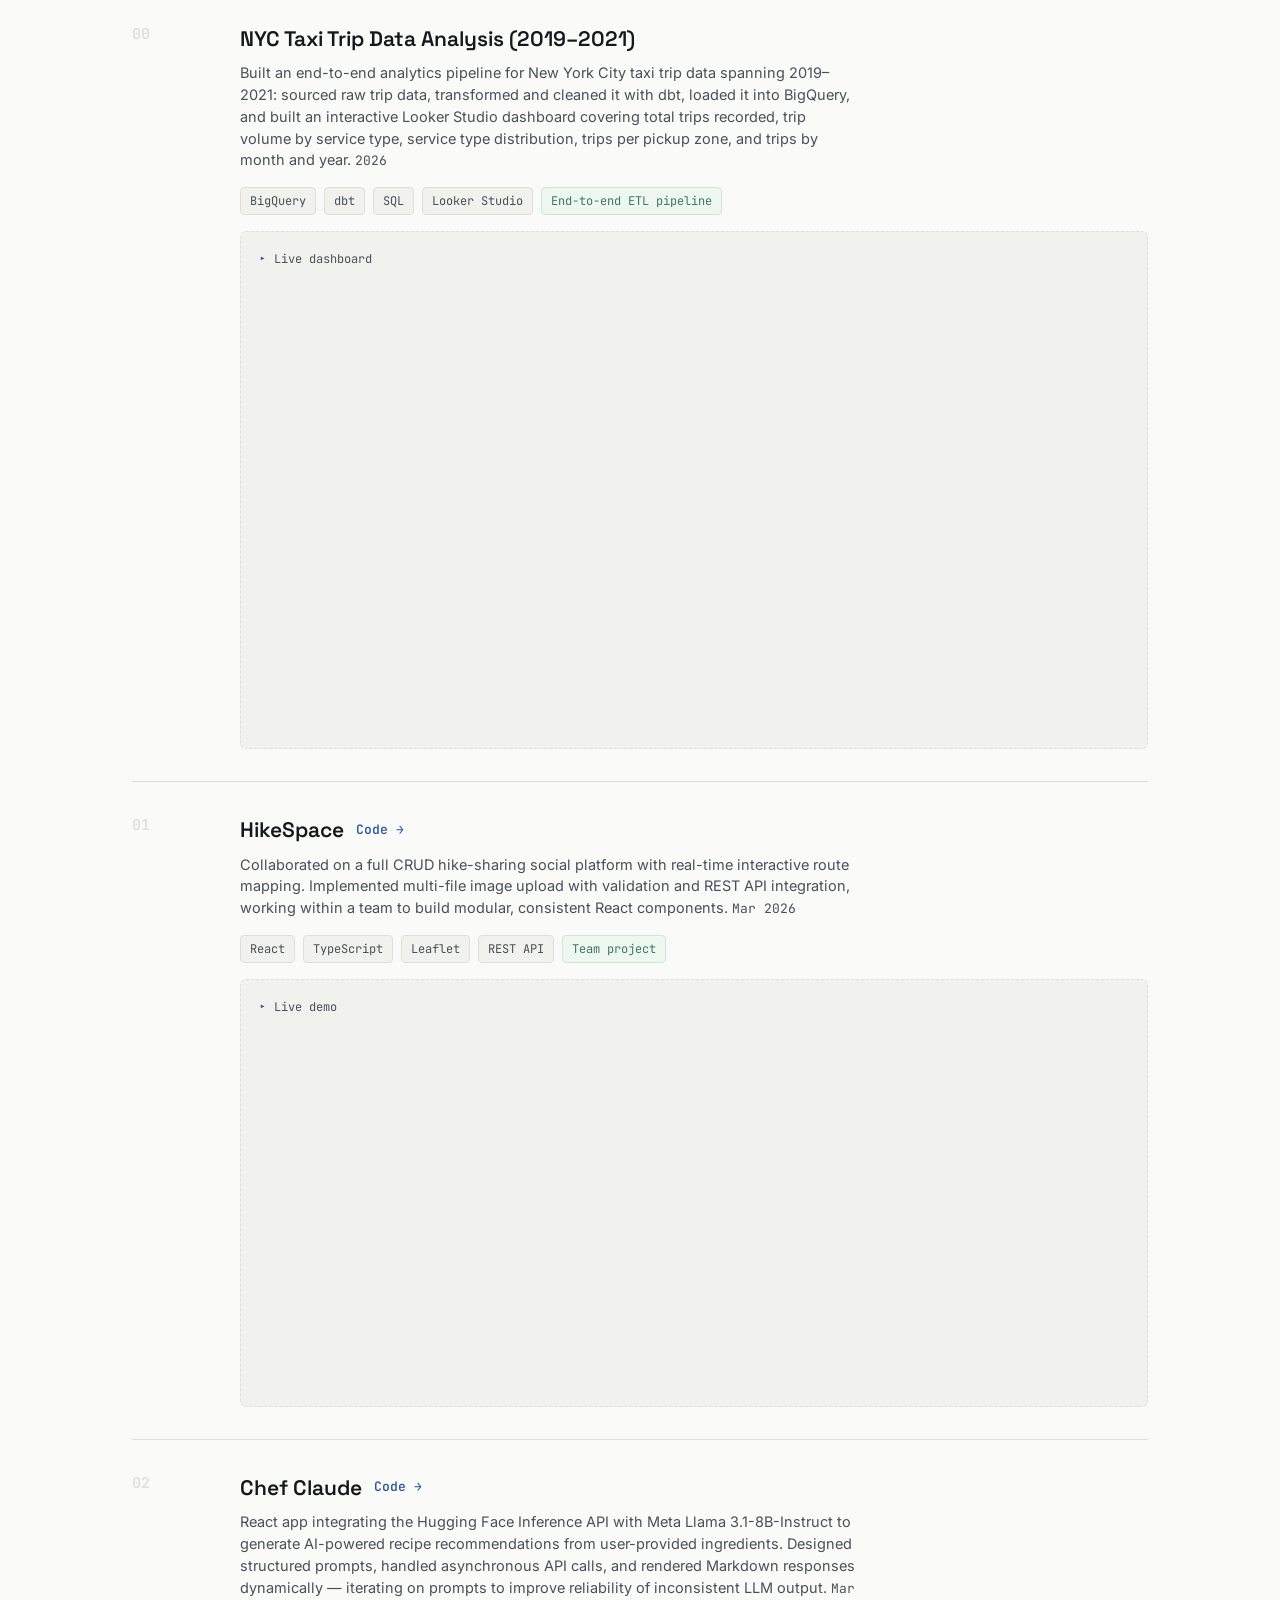
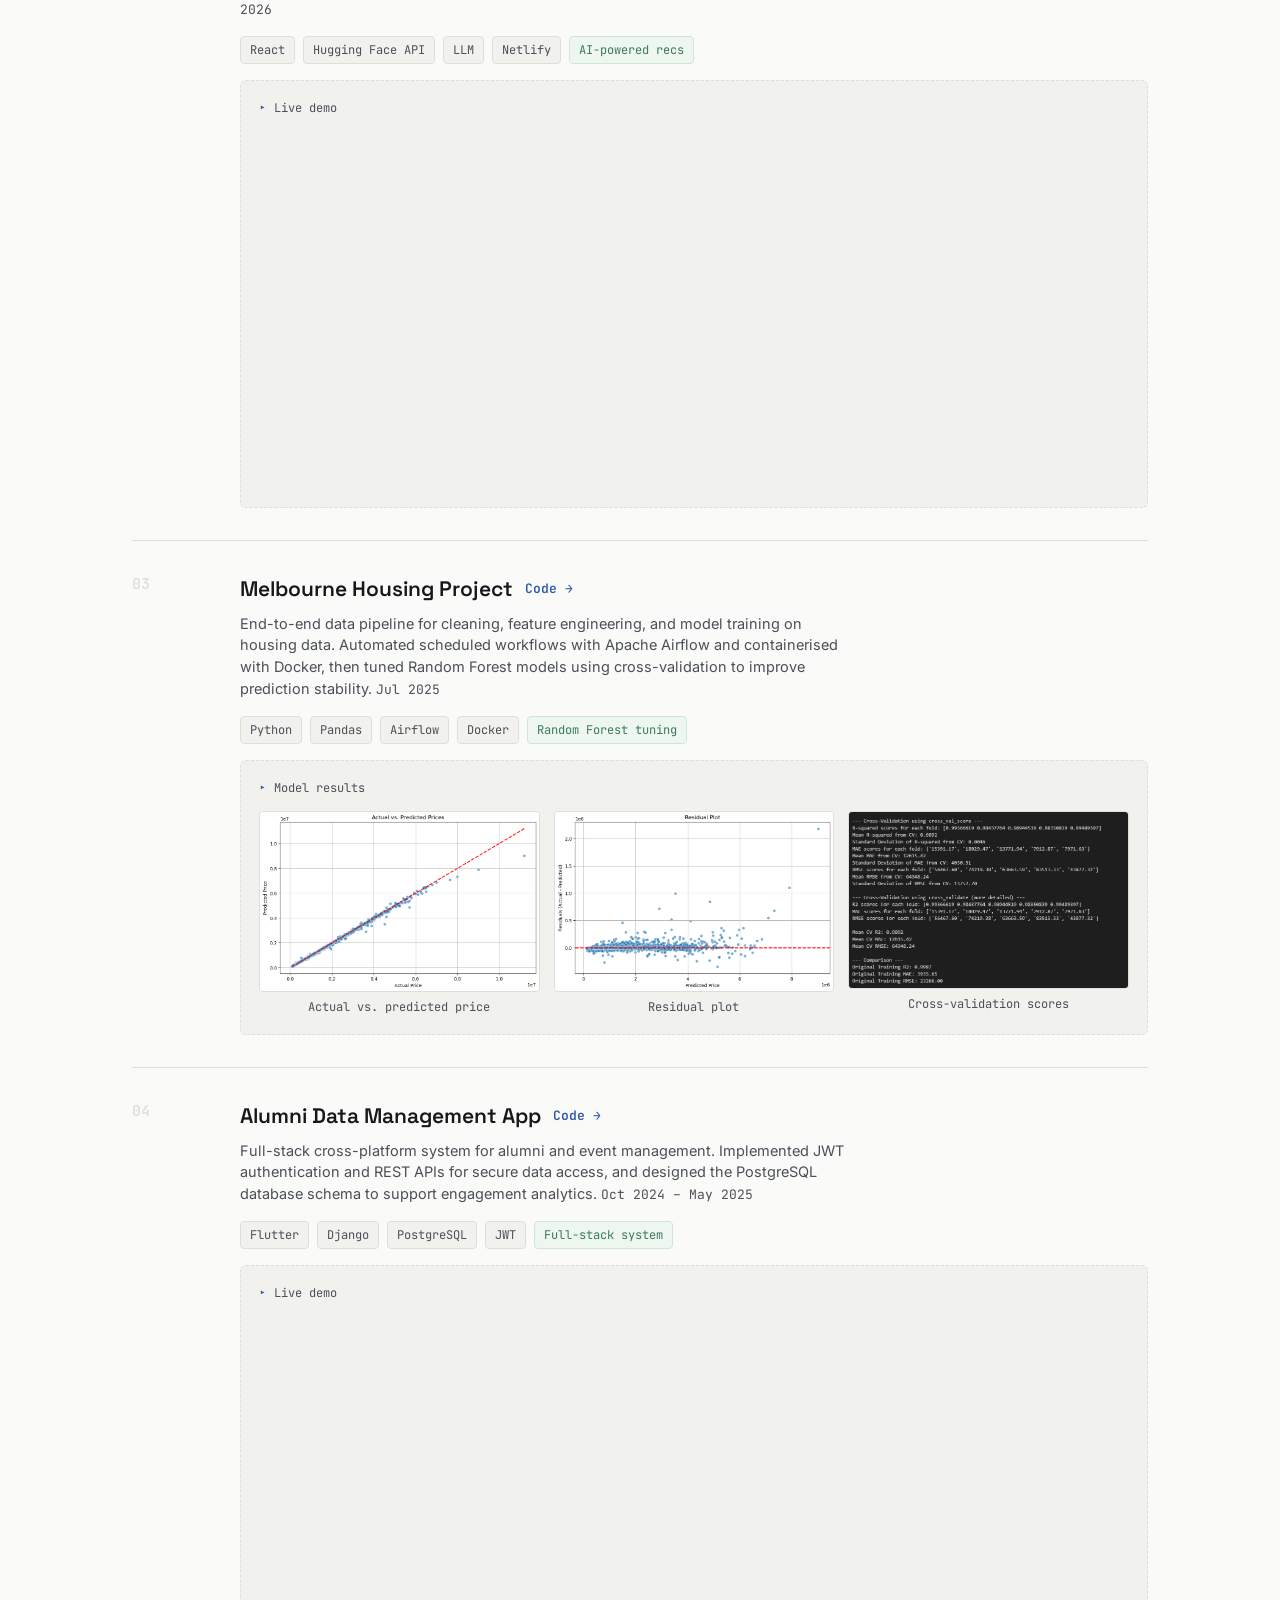
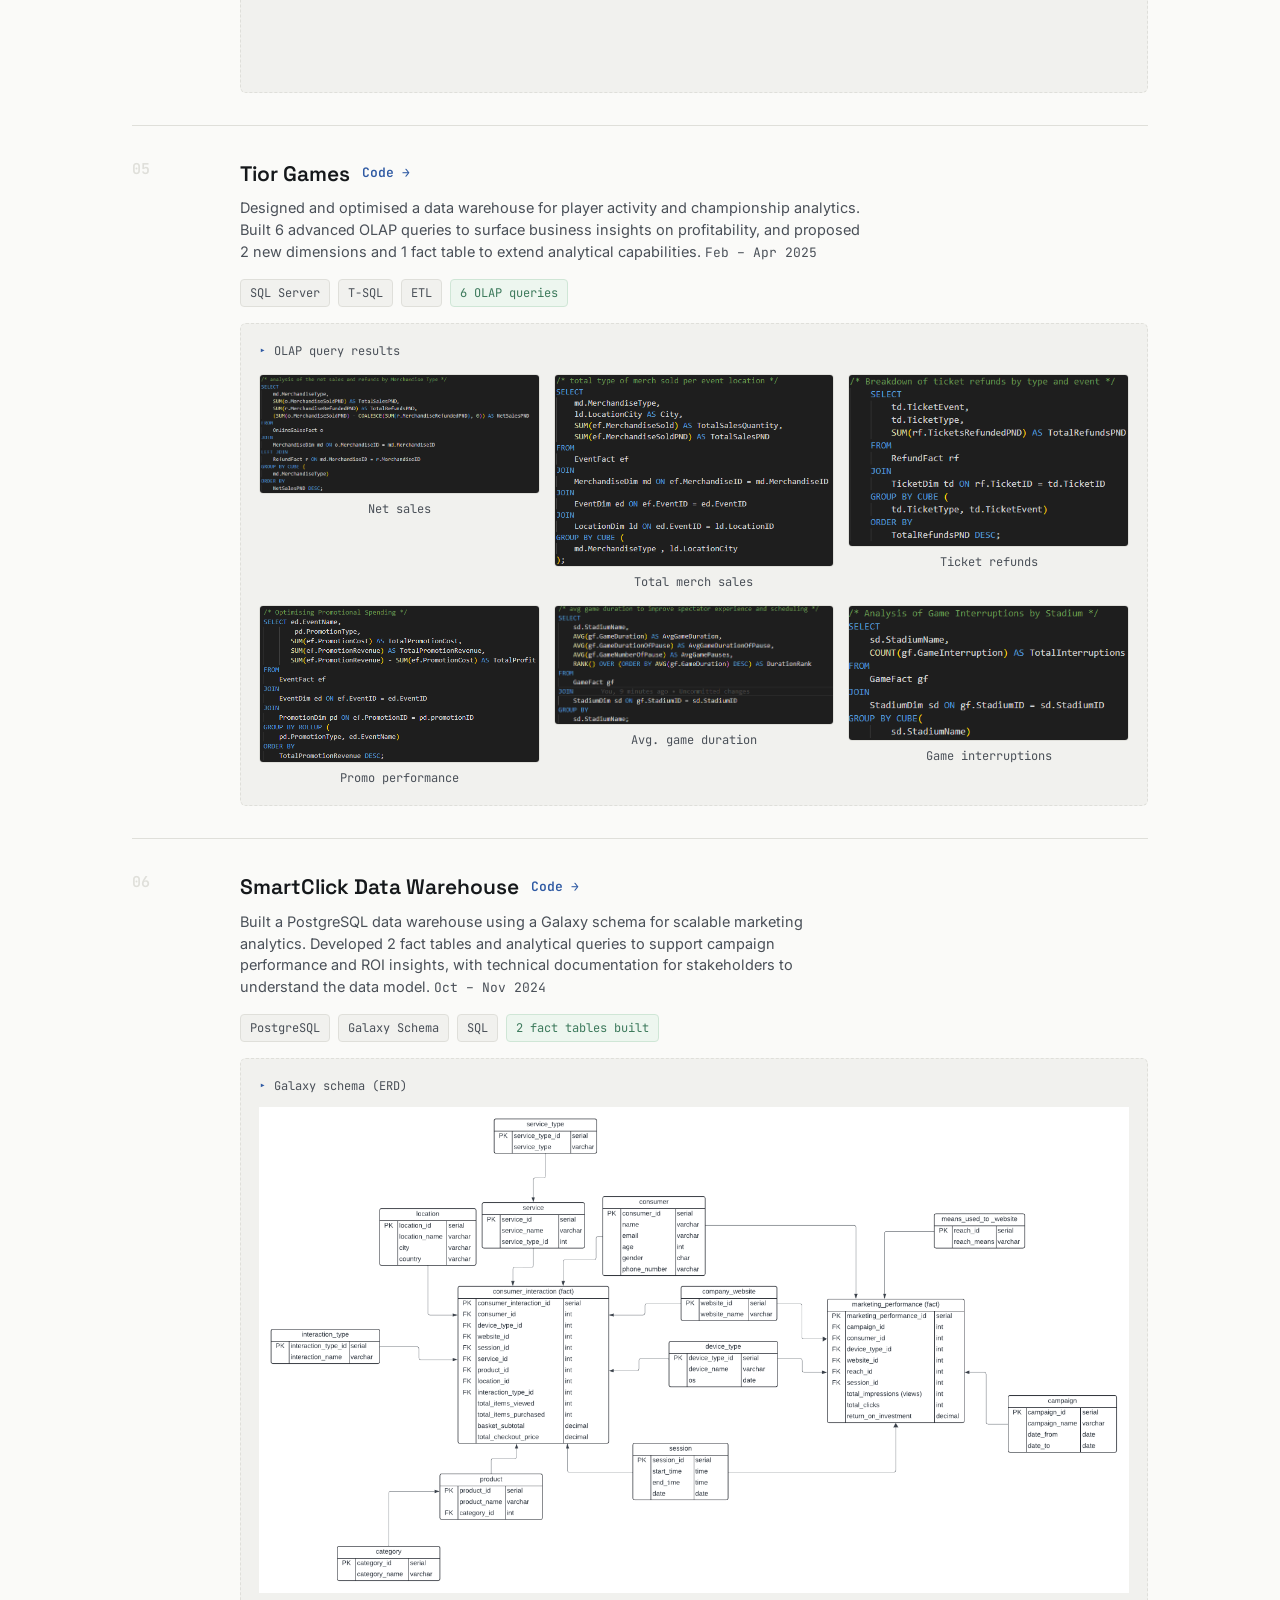
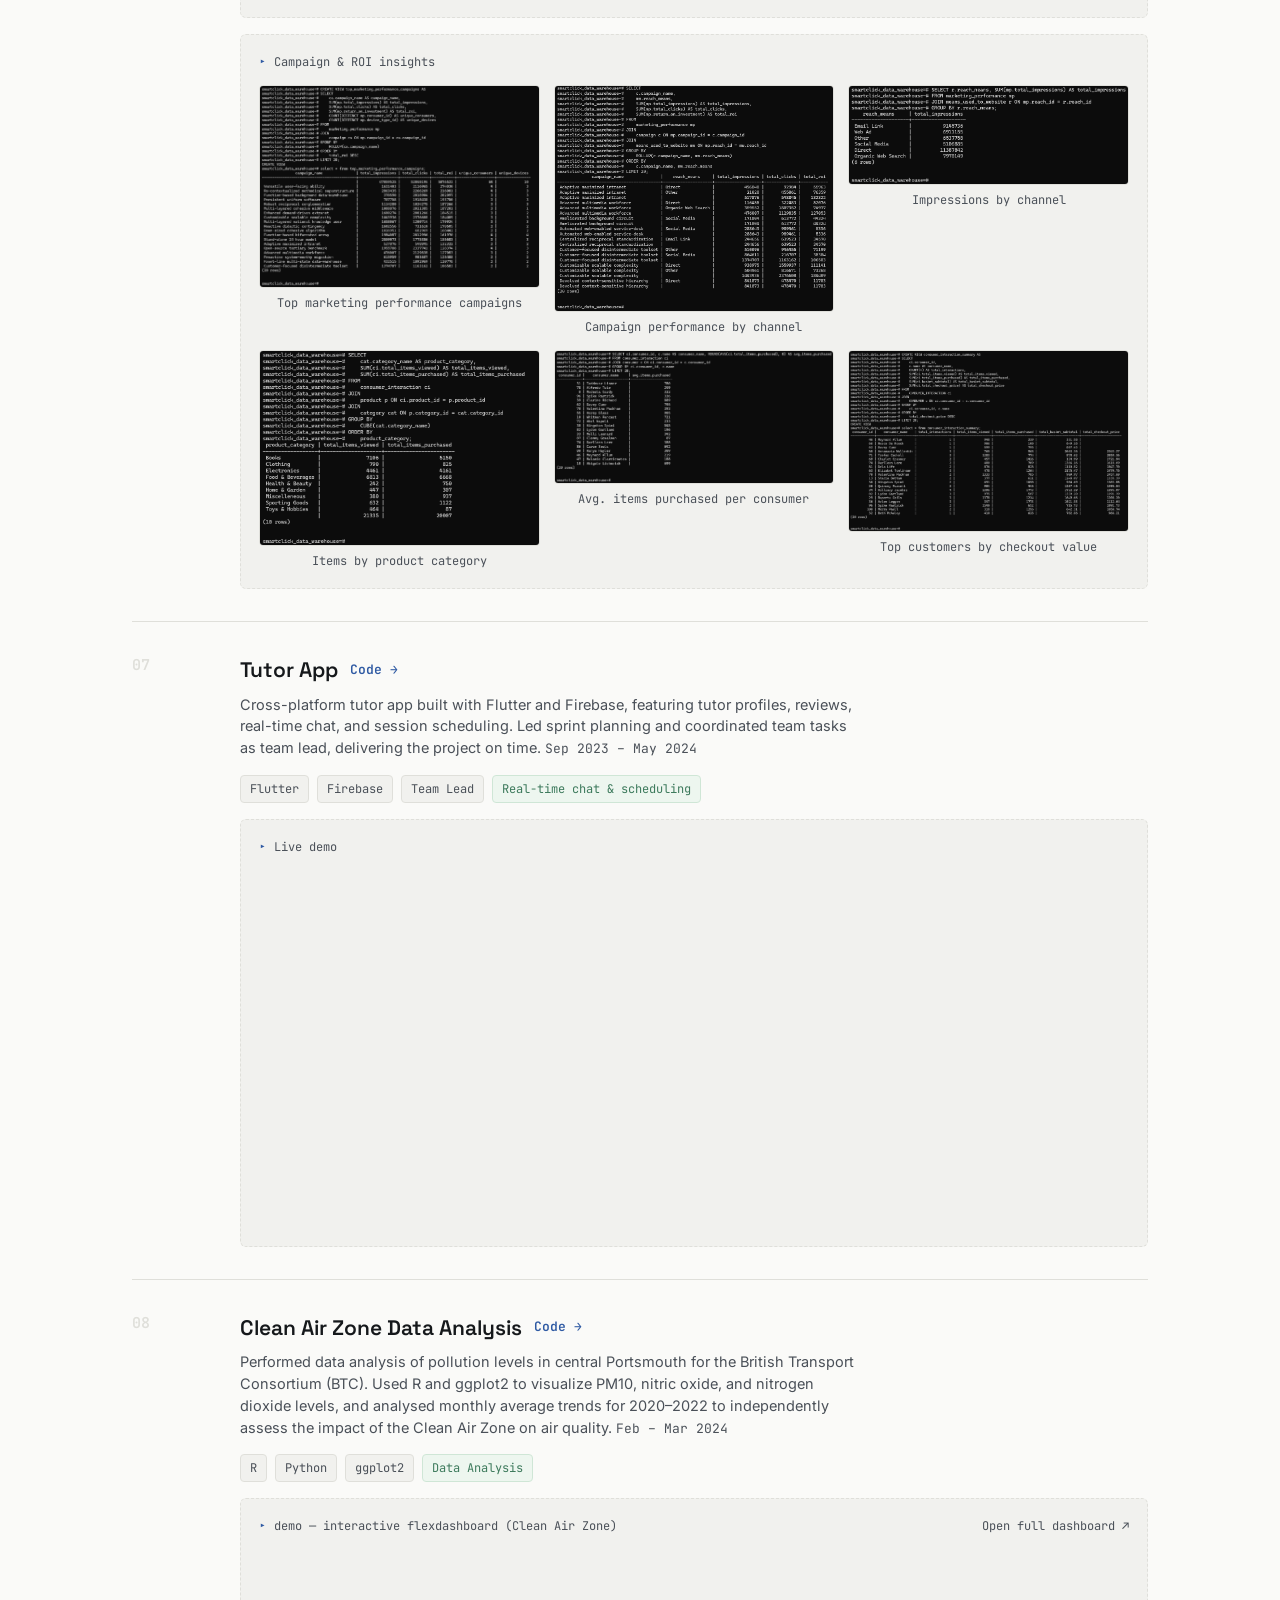
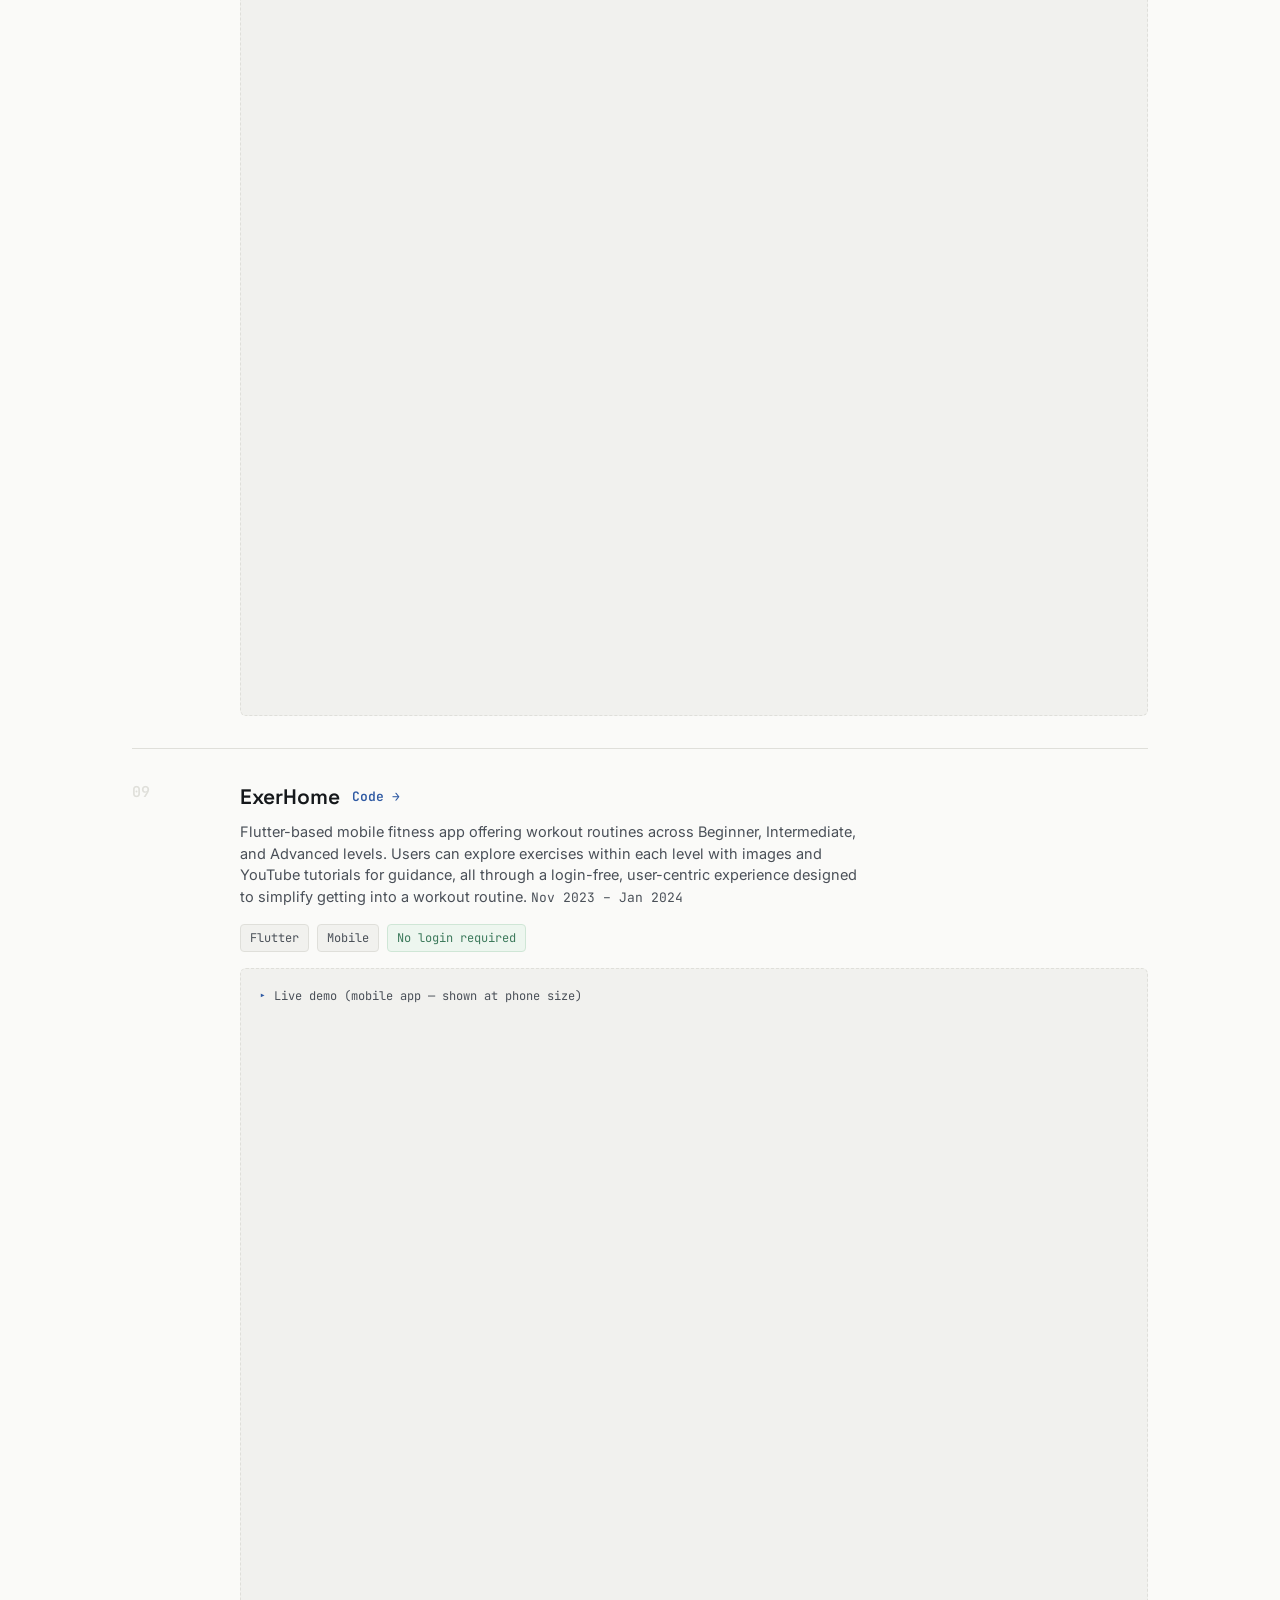
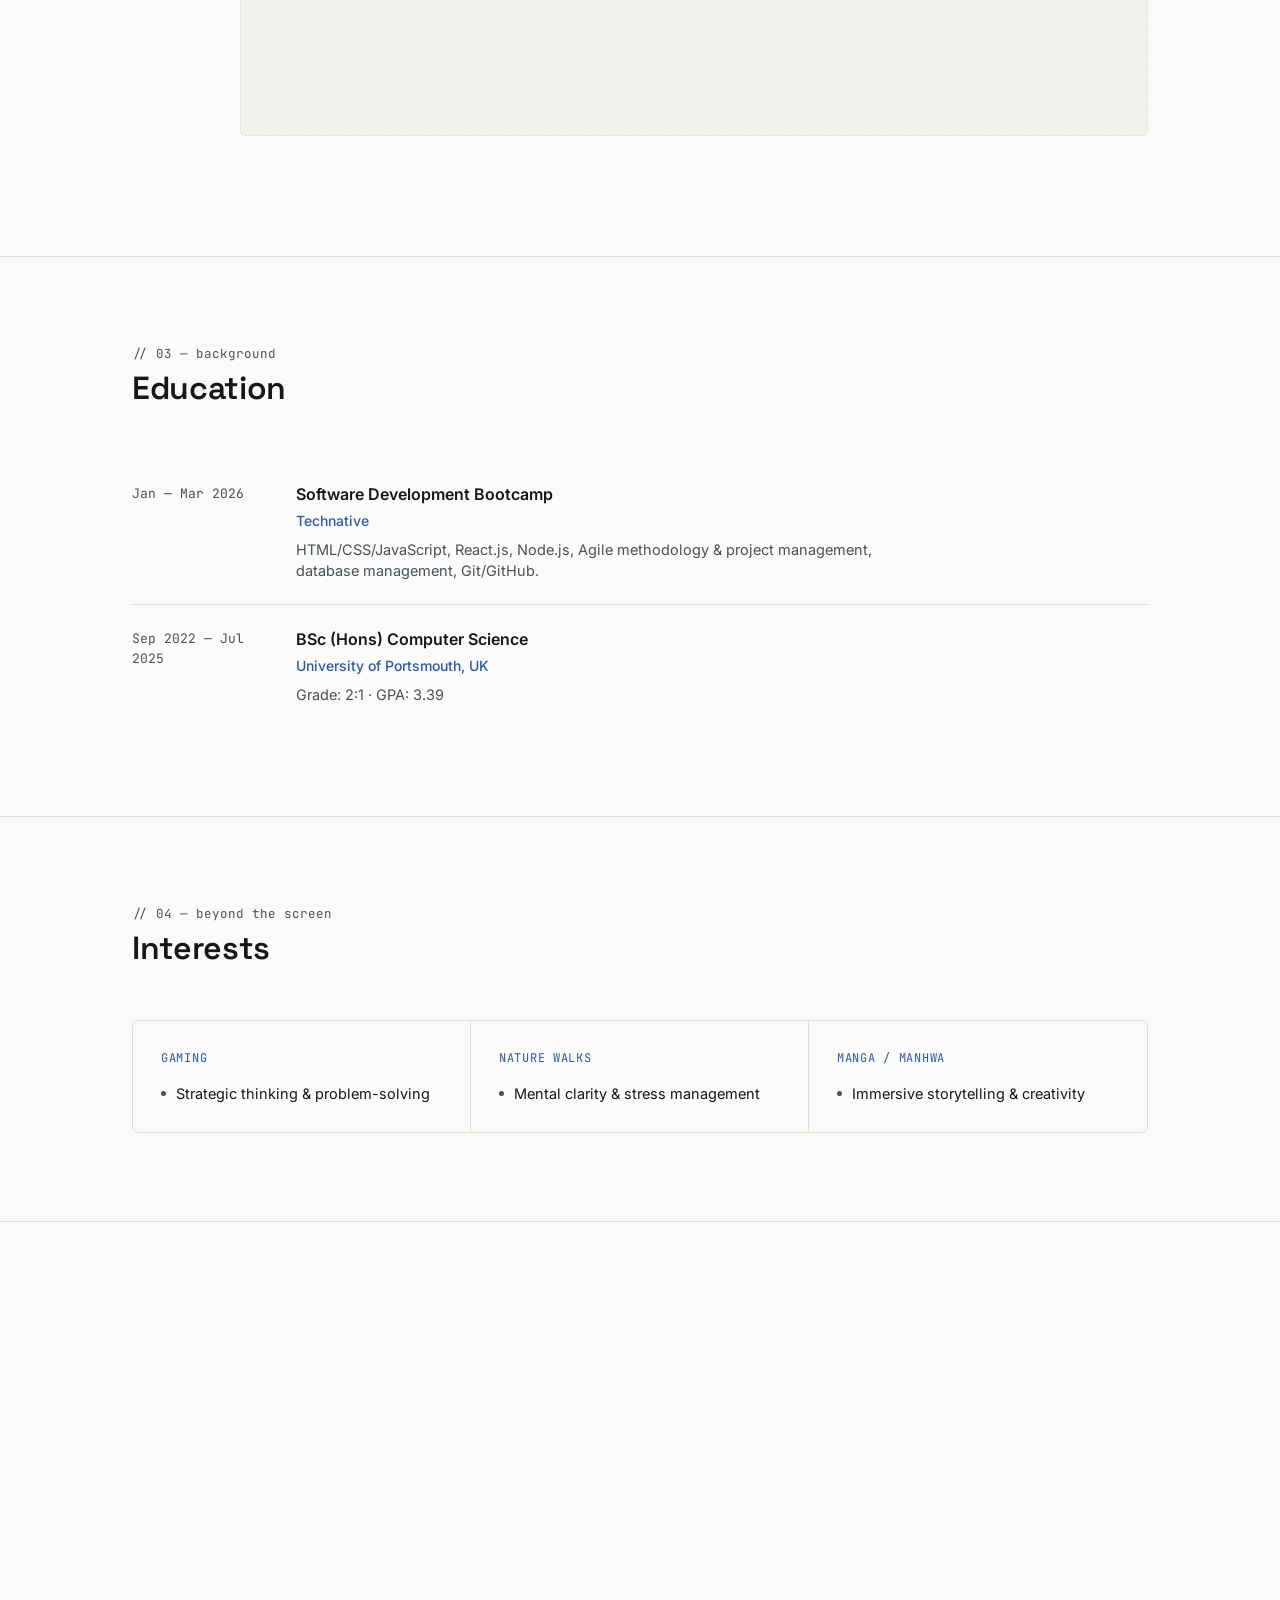
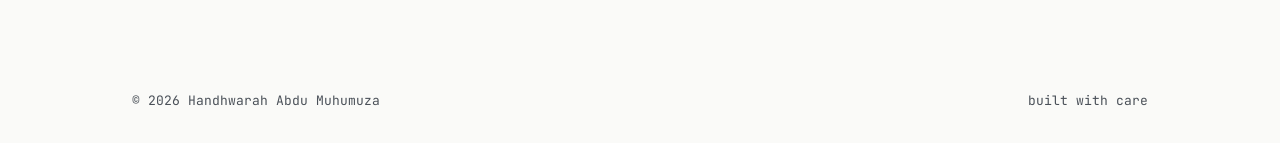
==== commit fc2ad2f3: "added recently acquired skills" ====
--- a/index.html
+++ b/index.html
@@ -113,7 +113,7 @@
           <div class="skill-col">
             <div class="skill-col-title">Frameworks &amp; Tools</div>
             <ul class="skill-list">
-              <li>Django</li>
+              <li>Django (exposure)</li>
               <li>React</li>
               <li>Flutter</li>
               <li>Git / GitHub</li>
@@ -127,7 +127,11 @@
               <li>ETL &amp; Data Warehousing</li>
               <li>Galaxy schema, OLAP</li>
               <li>Pandas</li>
+              <li>dbt</li>
+              <li>BigQuery / GCP</li>
+              <li>Looker Studio / Google Data Studio</li>
               <li>Tableau / Power BI (exposure)</li>
+              <li>Terraform (exposure)</li>
               <li>OOP · Agile/Scrum</li>
               <li>JWT Auth · Unit Testing</li>
             </ul>
@@ -687,7 +691,9 @@
                 <span class="metric">No login required</span>
               </div>
               <div class="demo-slot">
-                <div class="demo-label">Live demo (mobile app — shown at phone size)</div>
+                <div class="demo-label">
+                  Live demo (mobile app — shown at phone size)
+                </div>
                 <iframe
                   src="https://exerhome.netlify.app/"
                   style="
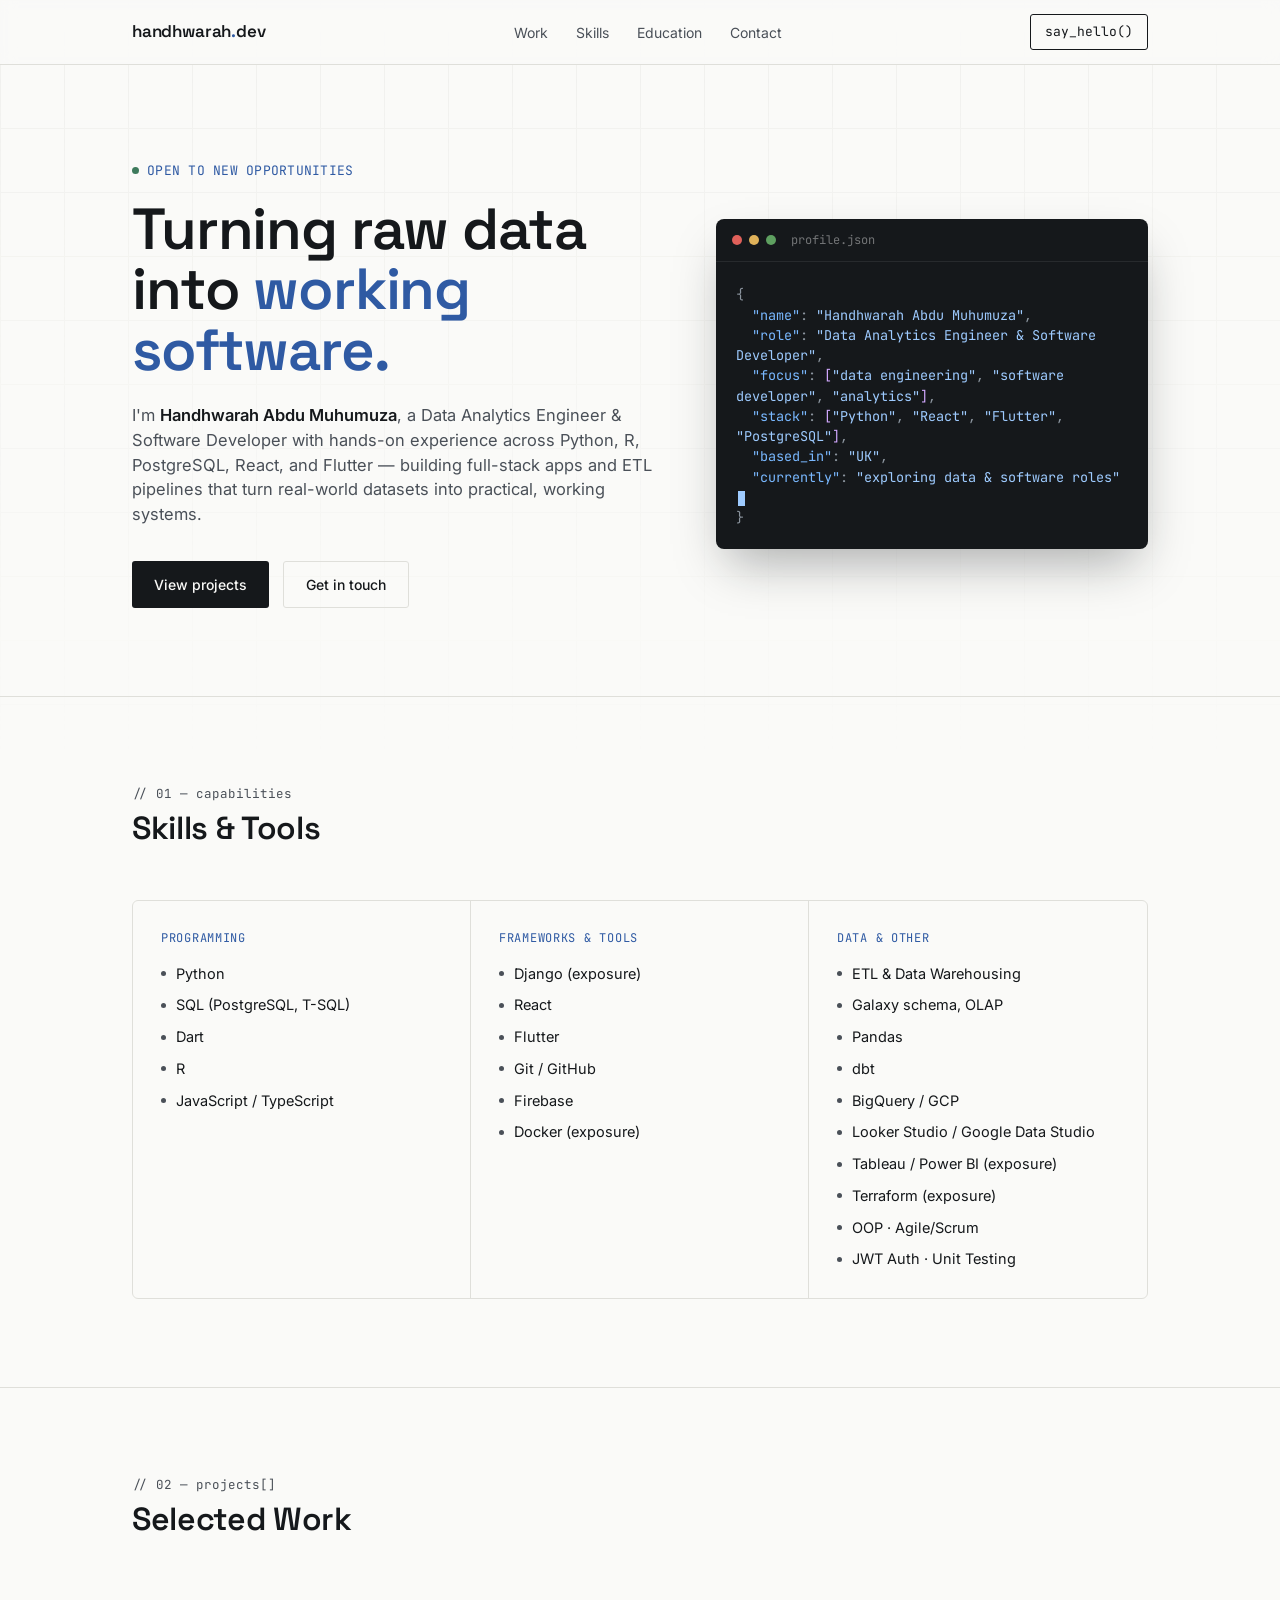
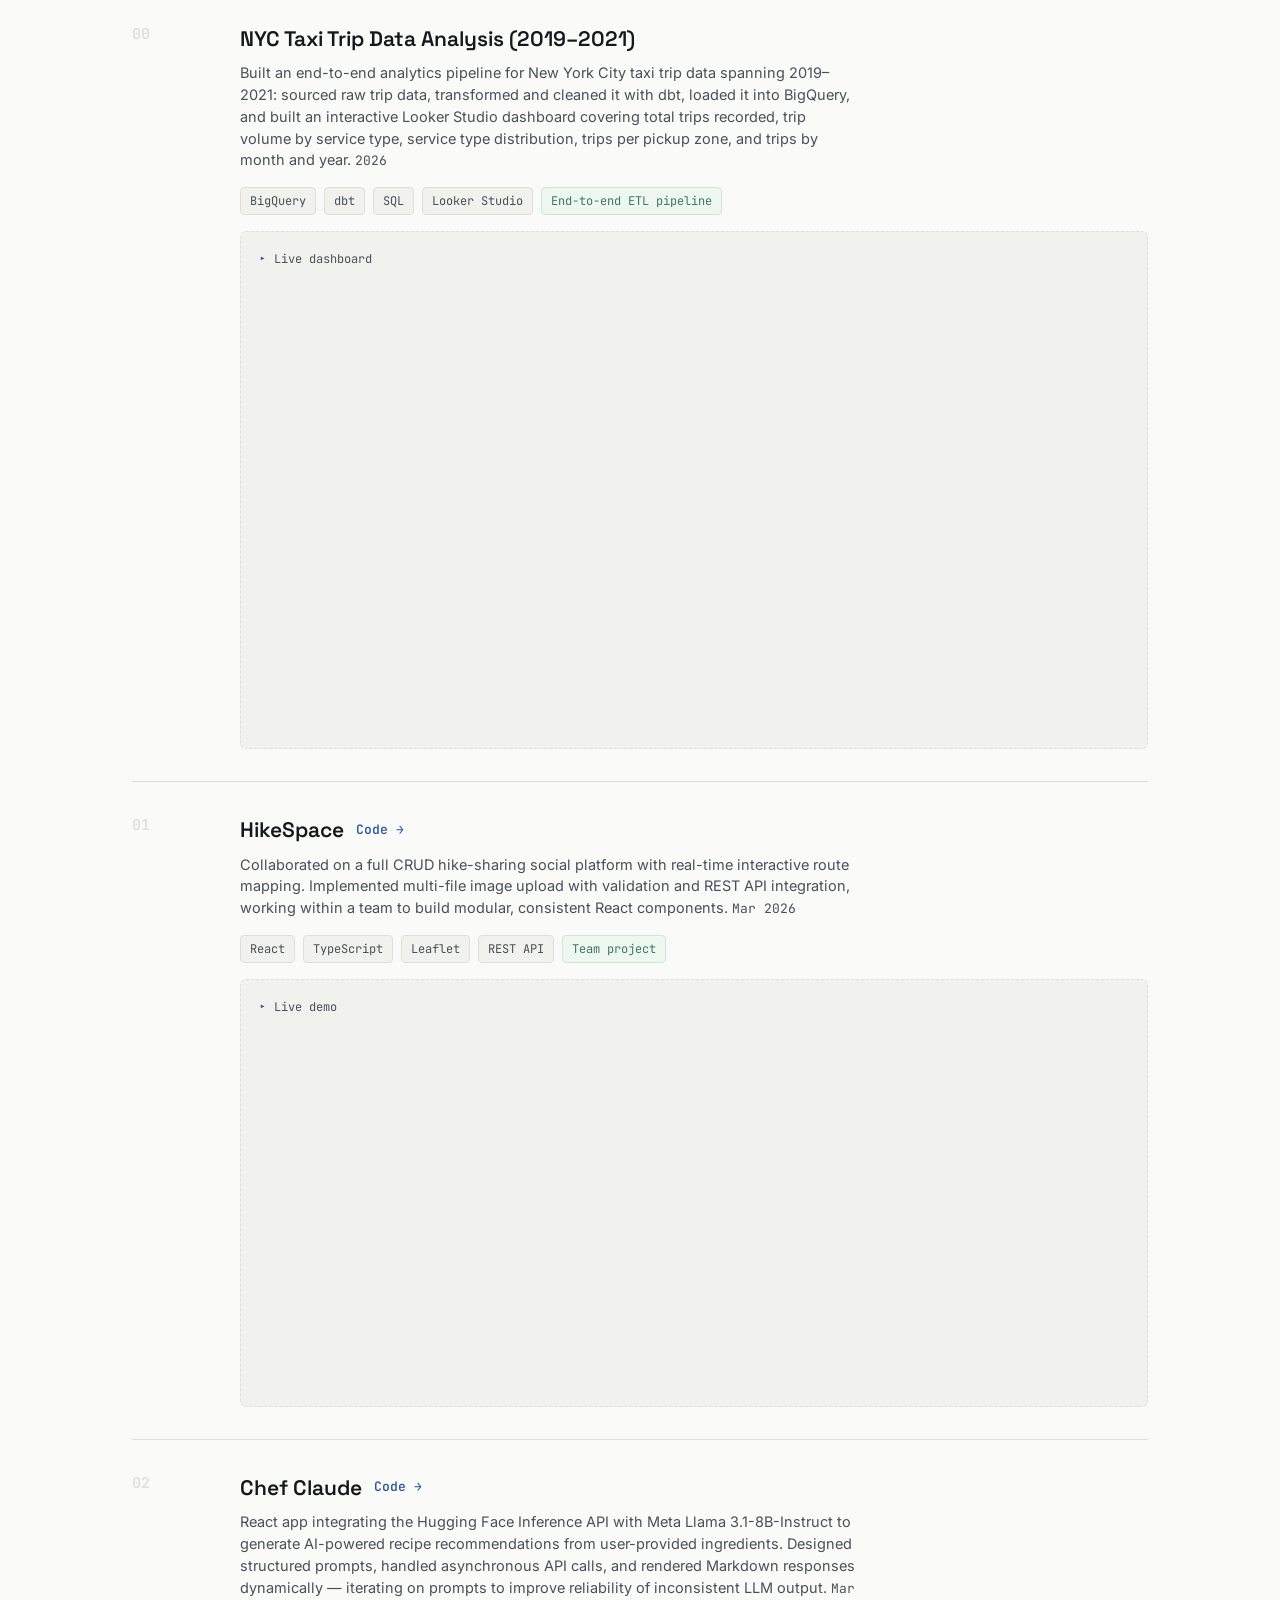
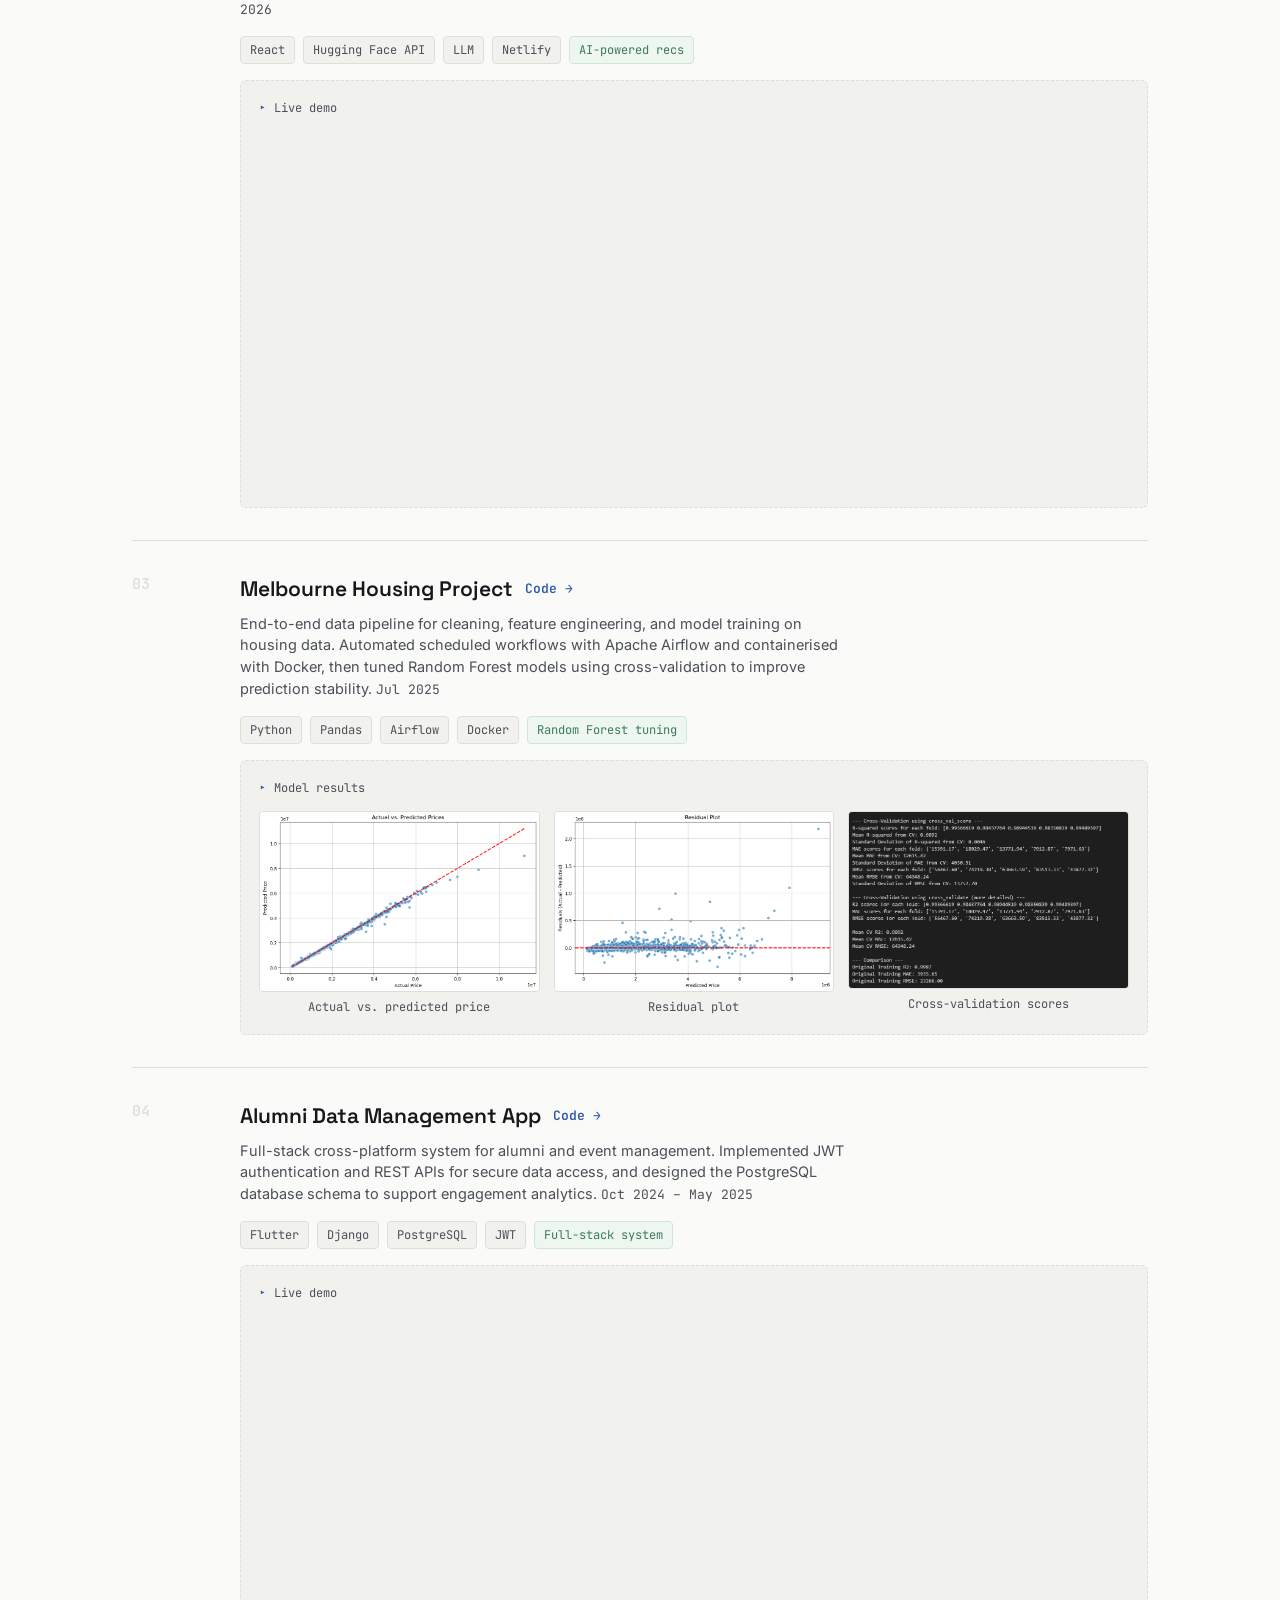
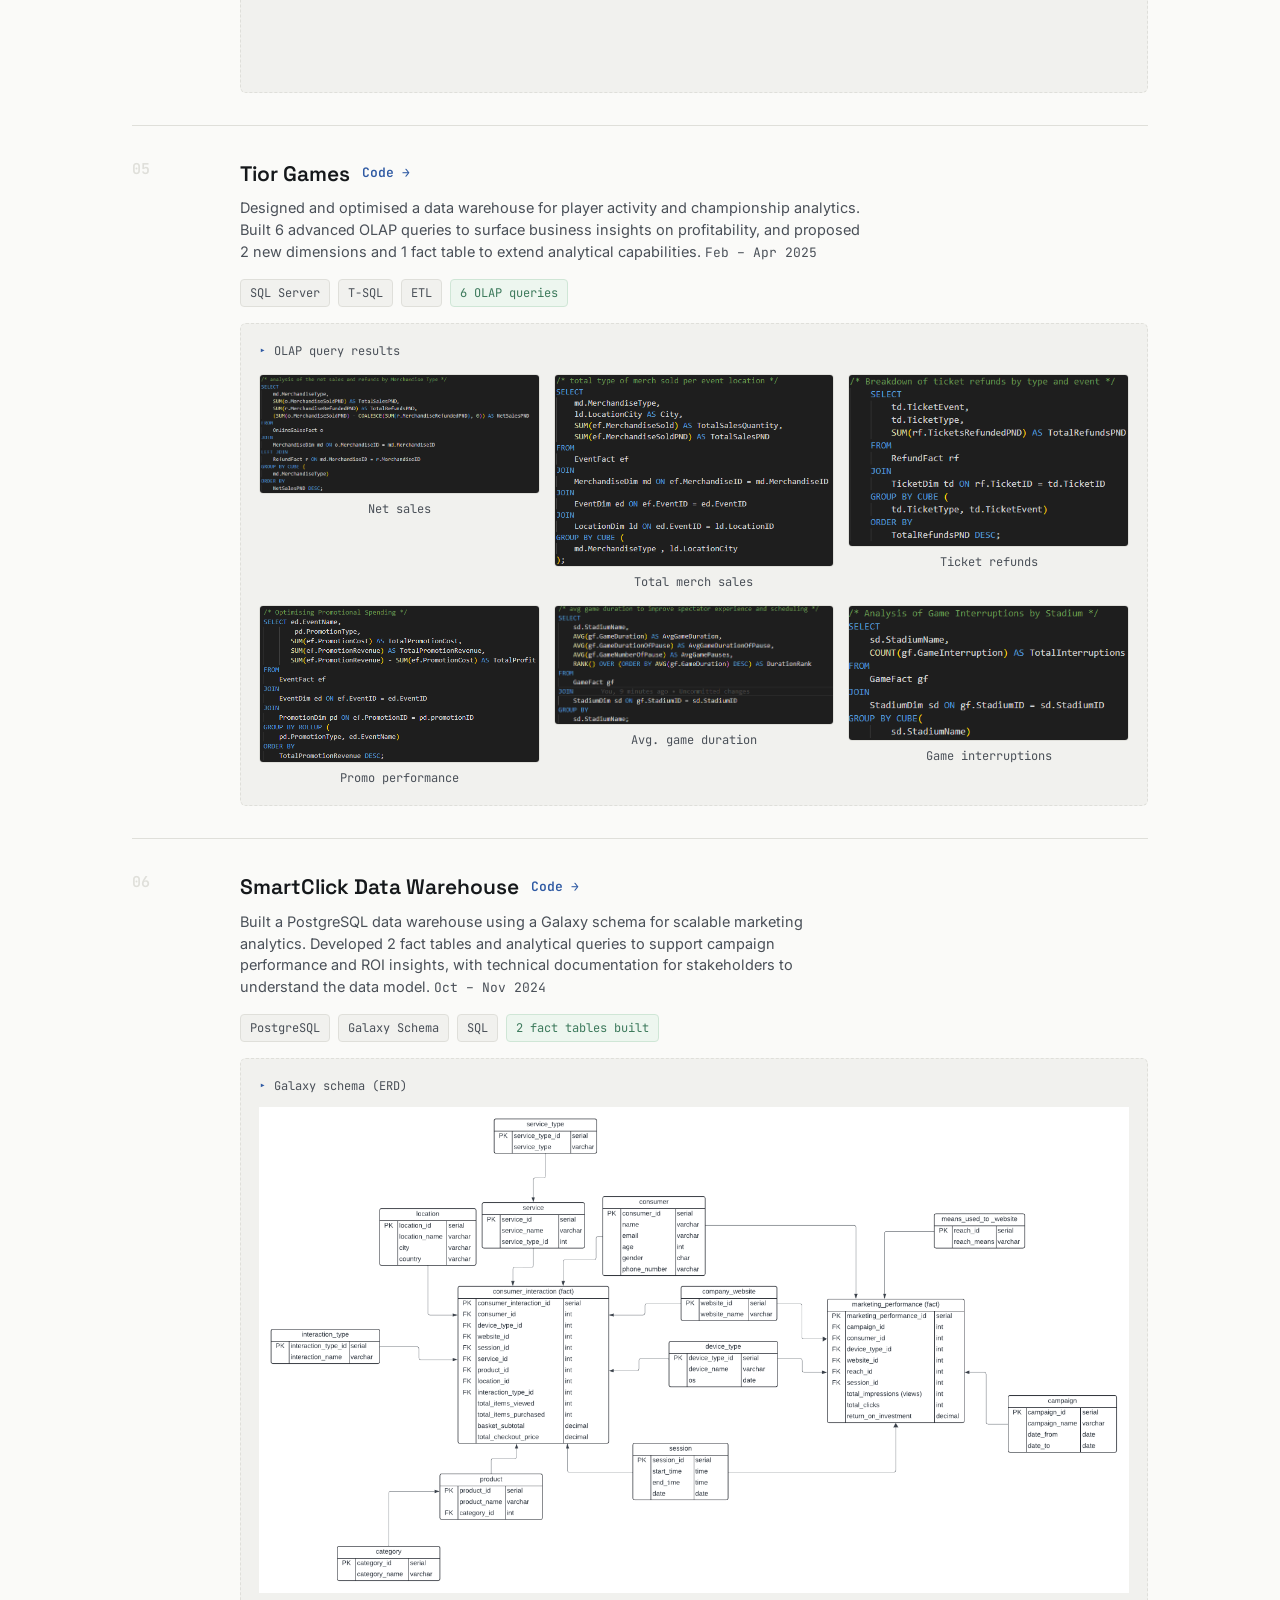
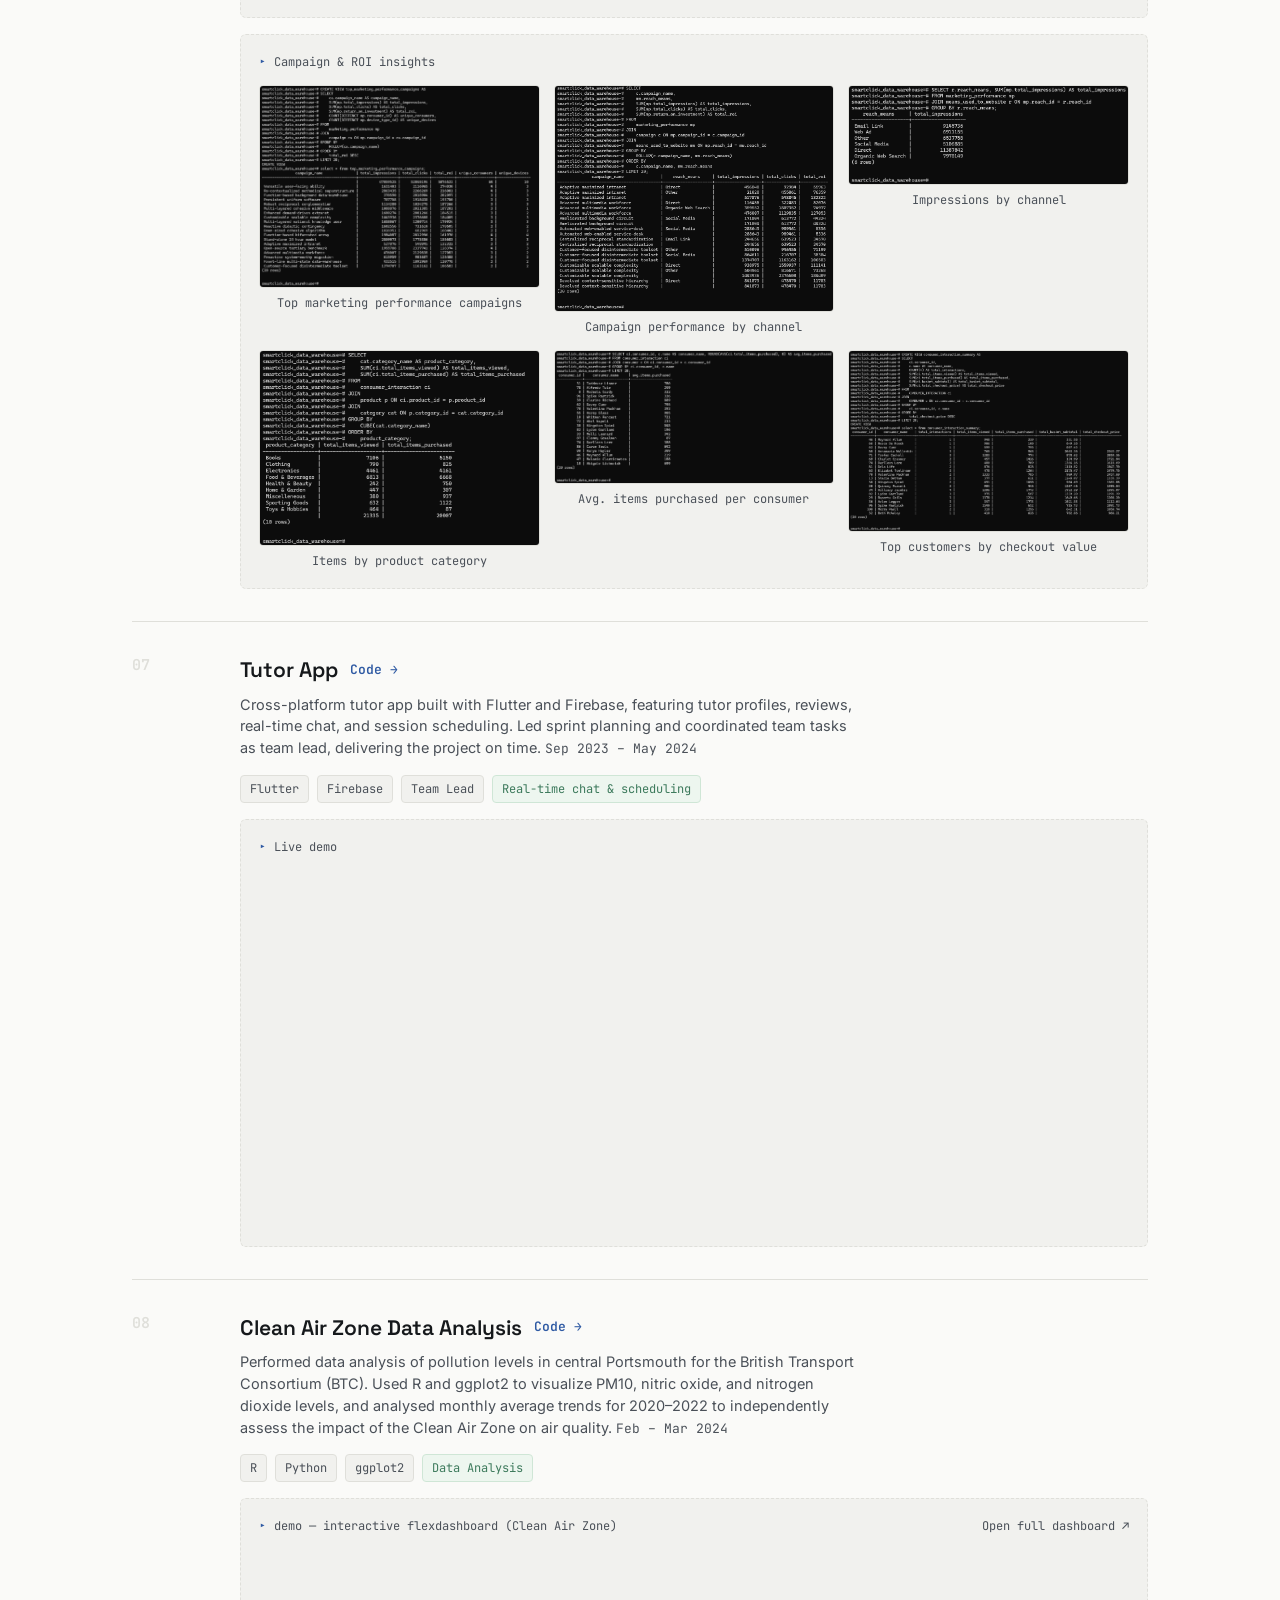
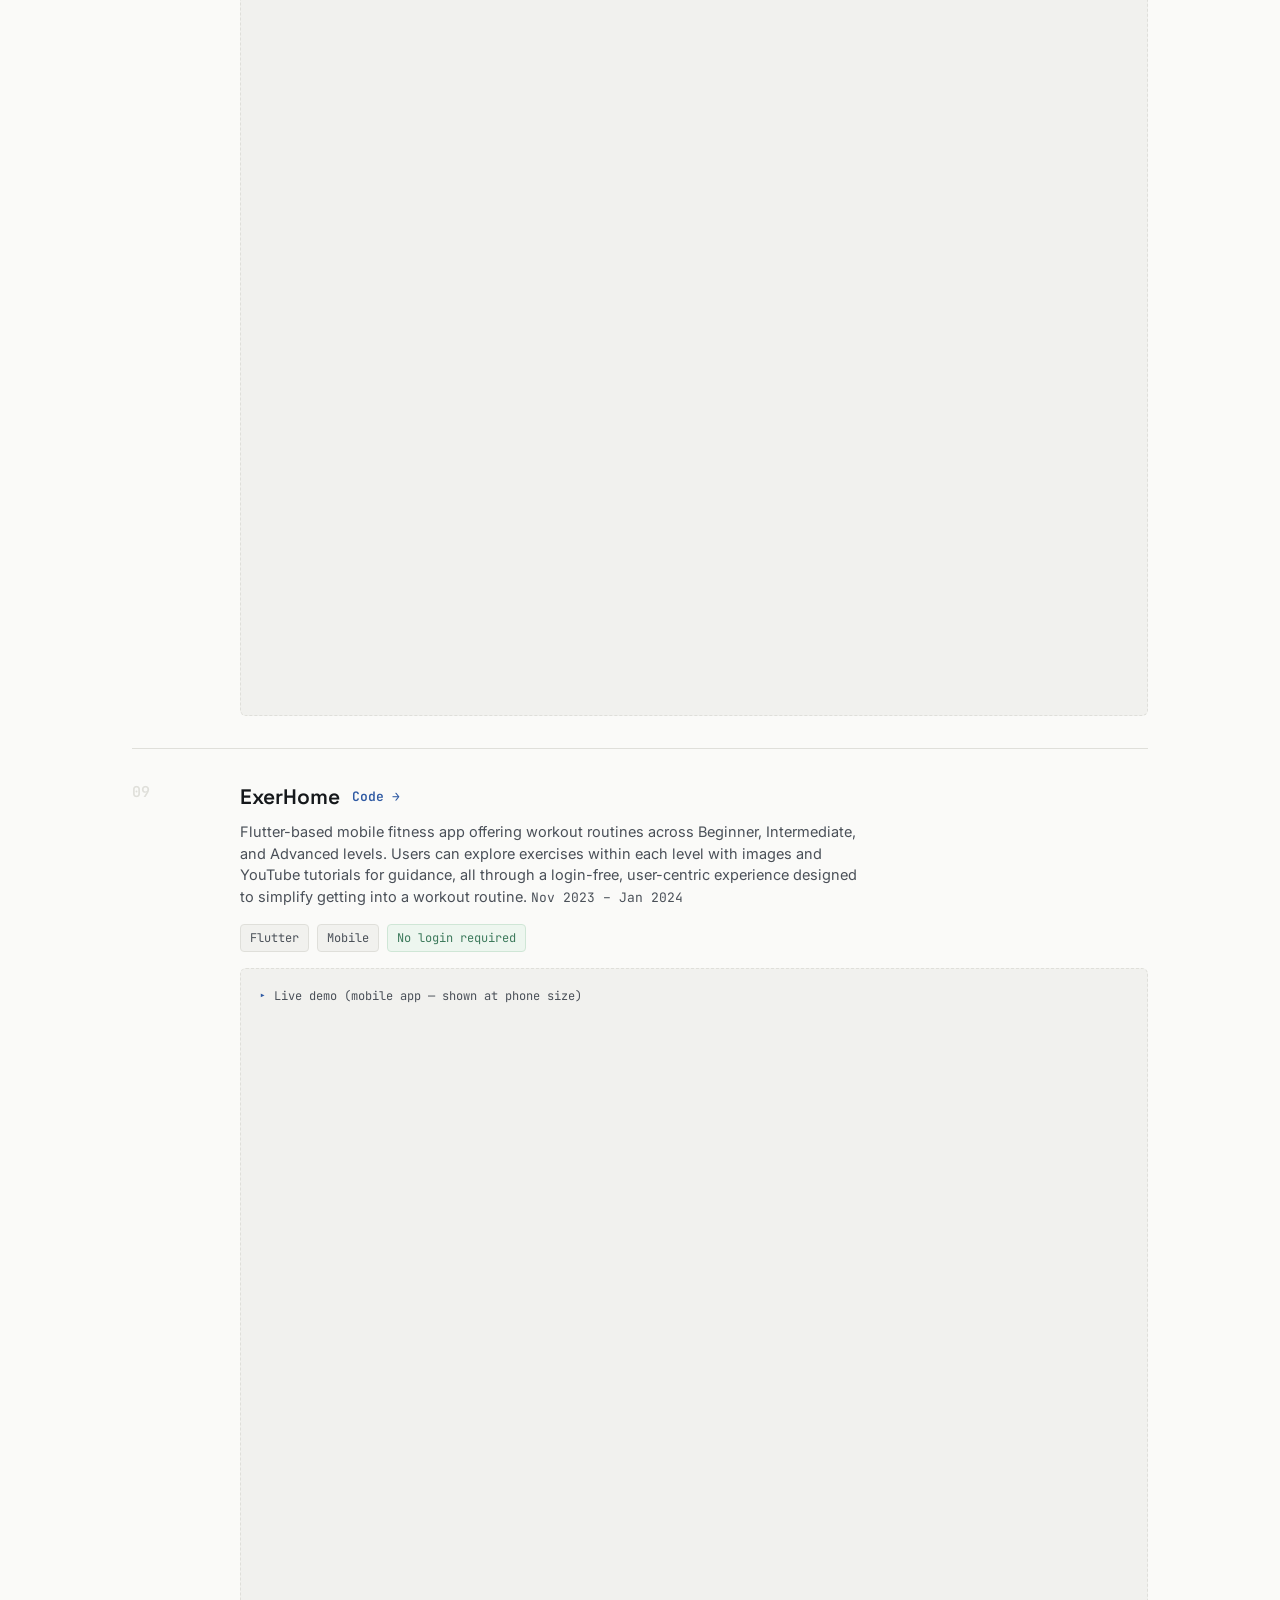
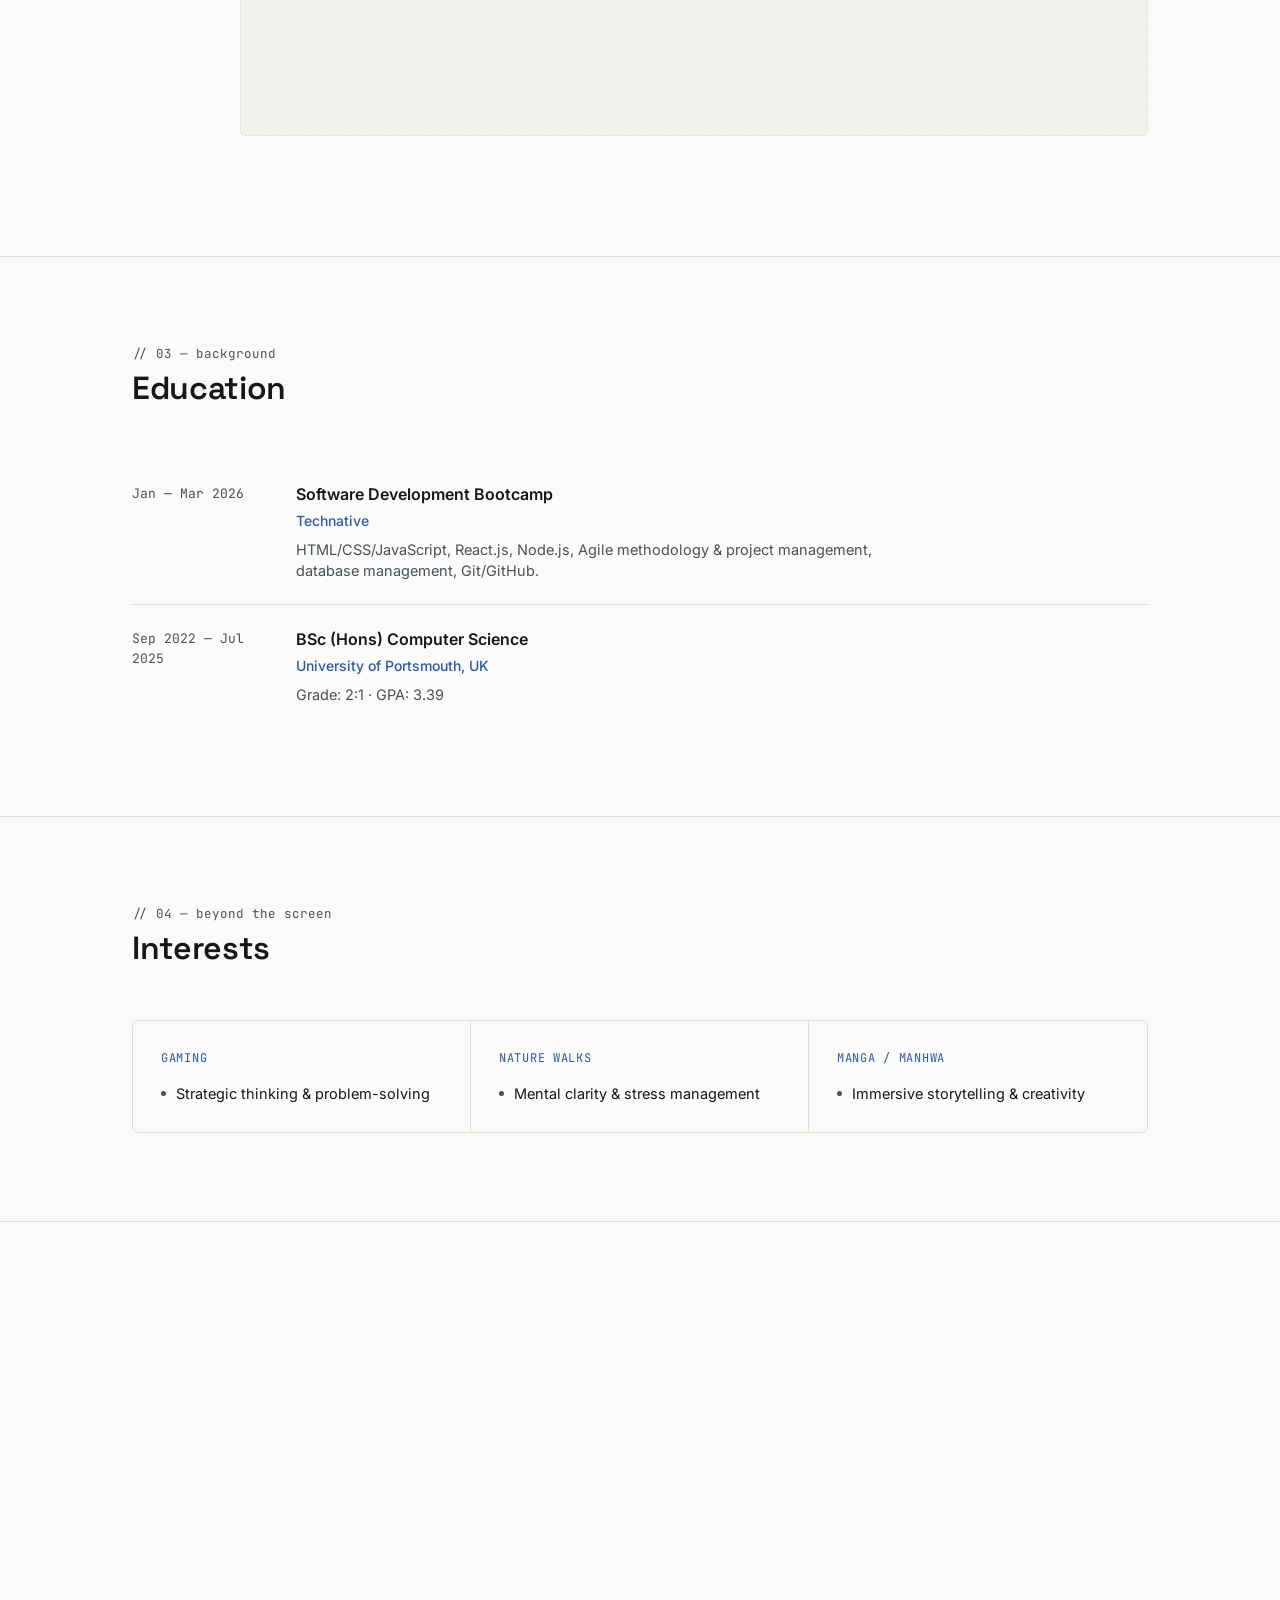
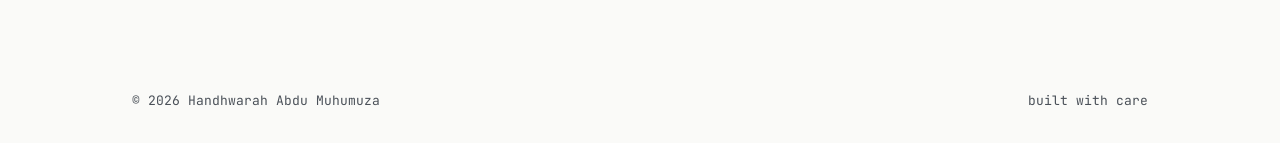
==== commit 5c8a1804: "updated focus section" ====
--- a/index.html
+++ b/index.html
@@ -69,7 +69,7 @@
             ><span class="p">,</span><br />
             &nbsp;&nbsp;<span class="k">"focus"</span><span class="p">:</span>
             <span class="arr">[</span><span class="s">"data engineering"</span
-            ><span class="p">,</span> <span class="s">"full-stack dev"</span
+            ><span class="p">,</span> <span class="s">"software developer"</span
             ><span class="p">,</span> <span class="s">"analytics"</span
             ><span class="arr">]</span><span class="p">,</span><br />
             &nbsp;&nbsp;<span class="k">"stack"</span><span class="p">:</span>
